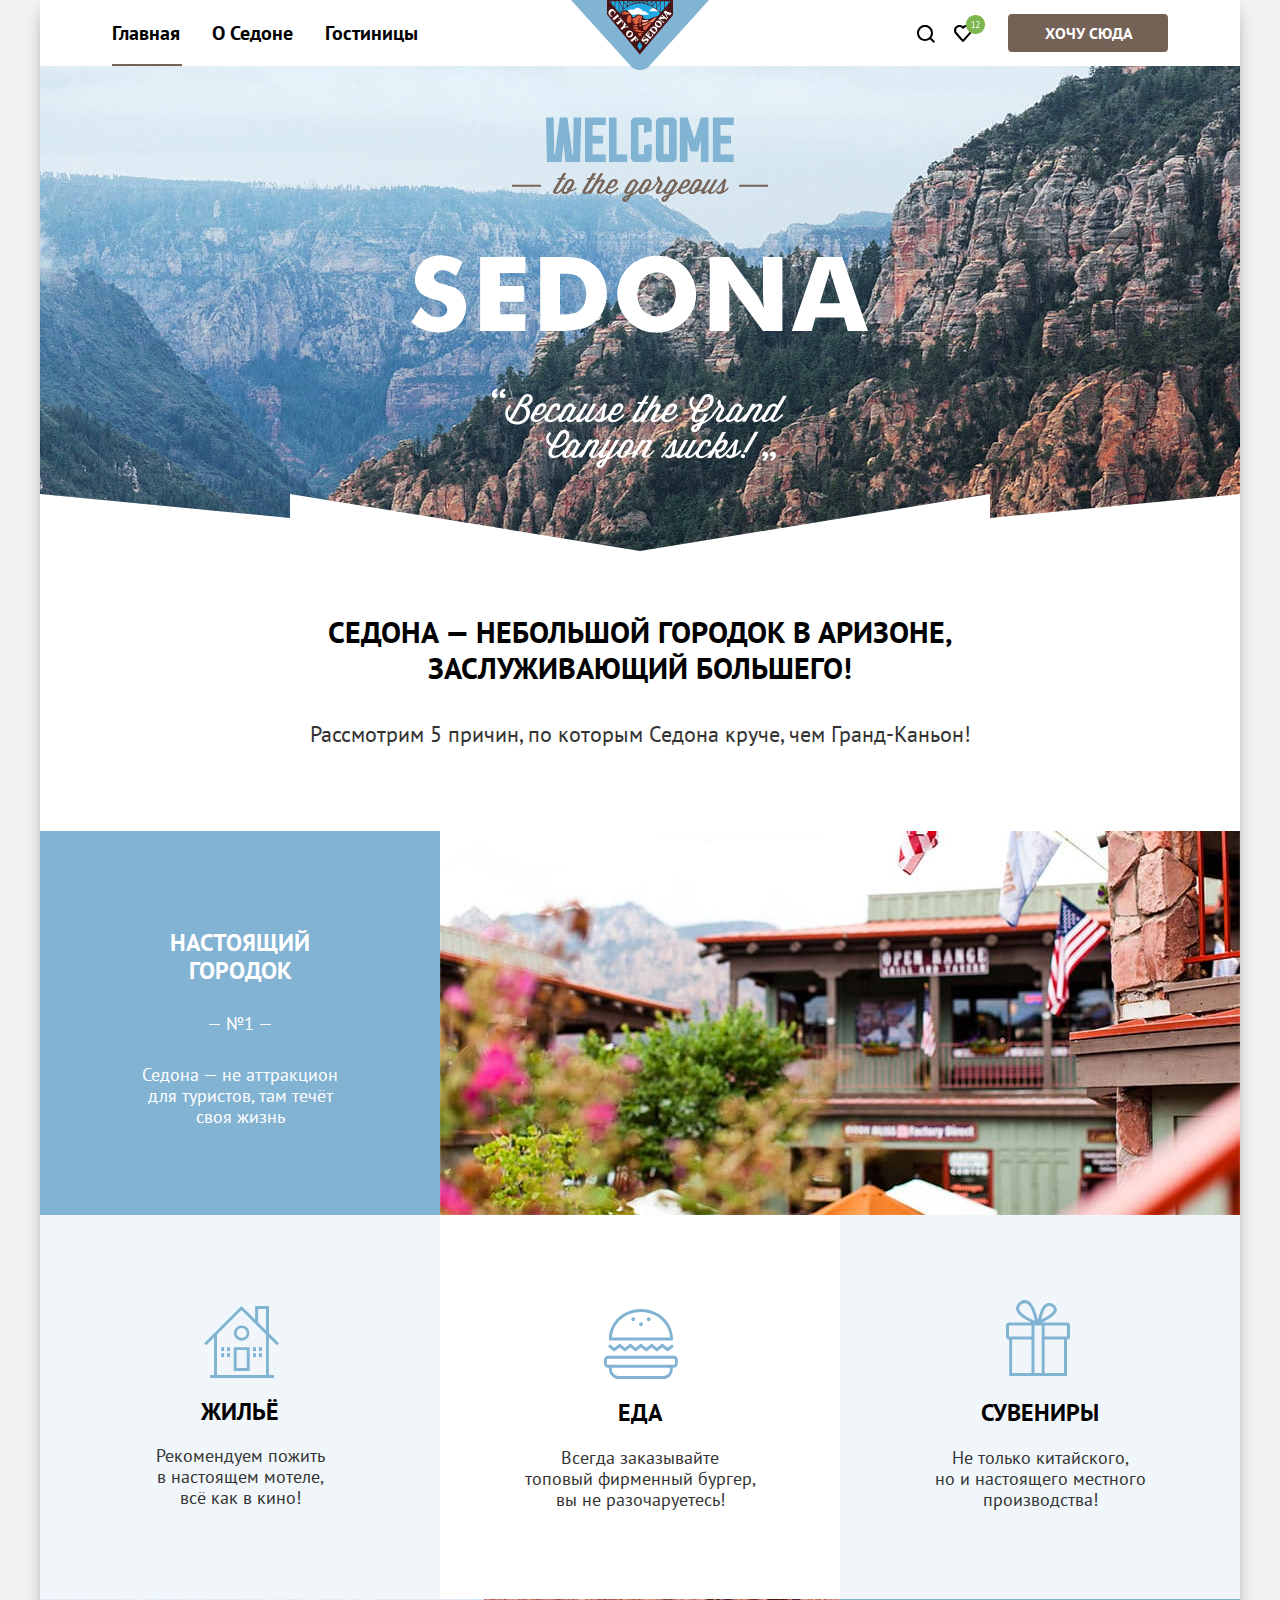
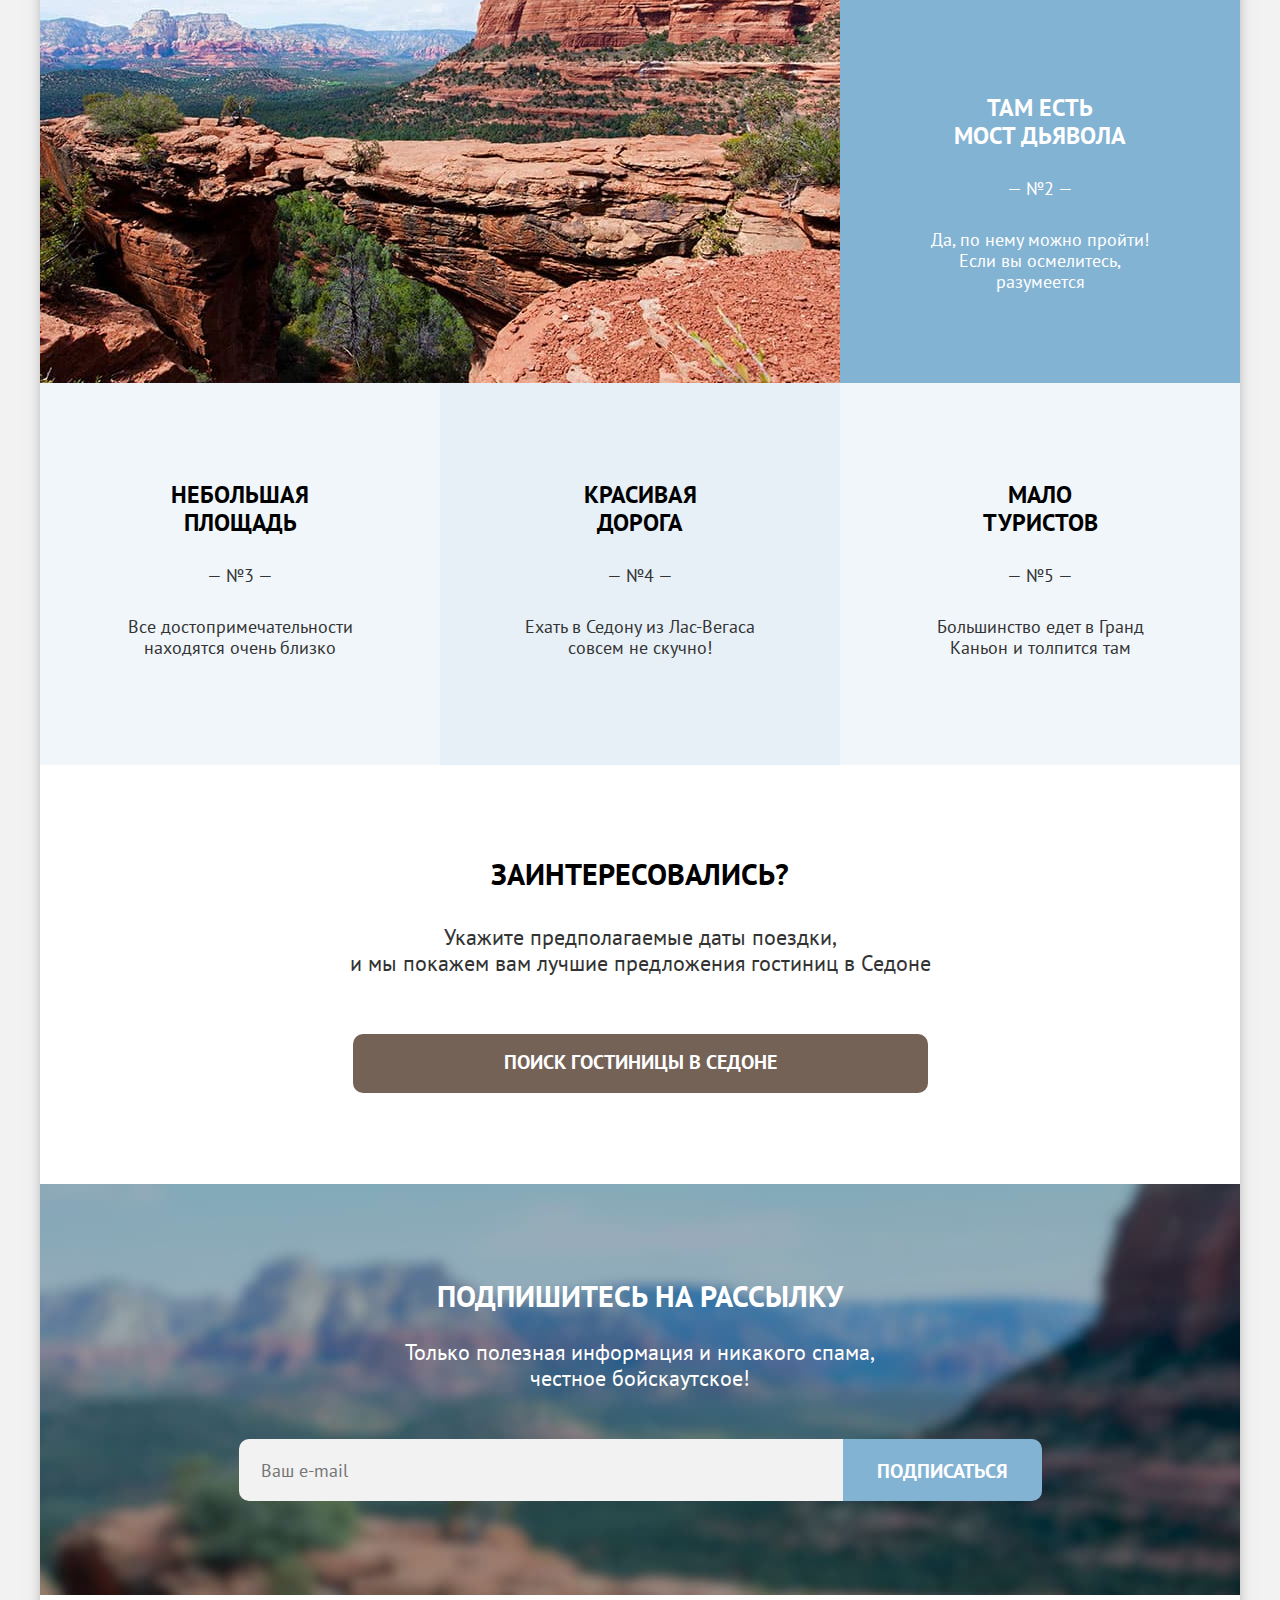
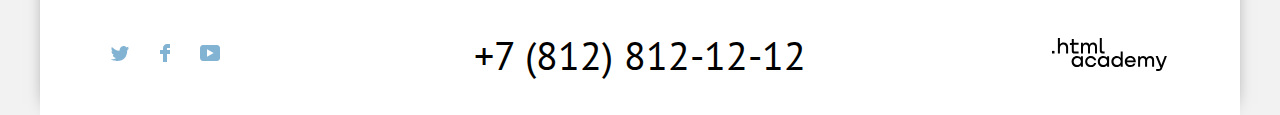
==== index.html @ 6a2e3b02 "проверила в валидаторе, исправила ошибки, добавила  тень сайту. Попытка отправить на проверку №1" ====
<!DOCTYPE html>
<html lang="ru">
  <head>
    <meta charset="utf-8">
    <title>HTML Academy: Седона</title>
    <link rel="stylesheet" href="styles/styles.css">
  </head>
  <body>
      <div class="page__container">
      <!-- Меню -->
      <header class="header">
        <div class="page-header">
        <nav class="navigation">
          <ul class="navigation__list">
            <li class="navigation__item">
              <a class="navigation__link navigation__link-active" href="index.html">Главная</a>
            </li>
            <li class="navigation__item">
              <a class="navigation__link" href="#">О Седоне</a>
            </li>
            <li class="navigation__item">
              <a class="navigation__link" href="hotels.html">Гостиницы</a>
            </li>
          </ul>
          <a class="logo__sedona" href="index.html">
          <img src="images/sedona.svg" class="logo" alt="Логотип Седона">
        </a>

        <!-- navigation__user -->
          <ul class="navigation-user" >
            <li class="navigation__item-user">
              <a class="navigation__link-user" href="#">
                <svg class="navigation__icon" aria-hidden="true" focusable="false" width="18" height="18" viewBox="0 0 18 18" fill="none" xmlns="http://www.w3.org/2000/svg">
                  <path d="M18 16.5L14.3 12.8C15.3 11.5 16 9.8 16 7.9C16 3.5 12.4 -0.1 8 -0.1C3.6 -0.1 0 3.6 0 8C0 12.4 3.6 16 8 16C9.8 16 11.5 15.4 12.9 14.3L16.6 18L18 16.5ZM8 14C4.7 14 2 11.3 2 8C2 4.7 4.7 2 8 2C11.3 2 14 4.7 14 8C14 11.3 11.3 14 8 14Z"/>
                  </svg>
                <span class="visually-hidden">Поиск</span>
              </a>
            </li>
            <li class="navigation__item-user">
              <a class="navigation__link-user" href="#">
                <svg class="navigation__icon-hert" aria-hidden="true" focusable="false" width="31" height="27" viewBox="0 0 31 27" fill="none" xmlns="http://www.w3.org/2000/svg">
                  <path d="M8.9 27C8.6 27 8.3 26.9 8.1 26.6C2.7 20.5 1.4 19.1 1.1 18.7C0.4 17.8 0 16.6 0 15.4C0 12.4 2.4 10 5.5 10C6.8 10 8 10.5 9 11.3C10 10.5 11.3 10 12.5 10C15.5 10 18 12.4 18 15.4C18 16.7 17.5 17.9 16.7 18.8L9.7 26.7C9.5 26.9 9.3 27 8.9 27ZM2.9 17.5C3.2 17.9 6.4 21.5 9 24.4L15.2 17.4C15.7 16.9 15.9 16.2 15.9 15.4C15.9 13.6 14.4 12.1 12.6 12.1C11.6 12.1 10.6 12.6 9.9 13.4C9.6 13.7 9.3 13.8 9 13.8C8.7 13.8 8.4 13.6 8.2 13.4C7.5 12.6 6.5 12.1 5.5 12.1C3.7 12.1 2.2 13.6 2.2 15.4C2.1 16.3 2.5 17 2.9 17.5C2.8 17.5 2.8 17.5 2.9 17.5Z"/>
                  <path d="M31 9.5C31 14.7467 26.7467 19 21.5 19C16.2533 19 12 14.7467 12 9.5C12 4.25329 16.2533 0 21.5 0C26.7467 0 31 4.25329 31 9.5Z" fill="#7DB54F"/>
                  <path d="M17.6308 12.26H19.0308V7.42L19.1308 6.83L18.7308 7.3L17.6308 8.09L17.2508 7.58L19.4508 5.88H19.8108V12.26H21.1808V13H17.6308V12.26ZM25.46 7.59C25.46 7.94333 25.3933 8.30667 25.26 8.68C25.1333 9.04667 24.9633 9.41667 24.75 9.79C24.5433 10.1633 24.31 10.53 24.05 10.89C23.79 11.2433 23.53 11.58 23.27 11.9L22.78 12.33V12.37L23.42 12.26H25.6V13H21.62V12.71C21.7667 12.5567 21.9433 12.3667 22.15 12.14C22.3567 11.9133 22.57 11.6633 22.79 11.39C23.0167 11.11 23.2367 10.8167 23.45 10.51C23.67 10.1967 23.8667 9.88 24.04 9.56C24.22 9.24 24.3633 8.92333 24.47 8.61C24.5767 8.29667 24.63 8 24.63 7.72C24.63 7.39333 24.5367 7.12333 24.35 6.91C24.1633 6.69 23.88 6.58 23.5 6.58C23.2467 6.58 23 6.63333 22.76 6.74C22.52 6.84 22.3133 6.95667 22.14 7.09L21.81 6.52C22.0433 6.32 22.32 6.16333 22.64 6.05C22.96 5.93667 23.3033 5.88 23.67 5.88C23.9567 5.88 24.21 5.92333 24.43 6.01C24.65 6.09 24.8367 6.20667 24.99 6.36C25.1433 6.51333 25.26 6.69667 25.34 6.91C25.42 7.11667 25.46 7.34333 25.46 7.59Z" fill="white"/>
                </svg>

                <span class="visually-hidden">Избранное</span>
              </a>
              <!-- ПОПОВЕР -->
              <div class="popover popover__favorite">
                <div class="popover__content">
                  <h2 class="popover__title visually-hidden">Избранное</h2>
                  <ul class="popover__favorite-list">
                    <li class="popover__favorite-item">
                      <a class="popover__favorite-link">
                        <img class="popover__favorite-img" src="images/content/hotel-2-small.jpg" alt="">
                        <p class="popover__favorite-title">Desert Quail Inn</p>
                        <p class="popover__favorite-decription">Мотель</p>
                      </a>
                      <button class="button__del" type="button"></button>
                    </li>
                    <li class="popover__favorite-item">
                      <a class="popover__favorite-link">
                      <img class="popover__favorite-img" src="images/content/hotel-3-small.jpg" alt="">
                      <p class="popover__favorite-title">Villas at Poco Diablo</p>
                      <p class="popover__favorite-decription">Апартаменты</p>
                      </a>
                      <button class="button__del" type="button"></button>
                    </li>
                  </ul>
                  <a class="popover__favorite-button button" href="#">все избранные</a>
                </div>

              </div>
            </li>
            <li class="navigation__item-button">
              <a class="navigation__link-button button" href="#">Хочу сюда</a>
            </li>
          </ul>
        </nav>
      </div>
      </header>
    <!-- первый экран -->
    <main class="main__index">
      <div class="main__container">
        <div class="welcome">
          <img src="images/welcome.svg" alt="Добро пожаловать в Седону" class="welcome__img">
        </div>
        <div class="welcome__text">
          <h1 class="welcome__title">Седона — небольшой городок в Аризоне, <br>заслуживающий большего!</h1>
          <p class="welcome__description">Рассмотрим 5 причин, по которым Седона круче, чем Гранд-Каньон!</p>
        </div>
  <!-- преимущества -->
        <section class="advantage">
          <h2 class="visually-hidden" hidden>Преимущества</h2>
          <ol class="advantage__list">
            <li class="advantage__item">
              <div class="advantage__container-city">
              <div class="advantage__item-city">
              <h3 class="advantage__item-title">Настоящий<br> городок</h3>
                <p class="advantage__item-number">— №1 —</p>
                <p class="advantage__description">Седона — не аттракцион<br> для туристов, там течёт<br> своя жизнь
                </p>
              </div>
              <div class="advantage__img-city"></div>
              </div>

              <ul class="extra__list">
                  <li class="extra__home">
                    <h4 class="extra__item-home">Жильё</h4>
                    <p class="extra__item-description">Рекомендуем пожить<br> в настоящем мотеле,<br> всё как в кино!</p>
                  </li>
                  <li class="extra__eat">
                    <h4 class="extra__item-eat">Еда</h4>
                    <p class="extra__item-description">Всегда заказывайте<br> топовый фирменный бургер,<br> вы не разочаруетесь!</p>
                  </li>
                  <li class="extra__souvenirs">
                    <h4 class="extra__item-souvenirs">Сувениры</h4>
                    <p class="extra__item-description">Не только китайского,<br> но и настоящего местного<br> производства!</p>
                  </li>

                </ul>

            </li>

            <li class="advantage-list">
              <div class="advantage__container-bridge">
              <div class="advantage__item-bridge">
              <h3 class="advantage__item-title">Там есть<br> мост дьявола</h3>
                <p class="advantage__item-number">— №2 —</p>
                <p class="advantage__description">Да, по нему можно пройти!<br> Если вы осмелитесь,<br> разумеется</p>
              </div>
              <div class="advantage__img-bridge"></div>
            </div>
            </li>


            <li class="advantage__item advantage__lions">
              <h3 class="advantage__item-title">Небольшая<br> площадь</h3>
                <p class="advantage__item-number">— №3 —</p>
                <p class="advantage__item-description">Все достопримечательности<br> находятся очень близко</p>
            </li>
            <li class="advantage__item advantage__road">
              <h3 class="advantage__item-title">Красивая<br> дорога</h3>
                <p class="advantage__item-number">— №4 —</p>
                <p class="advantage__item-description">Ехать в Седону из Лас-Вегаса<br> совсем не скучно!</p>
            </li>
            <li class="advantage__item advantage__tourists">
              <h3 class="advantage__item-title">Мало<br> туристов</h3>
                <p class="advantage__item-number">— №5 —</p>
                <p class="advantage__item-description">Большинство едет в Гранд<br> Каньон и толпится там</p>
            </li>

          </ol>
        </section>
        <!-- Поиск гостинницы -->
        <section class="search-hotels">
          <h2 class="visually-hidden" hidden>Поиск гостинницы</h2>
            <p class="search-hotels__title">Заинтересовались?</p>
            <p class="search-hotels__description">Укажите предполагаемые даты поездки,<br> и мы покажем вам лучшие предложения гостиниц в Седоне</p>
            <a href="#" class="search-hotels__link button">поиск гостиницы в седоне</a>
        </section>

        <!-- Рассылка -->
        <section class="mailing">
          <form class="mailing__form">
            <h3 class="mailing__title">Подпишитесь на рассылку</h3>
            <p class="mailing__description">Только полезная информация и никакого спама,<br> честное бойскаутское!</p>
            <div class="mailing__input-container">
              <input type="text" name="e-mail" placeholder="Ваш e-mail" class="mailing__input">
              <button type="submit" class="mailing__button button__blue">подписаться</button>
            </div>
          </form>
        </section>
      </div>
      </main>


      <!-- footer -->
      <footer class="footer">
        <div class="footer__container">
        <section class="socials">
          <h3 class="visually-hidden" hidden>Социальные сети</h3>

          <ul class="social__list">
            <li class="button__social">
            <a class="social__link" href="https://twitter.com/htmlacademy_ru">
              <svg class="social__icon" aria-hidden="true" focusable="false" width="18" height="15" viewBox="0 0 18 15" fill="none" xmlns="http://www.w3.org/2000/svg">
                <path d="M11.6 0.200056C13.4 -0.299944 14.8 0.500056 15.4 1.40006C16.1 1.20006 16.8 0.900056 17.5 0.700056C17.5 1.60006 16.9 2.20006 16.6 2.50006C17.3 2.60006 18 1.90006 18 1.90006C17.8 2.90006 16.9 3.70006 16.3 3.90006C16.1 10.7001 13 15.1001 5.7 15.0001C5.1 15.0001 5.8 15.0001 5.2 15.0001C4.8 15.0001 0.8 14.5001 0 13.1001C2.4 13.3001 4.1 12.7001 5 11.9001C4 11.6001 2.1 11.5001 1.8 9.00006C2.2 9.10006 2.4 9.20006 3.1 9.10006C1.8 8.30006 0.4 7.50006 0.5 5.30006C0.8 5.60006 1.6 5.80006 1.9 5.80006C1.1 5.60006 -0.2 2.50006 0.9 0.900056C2.8 2.80006 4.9 4.50006 8.5 4.70006C8.7 2.30006 9.7 0.800056 11.6 0.200056Z"/>
                </svg>
              <span class="visually-hidden">Твиттер</span>
            </a>
            </li>
            <li class="button__social">
            <a class="social__link" href="https://www.facebook.com/htmlacademy">
              <span class="visually-hidden">Фейсбук</span>
              <svg class="social__icon" aria-hidden="true" focusable="false" width="10" height="18" viewBox="0 0 10 18" fill="none" xmlns="http://www.w3.org/2000/svg">
                <path d="M7 0C4.8 0 3 1.8 3 4V6H0V10H3V18H7V10H10V6H7V4H10V0H7Z"/>
                </svg>
            </a>
            </li>
            <li class="button__social">
            <a class="social__link" href="https://www.youtube.com/c/HTMLAcademyRUS">
              <span class="visually-hidden">Ютуб</span>
              <svg class="social__icon" aria-hidden="true" focusable="false" width="20" height="16" viewBox="0 0 20 16" fill="none" xmlns="http://www.w3.org/2000/svg">
                <path d="M17 0H2.9C1.2 0 0 1.5 0 3.2V12.7C0 14.5 1.2 16 2.9 16H17.2C18.7 16 20.1 14.5 20.1 12.8V3.2C19.9 1.5 18.7 0 17 0ZM7 11.8V4.2L13.7 8L7 11.8Z"/>
              </svg>
            </a>
            </li>
          </ul>
        </section>

        <section class="telephone">
        <h3 class="visually-hidden" hidden>Телефон</h3>
        <a href="tel:+78128121212" class="telephone">+7 (812) 812-12-12</a>
      </section>

      <section class="academy">
        <h3 class="visually-hidden" hidden>Контакты академии</h3>
        <a href="https://htmlacademy.ru/" class="academy__link">
          <svg class="academy__icon" aria-hidden="true" focusable="false" width="115" height="34" viewBox="0 0 115 34" fill="none" xmlns="http://www.w3.org/2000/svg">
            <path d="M0 12.9V15.5H2.5V12.9H0Z"/>
            <path d="M11.6 4.5C10 4.5 8.80002 5.2 8.00002 6.2H7.90002V0H5.90002V15.5H7.90002V10.2C7.90002 8.1 9.20002 6.6 11.2 6.6C13 6.6 14.1 8 14.1 9.8V15.5H16.1V9.4C16.2 6.4 14.3 4.5 11.6 4.5Z"/>
            <path d="M26.6 4.79998H21.8V1.09998H19.8V4.89998H17.9V6.89998H19.8V12.9C19.8 14.6 20.8 15.6 22.5 15.6H26.6V13.6H22.9C22.2 13.6 21.8 13.2 21.8 12.5V6.79998H26.6V4.79998Z"/>
            <path d="M41.1 4.59998C39.5 4.59998 38.2 5.39998 37.6 6.69998H37.5C36.9 5.49998 35.7 4.59998 34.1 4.59998C32.7 4.59998 31.6 5.39998 31 6.39998H30.9V4.79998H29V15.4H31V9.99998C31 7.99998 32 6.49998 33.6 6.49998C35.1 6.49998 36 7.49998 36 9.09998V15.4H38V9.79998C38 7.39998 39.4 6.49998 40.6 6.49998C42.1 6.49998 43 7.49998 43 9.09998V15.4H45V8.89998C45.1 6.39998 43.6 4.59998 41.1 4.59998Z"/>
            <path d="M47.8 12.7C47.8 14.4 48.8 15.4 50.6 15.4H52.6V13.4H50.9001C50.2001 13.4 49.8 13 49.8 12.3V0H47.8V12.7Z"/>
            <path d="M28.9 19.7C28 18.6 26.7 17.9 25 17.9C21.9 17.9 19.6 20.2 19.6 23.5C19.6 26.8 21.9 29.1 25 29.1C26.8 29.1 28 28.3 28.8 27.2H28.9V28.8H30.9V18.2H28.9V19.7ZM25.3 27.1C23.1 27.1 21.7 25.5 21.7 23.5C21.7 21.5 23.1 19.9 25.3 19.9C27.5 19.9 28.9 21.5 28.9 23.5C28.9 25.4 27.5 27.1 25.3 27.1Z"/>
            <path d="M44.2 22C43.7 19.6 41.5999 17.9 38.7999 17.9C35.3999 17.9 33.2 20.4 33.2 23.5C33.2 26.6 35.3999 29.1 38.7999 29.1C41.5999 29.1 43.7 27.3 44.2 24.9H42.0999C41.6999 26.2 40.3999 27.2 38.7999 27.2C36.5999 27.2 35.2 25.6 35.2 23.6C35.2 21.6 36.5999 20 38.7999 20C40.3999 20 41.5999 21 42.0999 22.2H44.2V22Z"/>
            <path d="M55.1 19.7C54.2 18.6 52.9001 17.9 51.2001 17.9C48.1001 17.9 45.8 20.2 45.8 23.5C45.8 26.8 48.1001 29.1 51.2001 29.1C53.0001 29.1 54.2 28.3 55 27.2H55.1V28.8H57.1V18.2H55.1V19.7ZM51.5 27.1C49.3 27.1 47.9001 25.5 47.9001 23.5C47.9001 21.5 49.3 19.9 51.5 19.9C53.7 19.9 55.1 21.5 55.1 23.5C55.1 25.4 53.6 27.1 51.5 27.1Z"/>
            <path d="M68.7 19.8C67.8 18.7 66.5 17.9 64.8 17.9C61.7 17.9 59.4 20.2 59.4 23.5C59.4 26.8 61.6 29.1 64.8 29.1C66.5 29.1 67.8 28.3 68.6 27.3H68.7V28.8H70.7V13.4H68.7V19.8ZM65.1 27.1C62.9 27.1 61.5 25.5 61.5 23.5C61.5 21.5 62.9 19.9 65.1 19.9C67.3 19.9 68.7 21.5 68.7 23.5C68.6 25.5 67.2 27.1 65.1 27.1Z"/>
            <path d="M78.3 17.9C75 17.9 72.8 20.4 72.8 23.5C72.8 26.5 74.9 29.1 78.3 29.1C80.8 29.1 82.8 27.8 83.5 25.5H81.4C80.9 26.5 79.8 27.1 78.4 27.1C76.5 27.1 75.1 25.8 75 24.2H83.8C84 20.6 81.8 17.9 78.3 17.9ZM78.3 19.8C80 19.8 81.3 20.8 81.6 22.4H75.1C75.4 20.9 76.6 19.8 78.3 19.8Z"/>
            <path d="M98.2 17.9C96.6 17.9 95.3 18.7 94.6 19.9H94.5C93.9 18.7 92.7 17.9 91.1 17.9C89.7 17.9 88.6 18.6 88 19.7V18.2H86.1V28.8H88.1V23.4C88.1 21.4 89.1 20 90.7 19.9C92.2 19.9 93.1 20.9 93.1 22.5V28.8H95.1V23.2C95.1 20.8 96.5 19.9 97.7 19.9C99.2 19.9 100.1 20.9 100.1 22.5V28.8H102.1V22.3C102.2 19.7 100.7 17.9 98.2 17.9Z"/>
            <path d="M109.4 27L105.8 18.1H103.6L108.4 29.7C108.1 30.6 107.7 30.9 106.7 30.9H104.2V32.9H106.7C108.5 32.9 109.5 32.1 110.2 30.3L114.9 18.1H112.8L109.4 27Z"/>
            </svg>

        </a>
      </section>
      </div>
      </footer>
    </div>
    <div class="modal__container">
      <div class="modal modal__search">
        <button class="modal__close-button" type="button">
          <span class="visually-hidden">Закрыть</span>
        </button>
        <section class="modal__content">
          <h2 class="modal__title">Поиск гостиницы в Седоне</h2>
          <form class="modal__search-form" action="https://echo.htmlacademy.ru/" method="post">
            <label for="date-arrival"  class="modal__search-arrival">Дата заезда:</label>
            <input type="text" id="date-arrival" name="date-arrival" class="modal__date-arrival" placeholder="27 апреля 2020">
            <p class="modal__description-error">Мы не можем отправить вас в прошлое.</p>
            <label for="date-departure"  class="modal__search-departure">Дата выезда:</label>
            <input type="text" id="date-departure" name="date-departure" class="modal__date-departure" placeholder="1 сентября 2021">
            <p class="modal__description">На эти даты есть свободные номера. Пока есть.</p>
              <span class="adults">Взрослые:</span>
              <div class="modal__search-adults">
                <button class="modal__button-minus" type="button">
                  <svg class="minus__icon" aria-hidden="true" focusable="false" width="13" height="1" viewBox="0 0 13 1" fill="none" xmlns="http://www.w3.org/2000/svg">
                    <path d="M0 0L0 1L13 1V0L0 0Z"/>
                  </svg>
                </button>
                <span class="adults__number">2</span>
                <button class="modal__button-plus" type="button">
                  <svg class="plus__icon" aria-hidden="true" focusable="false" width="13" height="13" viewBox="0 0 13 13" fill="none" xmlns="http://www.w3.org/2000/svg">
                    <path d="M13 6H7V0H6V6H0V7H6V13H7V7H13V6Z" fill="black"/>
                  </svg>
                </button>
              </div>
            <span class="child">Дети:</span>
            <div class="child__description-info">
              <button class="button__child-info" type="button">i</button>
              <div class="child__description-conteiner">
                <p class="child__description">Укажите количество детей,<br> которые будут с вами, возраст которых от 6 до 18 лет. Дети <br>до 6 лет размещаются<br> бесплатно.</p>
              </div>
            </div>
            <div class="modal__search-child">
              <button class="modal__button-minus" type="button">
                <svg class="minus__icon" aria-hidden="true" focusable="false" width="13" height="1" viewBox="0 0 13 1" fill="none" xmlns="http://www.w3.org/2000/svg">
                  <path d="M0 0L0 1L13 1V0L0 0Z"/>
                </svg>
              </button>
              <span class="child__number">1</span>
              <button class="modal__button-plus" type="button">
                <svg class="plus__icon" aria-hidden="true" focusable="false" width="13" height="13" viewBox="0 0 13 13" fill="none" xmlns="http://www.w3.org/2000/svg">
                  <path d="M13 6H7V0H6V6H0V7H6V13H7V7H13V6Z"/>
                </svg>
              </button>
            </div>
            <input type="submit" value="Найти" class="modal__button button__blue">
          </form>
        </section>
      </div>
    </div>
  </body>

</html>
---- styles/styles.css ----
/* шрифты */
@font-face {
  font-family: "PT Sans";
  font-style: normal;
  font-weight: normal;
  font-display: swap;
  src: url(../fonts/ptsans-400.woff2) format("woff2");
}

@font-face {
  font-family: "PT Sans";
  font-style: normal;
  font-weight: 700;
  font-display: swap;
  src: url(../fonts/ptsans-700.woff2) format("woff2");
}

html {
  height: 100%;
}

/* body */
body {
  font-family: "PT Sans", sans-serif;
  font-size: 22px;
  line-height: 26px;
  color: black;
  display: flex;
  flex-direction: column;
  min-height: 100%;
  margin: 0;
  background-color: #F2F2F2;
  padding: 0;
}

.page__container {
  background-color: #FFFFFF;
  width: 1200px;
  margin: 0 auto;
  box-shadow: 0 0 20px -12px #000000;
}

/* header */
.page-header {
  margin: 0;
  padding: 0;
}

/* меню-навигация */
.navigation {
  display: flex;
  justify-content: space-between;
  padding: 0 72px 0 60px;
}

.navigation__list {
  flex-wrap: wrap;
  list-style-type: none;
  display: flex;
  margin: 0;
  padding: 19px 0 0 0;
}

.navigation-user {
  list-style-type: none;
  display: flex;
  margin: 0;
  padding: 0;
  min-width: 300px;
  justify-content: flex-end;
}

.logo, .logo__sedona {
  margin: 0 23px 0 10px;
  padding: 0;
  outline: none;
}

.navigation__link-user {
  font-family: "PT Sans", sans-serif;
  font-size: 20px;
  line-height: 26px;
  font-weight: 700;
  text-decoration: none;
  position: relative;
  color: black;
  width: 38px;
  height: 38px;
  display: block;
}

.navigation__link {
  font-family: "PT Sans", sans-serif;
  font-size: 20px;
  line-height: 26px;
  font-weight: 700;
  text-decoration: none;
  color: black;
  margin: 0 8px 0 0;
  padding: 6px 12px 6px 12px;
  position: relative;
}

.navigation__link-button {
  font-family: "PT Sans", sans-serif;
  font-size: 16px;
  line-height: 21px;
  font-weight: 700;
  color: #FFFFFF;
  text-align: center;
  text-transform: uppercase;
  text-decoration: none;
  background-color: #756257;
  margin: 0;
  width: 160px;
  height: 37px;
  padding: 9px 35px 9px 37px;
  border-radius: 4px;
}

.navigation__item-button {
  margin: 18px 0 0 0;
}

.navigation__icon {
  position: absolute;
  top: 10px;
  right: 15px;
  fill: #000000;
}

.navigation__icon-hert {
  position: absolute;
  top: 0px;
  right: 3px;
  fill: #000000;
}

.navigation__icon-hert:hover {
  fill: #756257;
}

.navigation__icon-hert:active {
  fill: #756257;
  opacity: 0.3;
}

/* состояния ссылок навигации */
.navigation__link:hover {
  color: #756257;
}

.navigation__link:focus {
  box-shadow: inset 0 0 0 3px #83B3D3;
  outline: none;
  box-sizing: border-box;
  border-radius: 10px;
  color: #756257;
}

.navigation__link:active {
  color: #756257;
  opacity: 0.3;
}

.navigation__link-user:hover .navigation__icon {
  fill: #756257;
}

.navigation__link-user:hover {
  fill: #756257;
}

.navigation__link-user:active {
  color: #756257;
  opacity: 0.3;
}

.navigation__link-user:focus   {
  fill: #756257;
  box-shadow: inset 0 0 0 3px #83B3D3;
  outline: none;
  box-sizing: border-box;
  border-radius: 10px;
}

/* коричневые кнопки */
.button:hover {
  background-color: #615048;
}

.button:focus {
  box-shadow: inset 0 0 0 3px #83B3D3;
  outline: none;
  box-sizing: border-box;
  border-radius: 10px;
  background-color: #615048;
}

.button:active {
  background-color: #615048;
  color: rgba(255, 255, 255, 0.3);
}

.navigation__link-active::before {
  position: absolute;
  right: 10px;
  top: 50px;
  height: 2px;
  width: 70px;
  background-color: #756257;
  content: "";
}

.navigation__link-hotels::before {
  position: absolute;
  right: 20px;
  top: 50px;
  left: 10px;
  height: 2px;
  width: 93px;
  background-color: #756257;
  content: "";
}

/* main */
.main__container {
  width: 1200px;
  margin: 0 auto;
  background-color: #FFFFFF;
  padding: 0;
}

.main__hotels {
  width: 1200px;
  margin: 0 auto;
  padding: 0;
}

/* первый экран */
.welcome {
  background: url(../images/divider.svg) left bottom no-repeat, url(../images/index-background.jpg)  no-repeat;
  height: 485px;
  margin-top: -9px;
  padding: 0px;
}

.welcome__img {
  display: block;
  margin: 0 auto;
  padding-top: 51px;
}

.welcome__text {
  padding-top: 63px;
  padding-bottom: 79px;
}

.welcome__title {
  font-family: "PT Sans", sans-serif;
  font-size: 30px;
  line-height: 36px;
  font-weight: 700;
  text-align: center;
  text-transform: uppercase;
  padding: 0;
  margin: 0 0 30px 0;
}

.welcome__description {
  font-family: "PT Sans", sans-serif;
  font-size: 22px;
  line-height: 36px;
  font-weight: normal;
  text-align: center;
  color: #333333;
  padding: 0;
  margin: 0;
}

/* преимущества (основной список) */
.advantage__list {
  margin: 0;
  padding: 0;
  list-style-type: none;
  display: flex;
  flex-wrap: wrap;
}

.advantage__item-title {
  font-family: "PT Sans", sans-serif;
  font-size: 24px;
  line-height: 28px;
  font-weight: 700;
  text-transform: uppercase;
  text-align: center;
  margin: 0 0 28px 0;
  padding: 0;
}

.advantage__item-description {
  font-family: "PT Sans", sans-serif;
  font-size: 18px;
  line-height: 21px;
  font-weight: 400;
  color: #333333;
  text-align: center;
  margin: 0;
  padding: 0;
}

.advantage__description {
  font-family: "PT Sans", sans-serif;
  font-size: 18px;
  line-height: 21px;
  font-weight: 400;
  color: #FFFFFF;
  margin: 0;
  padding: 0;
}

.advantage__item-number {
  font-family: "PT Sans", sans-serif;
  font-size: 18px;
  line-height: 21px;
  font-weight: 400;
  color: #333333;
  text-align: center;
  margin: 0 0 30px 0;
  padding: 0;
}

.advantage__item-city .advantage__item-number {
  color: #FFFFFF;
}

.advantage__item-bridge .advantage__item-number {
  color: #FFFFFF;
}

.advantage__item-city {
  background-color: #83B3D3;
  color: #FFFFFF;
  text-align: center;
  display: flex;
  flex-direction: column;
  padding: 98px 90px 77px 90px;
  min-width: 220px;
}

.advantage__img-city {
  background-image: url(../images/photo-1.jpg);
  background-repeat: no-repeat;
  width: 800px;
  height: 384px;
}

.advantage__container-city {
  display: flex;
  flex-direction: row;
  width: 1200px;
  justify-content: space-between;
}

.advantage__lions {
  display: flex;
  justify-content: center;
  flex-direction: column;
  background-color: #83B3D31F;
  padding: 98px 75px 107px 75px;
  min-width: 250px;
}

.advantage__road {
  display: flex;
  justify-content: center;
  flex-direction: column;
  background-color: #83B3D333;
  padding: 98px 75px 107px 75px;
  min-width: 250px;
}

.advantage__tourists {
  display: flex;
  justify-content: center;
  flex-direction: column;
  background-color: #83B3D31F;
  padding: 98px 75px 107px 75px;
  min-width: 250px;
}

.advantage__container-bridge {
  display: flex;
  flex-direction: row-reverse;
  width: 1200px;
  justify-content: space-between;
}

.advantage__img-bridge {
  background-image: url(../images/photo-2.jpg);
  background-repeat: no-repeat;
  width: 800px;
  height: 384px;
}

.advantage__item-bridge {
  background-color: #83B3D3;
  color: #FFFFFF;
  margin: 0;
  text-align: center;
  min-width: 220px;
  display: flex;
  flex-direction: column;
  justify-content: center;
  padding: 80px 90px 77px 90px;
}

/* преимущества (вложенный список) */
.extra__list {
  margin: 0;
  padding: 0;
  text-align: center;
  list-style-type: none;
  display: flex;
  flex-direction: row;
  justify-content: space-between;
}

.extra__eat {
  min-width: 250px;
  display: flex;
  flex-direction: column;
  margin: 0;
  padding: 184px 75px 89px 75px;
}

.extra__item-eat::before {
  content: "";
  position: absolute;
  top: -90px;
  left: 98px;
  width: 75px;
  height: 72px;
  margin-left: -9px;
  background-image: url(../images/eat.svg);
  background-repeat: no-repeat;
}

.extra__souvenirs {
  min-width: 250px;
  background-color: #83B3D31F;
  display: flex;
  flex-direction: column;
  margin: 0;
  padding: 184px 75px 89px 75px;
}

.extra__home {
  background-color: #83B3D31F;
  display: flex;
  flex-direction: column;
  margin: 0;
  padding: 184px 75px 89px 75px;
  min-width: 250px;
}

.extra__item-home::before {
  content: "";
  position: absolute;
  top: -93px;
  left: 98px;
  width: 75px;
  height: 72px;
  margin-left: -9px;
  background-image: url(../images/house.svg);
  background-repeat: no-repeat;
}

.extra__item-home {
  font-family: "PT Sans", sans-serif;
  font-size: 24px;
  font-weight: 700;
  text-transform: uppercase;
  margin: 0 0 20px 0;
  padding: 0;
  position: relative;
}

.extra__item-eat {
  font-family: "PT Sans", sans-serif;
  font-size: 24px;
  line-height: 28px;
  font-weight: 700;
  text-transform: uppercase;
  margin: 0 0 20px 0;
  padding: 0;
  position: relative;
}

.extra__item-souvenirs::before {
  content: "";
  position: absolute;
  top: -99px;
  left: 100px;
  width: 64px;
  height: 76px;
  margin-left: -9px;
  background-image: url(../images/souvenir.svg);
  background-repeat: no-repeat;
}

.extra__item-souvenirs {
  font-family: "PT Sans", sans-serif;
  font-size: 24px;
  line-height: 28px;
  font-weight: 700;
  text-transform: uppercase;
  margin: 0 0 20px 0;
  padding: 0;
  position: relative;
}

.extra__item-description {
  font-family: "PT Sans", sans-serif;
  font-size: 18px;
  line-height: 21px;
  font-weight: 400;
  color: #333333;
  margin: 0;
  padding: 0;
}

/* поиск гостиницы */
.search-hotels {
  display: flex;
  flex-direction: column;
  justify-content: center;
  max-width: 1200px;
  margin: 0;
  padding: 91px 20px 91px 20px;
}

.search-hotels__title {
  font-family: "PT Sans", sans-serif;
  font-size: 30px;
  line-height: 36px;
  font-weight: 700;
  text-transform: uppercase;
  text-align: center;
  padding: 0;
  margin: 0 0 32px 0;
}

.search-hotels__description {
  font-family: "PT Sans", sans-serif;
  font-size: 22px;
  line-height: 26px;
  font-weight: 400;
  text-align: center;
  color: #333333;
  padding: 0;
  margin: 0 0 58px 0;
}

/* рассылка главная */
.mailing {
  background-image: url(../images/background.jpg);
  height: 411px;
  background-repeat: no-repeat;
  max-width: 1200px;
  display: flex;
  flex-direction: column;
  margin: 0px;
  padding: 0;
}

.mailing__title {
  font-family: "PT Sans", sans-serif;
  font-size: 30px;
  line-height: 36px;
  font-weight: 700;
  text-transform: uppercase;
  color: #FFFFFF;
  text-align: center;
  margin: 94px 0 25px 0;
  padding: 0;
}

.mailing__description {
  font-family: "PT Sans", sans-serif;
  font-size: 22px;
  line-height: 26px;
  font-weight: 400;
  color: #FFFFFF;
  text-align: center;
  margin: 0 0 48px 0;
  padding: 0;
}

/* footer */
.footer__container {
  display: flex;
  width: 1200px;
  min-height: 120px;
  margin: 0 auto;
  background-color: #FFFFFF;
  justify-content: space-between;
}

/* соцсети */
.socials {
  margin: 38px 0 0 60px;
}

.social__list {
  margin: 0;
  padding: 0;
  display: flex;
  flex-wrap: wrap;
  list-style-type: none;
}

.social__link {
  display: flex;
  width: 40px;
  height: 40px;
  outline: none;
}

.button__social {
  margin: 0 30px 0 0;
  padding: 0 0 0 0;
  width: 15px;
  height: 15px;
}

.social__icon {
  fill: #83B3D3;
  margin: auto;
  border: 2px solid #FFFFFF;
}

.social__icon:hover {
  fill: #68A2CA;
}

.social__link:focus {
  fill: #68A2CA;
  border: 3px solid #83B3D3;
  box-sizing: border-box;
  border-radius: 10px;
  outline-offset: -5px;
}

.social__icon:active {
  fill: #68A2CA;
  opacity: 0.3;
}

.academy {
  margin: 30px 60px 10px auto;
  outline: none;
}

.academy__logo {
  margin: 4px 0 0 0;
  padding: 10px;
}

.telephone {
  font-family: "PT Sans", sans-serif;
  font-size: 40px;
  line-height: 40px;
  font-weight: 400;
  text-transform: uppercase;
  color: black;
  text-decoration: none;
  text-align: center;
  width: 720px;
  margin: 40px 0 0 30px;
  padding: 0;
  outline: none;
}

.telephone:hover {
  color: #756257;
}

.telephone:focus {
  color: #756257;
  border: 3px solid #83B3D3;
  border-radius: 10px;
}

.telephone:active {
  color: #756257;
  opacity: 0.3;
}

.academy__link:hover .academy__icon {
  fill: #756257;
}

.academy__link:focus .academy__icon {
  fill: #756257;
  border: 3px solid #83B3D3;
  border-radius: 10px;
}

.academy__link:active .academy__icon {
  fill: #756257;
  opacity: 0.3;
}

.academy__link {
  outline: none;
}

.academy__icon {
  fill: black;
  padding: 10px;
  border: 3px solid #FFFFFF;
  border-radius: 10px;
  outline: none;
}

/* страница гостиницы */
.hotels__background {
  background-image: url(../images/catalog-background\ 1.jpg);
  background-repeat: no-repeat;
  max-width: 1200px;
  height: 408px;
  margin-top: -9px;
  padding: 0px 72px 0px 71px;
}

.hotels__header {
  margin: 0 0 45px 0;
  padding: 33px 0 0 0;
}

.hotels__header-title {
  font-family: "PT Sans", sans-serif;
  font-size: 60px;
  line-height: 78px;
  font-weight: 700;
  color: #FFFFFF;
  margin: 0;
  padding: 0;
}

.breadcrumbs__item {
  padding: 0;
  margin: 0;
}

.breadcrumbs__link {
  font-family: "PT Sans", sans-serif;
  font-size: 16px;
  line-height: 21px;
  font-weight: 400;
  color: #FFFFFF;
  text-decoration: none;
  margin: 0px 15px 0 0;
  padding: 5px;
  outline: none;
}

.breadcrumbs__link:hover {
  opacity: 0.6;
}

.breadcrumbs__link:active {
  opacity: 0.3;
}

.breadcrumbs__link:focus {
  outline: 3px solid #83B3D3;
  box-sizing: border-box;
  border-radius: 4px;
}

.breadcrumbs__link::before {
  position: absolute;
  content: "";
  background-image: url(../images/link.svg);
  background-repeat: no-repeat;
  width: 5px;
  height: 8px;
  top: 12px;
  left: 23px;
}

.breadcrumbs__link-home {
  margin-right: 20px;
  outline: none;
}

.breadcrumbs__link-home:hover {
  opacity: 0.6;
}

.breadcrumbs__link-home:focus {
  outline: 3px solid #83B3D3;
  box-sizing: border-box;
  border-radius: 4px;
}

.breadcrumbs__link-home:active {
  opacity: 0.3;
}

.breadcrumbs {
  list-style-type: none;
  display: flex;
  align-self: flex-start;
  flex-wrap: wrap;
  margin: -10px 0 40px 0;
  padding: 0;
  position: relative;
}

.hotels__form-infrastructure {
  font-family: "PT Sans", sans-serif;
  font-size: 20px;
  line-height: 26px;
  font-weight: 700;
  color: #FFFFFF;
  width: 150px;
  margin: 0 0 30px 0;
}

.hotels__infrastructure-list {
  list-style-type: none;
  margin: 0;
  padding: 0;
}

.range__toggle {
  margin-right: 313px;
}

.hotels__housing-item {
  font-family: "PT Sans", sans-serif;
  font-size: 18px;
  line-height: 23px;
  font-weight: 400;
  color: #FFFFFF;
  width: 150px;
  margin: 0 0 12px 0;
  padding: 0 0 0 39px;
}

.hotels__form-housing {
  font-family: "PT Sans", sans-serif;
  font-size: 20px;
  line-height: 26px;
  font-weight: 700;
  color: #FFFFFF;
  width: 150px;
  margin: 0 0 30px 0;
}

.hotels__housing-list {
  list-style-type: none;
  margin: 0;
  padding: 0;
}

.hotels__filter-price {
  font-family: "PT Sans", sans-serif;
  font-size: 20px;
  line-height: 26px;
  font-weight: 700;
  color: #FFFFFF;
  width: 150px;
}

.buttons__sorting {
  list-style-type: none;
  display: flex;
  width: 160px;
  margin-left: auto;
  margin-top: 0;
  justify-content: space-between;
}

.button__sorting {
  margin: auto;
  padding: 0;
}

.buttons__sorting-item {
  border: 2px solid #E6E6E6;
  outline: none;
  border-radius: 4px;
}

.button__active {
  border: 2px solid #000000;
  outline: none;
  border-radius: 4px;
}

.buttons__sorting-link {
  width: 44px;
  height: 44px;
  display: flex;
  outline: none;
}

.buttons__sorting-item:hover {
  border: 2px solid #83B3D3;
  box-sizing: border-box;
  border-radius: 4px;
  outline: none;
}

.buttons__sorting-item:focus {
  border: 2px solid #83B3D3;
  box-sizing: border-box;
  border-radius: 4px;
}

.buttons__sorting-item:active {
  border: 2px solid #000000;
  box-sizing: border-box;
  border-radius: 4px;
}

.hotels__form-price {
  margin: 0 0 34px 0;
}

.hotels__infrastructure-item {
  font-family: "PT Sans", sans-serif;
  font-size: 18px;
  line-height: 23px;
  font-weight: 400;
  color: #FFFFFF;
  margin: 0 0 13px 0;
  padding: 0 0 0 39px;
}

.hotels__found {
  font-family: "PT Sans", sans-serif;
  font-size: 30px;
  line-height: 39px;
  font-weight: 700;
  text-transform: uppercase;
  margin: 2px 192px 0 0;
  padding: 0;
}

.hotels__list {
  display: grid;
  grid-template-rows: 123px 123px 123px 123px;
  row-gap: 58px;
  padding: 0;
  list-style-type: none;
  margin: 0 0 31px 0;
}

.hotels__card-img {
  margin: 0;
}

.hotels__card-img:hover{
  opacity: 0.6;
}

.hotels__card-img:focus{
  border: 3px solid #83B3D3;
}

.hotels__card-img:active{
  opacity: 0.3;
}

.hotels__card {
  display: grid;
  grid-template-rows: 31px 55px 37px;
  grid-template-columns: 180px 30px 151px 8px 160px 361px 160px;
  margin: 0;
  position: relative;
}

.hotels__card::after {
  content: "";
  position: absolute;
  border-top: 1px solid #E5E5E5;
  width: 1056px;
  top: -32px;
}

.hotels__card .hotels__card-link {
  grid-column: 1 / 2;
  grid-row: 1 / -1;
  outline: none;
}

.hotels__card .hotels__title-link {
  grid-column: 3 / 6;
  grid-row: 1 / 2;
  margin-top: -7px;
  padding-left: 5px;
  width: 239px;
  outline: none;
  border: 3px solid #FFFFFF;
}

.hotels__card-title {
  font-family: "PT Sans", sans-serif;
  font-size: 24px;
  line-height: 31px;
  font-weight: 700;
  padding: 0;
  margin: 0;
  display: block;
}

.hotels__card .hotels__card-type {
  font-family: "PT Sans", sans-serif;
  font-size: 18px;
  line-height: 23px;
  font-weight: 400;
  color: #333333;
  padding-left: 7px;
  margin: -3px 0 0 1px;
  grid-row: 2 / 3;
  grid-column: 3 / 5;
}

.hotels__card .hotels__card-price {
  font-family: "PT Sans", sans-serif;
  font-size: 18px;
  line-height: 23px;
  font-weight: 400;
  color: #333333;
  padding: 5px;
  margin: -7px 0 0 0px;
  grid-row: 2 / 3;
  grid-column: 5 / 6;
}

.hotels__rating {
  font-family: "PT Sans", sans-serif;
  font-size: 16px;
  line-height: 21px;
  font-weight: 400;
  color: #333333;
  text-transform: uppercase;
  grid-row: 3 / 4;
  grid-column: 7 / 8;
  margin: 0 0 0 17px;
}

.stars {
  grid-row: 1 / 2;
  grid-column: 7 / 8;
  justify-self: center;
  align-self: center;
  margin-top: -4px;
}

.mailing__description-hotels {
  font-family: "PT Sans", sans-serif;
  font-size: 22px;
  line-height: 26px;
  font-weight: 400;
  text-align: center;
  color: #333333;
  margin: 0 0 46px 0;
  padding: 0;
}

.mailing__form {
  margin: 0;
  padding: 0;
}

.sorting__type {
  position: relative;
  margin: 0;
}

.select__control:hover {
  border: 2px solid #83B3D3;
  box-sizing: border-box;
  border-radius: 4px;
}

.select__control:focus {
  border: 2px solid #83B3D3;
  box-sizing: border-box;
  border-radius: 4px;
}

.select__control:active {
  opacity: 0.3;
}

.sorting__type::before {
  content: "";
  position: absolute;
  background-image: url(../images/link-sorting.svg);
  background-repeat: no-repeat;
  width: 12px;
  height: 7px;
  right: 21px;
  top: 25px;
}

.select__control {
  padding: 13px 20px 9px 19px;
  font-family: "PT Sans", sans-serif;
  font-size: 18px;
  line-height: 23px;
  font-weight: 400;
  color: #333333;
  width: 287px;
  margin: 0;
  border: 2px solid #E6E6E6;
  border-radius: 4px;
  -webkit-appearance: none;
  -moz-appearance: none;
  appearance: none;
  outline: none;
}

.mailing__input {
  font-family: "PT Sans", sans-serif;
  font-size: 18px;
  line-height: 26px;
  font-weight: 400;
  color: #000000;
  width: 580px;
  height: 60px;
  padding-left: 22px;
  border-radius: 10px 0px 0px 10px;
  border: 0;
  margin: 0;
  background-color: #F2F2F2;
}

.mailing__input:hover {
  background-color: #E5E5E5;
}

.mailing__input:focus {
  background-color: #E5E5E5;
  outline: 3px solid #83B3D3;
}

.mailing__input:active {
  background-color: #FFFFFF;
  outline: 2px solid #000000;
}

.mailing__input:invalid {
  background-color: #FFFFFF;
  outline: 2px solid #FF5757;
}

.mailing__button {
  font-family: "PT Sans", sans-serif;
  font-size: 20px;
  line-height: 26px;
  font-weight: 700;
  color: #FFFFFF;
  background-color: #83B3D3;
  text-transform: uppercase;
  outline: none;
  border: 0;
  border-radius: 0px 10px 10px 0px;
  margin: 0;
  padding: 15px 34px 14px 34px;
  box-sizing: border-box;
  cursor: pointer;
}

.button__blue:hover {
  background-color: #68A2CA;
}

.button__blue:focus {
  background-color: #68A2CA;
  border: 3px solid #756257;
}

.button__blue:active {
  background-color: #68A2CA;
  color: rgba(255, 255, 255, 0.3);
}

.mailing__button:active {
  color: rgba(255, 255, 255, 0.3);
}

.button__apply {
  font-family: "PT Sans", sans-serif;
  font-size: 16px;
  line-height: 21px;
  font-weight: 400;
  color: #FFFFFF;
  background-color: #83B3D3;
  text-transform: uppercase;
  text-align: center;
  border: 0;
  padding: 16px 35px 12px 33px;
  border-radius: 4px;
  cursor: pointer;
  margin-bottom: 15px;
  outline: none;
  border: 3px solid #83B3D3;
}

.button__apply:hover {
  background: #68A2CA;
}

.button__apply:focus {
  background: #68A2CA;
  border: 3px solid #FFFFFF;
  border-radius: 4px;
}

.button__apply:active {
  background: #68A2CA;
  opacity: 0.8;
  outline: none;
  border: 3px solid #68A2CA;
}


.button__reset {
  font-family: "PT Sans", sans-serif;
  font-size: 18px;
  line-height: 23px;
  font-weight: 400;
  color: #FFFFFF;
  text-align: center;
  border: 0;
  background: transparent;
  cursor: pointer;
  outline: none;
}

.button__reset:hover {
  opacity: 0.6;
}

.button__reset:focus {
  outline: 3px solid #83B3D3;
  box-sizing: border-box;
  border-radius: 4px;
}

.button__reset:active {
  opacity: 0.3;
}


.search-hotels__link {
  font-family: "PT Sans", sans-serif;
  font-size: 20px;
  line-height: 36px;
  font-weight: 700;
  color: #FFFFFF;
  text-align: center;
  text-transform: uppercase;
  background-color: #756257;
  text-decoration: none;
  width: 575px;
  margin: 0 auto;
  padding-top: 10px;
  padding-bottom: 13px;
  border-radius: 10px;
}

.hotels__card-button {
  font-family: "PT Sans", sans-serif;
  font-size: 16px;
  line-height: 21px;
  font-weight: 700;
  color: #FFFFFF;
  text-align: center;
  text-transform: uppercase;
  background-color: #756257;
  text-decoration: none;
  grid-row: 3 / 4;
  grid-column: 3 / 4;
  margin: -2px 0 0 7px;
  padding: 9px;
  border-radius: 4px;
  width: 131px;
}

.hotels__card-button:hover {
  background: #615048;
}

.hotels__card-button:focus {
  background: #615048;
  outline: 3px solid #83B3D3;
  border-radius: 4px;
}

.hotels__card-button:active {
  background: #615048;
  opacity: 0.8;
}

.hotels__favorite {
  font-family: "PT Sans", sans-serif;
  font-size: 16px;
  line-height: 21px;
  font-weight: 700;
  color: #FFFFFF;
  text-align: center;
  text-transform: uppercase;
  background-color: #83B3D3;
  border: 0;
  grid-row: 3 / 4;
  grid-column: 5 / 6;
  border-radius: 4px;
  cursor: pointer;
  margin: -2px 0 0 7px;
  width: 161px;
}

.hotels__favorite-active {
  font-family: "PT Sans", sans-serif;
  font-size: 16px;
  line-height: 21px;
  font-weight: 700;
  color: #FFFFFF;
  text-align: center;
  text-transform: uppercase;
  background-color: #7DB54F;
  border: 0;
  grid-row: 3 / 4;
  grid-column: 5 / 6;
  border-radius: 4px;
  cursor: pointer;
  margin: -2px 0 0 7px;
  width: 161px;
}

.hotels__favorite-active:hover {
  background-color: rgba(108, 158, 66, 1);
}

.hotels__favorite-active:focus {
  background-color: rgba(108, 158, 66, 1);
  border: 3px solid #756257;
  border-radius: 4px;
}

.hotels__favorite-active:active {
  color: rgba(255, 255, 255, 0.3);
  background-color: rgba(108, 158, 66, 1);
}

.hotels__rating {
  font-family: "PT Sans", sans-serif;
  font-size: 16px;
  line-height: 21px;
  font-weight: 400;
  text-align: center;
  background-color: #F2F2F2;
  color: #333333;
  padding-top: 9px;
  border-radius: 4px;
  margin: -2px 0 0 0;
}

.hotels__title-link {
  font-family: "PT Sans", sans-serif;
  font-size: 24px;
  line-height: 31px;
  font-weight: 700;
  text-decoration: none;
  color: #000000;
  grid-column: 2 / 3;
  grid-row: 1 / 2;
  position: relative;
}

.hotels__title-link:hover {
  color: #756257;
}

.hotels__title-link:focus {
  color: #756257;
  border: 3px solid #83B3D3;
  box-sizing: border-box;
  border-radius: 10px;
}

.hotels__title-link:active {
  color: #756257;
  opacity: 0.3;
}

.hotels__search {
  display: flex;
  flex-direction: row;
  margin: 0;
  padding: 0;
}

.hotels__form {
  display: flex;
  flex-direction: row;
  justify-content: space-around;
}

.hotels__buttoms {
  display: flex;
  flex-direction: column;
  margin-left: 81px;
  justify-content: center;
  padding-top: 45px;
}

.hotels__catalog {
  display: flex;
  width: 1056px;
  margin: 0px 72px 28px 72px;
  flex-direction: column;
  position: relative;
}

/* кнопка "Загрузить еще" на странице выбора гостиниц */
.botton__show-more {
  font-family: "PT Sans", sans-serif;
  font-size: 20px;
  line-height: 26px;
  font-weight: 700;
  text-decoration: none;
  background-color:#83B3D3;
  color: #FFFFFF;
  border: 0;
  text-transform: uppercase;
  width: 625px;
  margin-top: 31px;
  margin-left: auto;
  margin-right: auto;
  margin-bottom: 18px;
  height: 55px;
  border-radius: 4px;
  cursor: pointer;
  position: relative;
}

.botton__show-more::after {
  content: "";
  position: absolute;
  border-top: 1px solid #E5E5E5;
  width: 1056px;
  top: -35px;
  left: -215px;
}

.botton__show-more::before {
  content: "";
  position: absolute;
  border-top: 1px solid #E5E5E5;
  width: 1056px;
  top: 80px;
  left: -215px;
}

/* рассылка на странице с гостиницами */
.mailing__hotels {
  display: flex;
  flex-direction: column;
  justify-content: center;
  width: 800px;
  margin: 0;
  padding: 89px 200px 137px 200px;
}

.mailing__title-hotels {
  color: black;
  font-family: "PT Sans", sans-serif;
  font-size: 30px;
  line-height: 36px;
  font-weight: 700;
  text-transform: uppercase;
  text-align: center;
  margin: 0 0 26px 0;
  padding: 0;
 }

.mailing__input {
  display: flex;
  flex-direction: row;
  justify-content: center;
}

.mailing__input-container {
  display: flex;
  flex-direction: row;
  justify-content: center;
}

.hotels__found-container {
  display: flex;
  flex-direction: row;
  width: 1057px;
  margin: 45px 72px 50px 71px;
  padding: 0;
}

/* пагинация */
.pagination__container {
  display: flex;
  margin-top: 43px;
  width: 1056px;
  margin-left: auto;
  margin-right: auto;
  padding: 0;
}

.pagination__list {
  display: flex;
  list-style-type: none;
  padding: 0;
  margin: 0;
}

.pagination__link {
  font-family: "PT Sans", sans-serif;
  font-size: 20px;
  line-height: 26px;
  font-weight: 700;
  text-align: center;
  color: #FFFFFF;
  text-decoration: none;
  width: 55px;
  height: 55px;
  display: flex;
  justify-content: center;
  align-items: center;
  box-sizing: border-box;
  background-color: #83B3D3;
  margin-right: 8px;
  border-radius: 4px;
}

.pagination__current {
  background-color: #F2F2F2;
  color: #000000;
  border-radius: 4px;
}

.pagination__form {
  margin-left: auto;
  position: relative;
}

.pagination__select {
  padding: 13px 10px 12px 17px;
  width: 160px;
  border: 2px solid #E6E6E6;
  box-sizing: border-box;
  border-radius: 4px;
  -webkit-appearance: none;
  -moz-appearance: none;
  appearance: none;
  font-family: PT Sans;
  font-style: normal;
  font-weight: normal;
  font-size: 18px;
  line-height: 23px;
  color: #333333;
  cursor: pointer;
  outline: none;
}

.pagination__select:hover {
  border: 2px solid #83B3D3;
  box-sizing: border-box;
  border-radius: 4px;
}

.pagination__select:focus{
  border: 2px solid #83B3D3;
  box-sizing: border-box;
  border-radius: 4px;
}

.pagination__select:active {
  opacity: 0.3;
}

.pagination__form::before {
  content: "";
  position: absolute;
  background-image: url(../images/link-sorting.svg);
  background-repeat: no-repeat;
  top: 21px;
  right: 20px;
  width: 12px;
  height: 12px;
}

.pagination__select-title {
  font-family: PT Sans;
  font-style: normal;
  font-weight: normal;
  font-size: 18px;
  line-height: 23px;
  color: #333333;
  margin: 0px 45px 0 0;
  padding: 5px 0 0 0;
}

/* скрытые надписи и кнопки */
.visually-hidden {
  position: absolute;
  width: 1px;
  height: 1px;
  margin: -1px;
  padding: 0;
  border: 0;
  clip: rect(0 0 0 0);
  overflow: hidden;
}

.hotels__filter-group {
  margin: 0 125px 0 0;
  padding: 0;
  border: 0;
}

.hotels__form-fieldset {
  margin: 0 60px 0 0;
  padding: 0;
  border: 0;
}

.control {
  position: relative;
  display: block;
}

/* Mark */
.control__mark {
  position: absolute;
  top: 2px;
  left: -38px;
  width: 20px;
  height: 20px;
  background-color: #FFFFFF;
  border-radius: 4px;
}

.control__mark:hover {
  background: rgba(255, 255, 255, 0.6);
}

.control__mark:focus {
  background: rgba(255, 255, 255, 0.6);
  outline: 3px solid #83B3D3;
}

.control__mark:active {
  background: rgba(255, 255, 255, 0.3);
}

.control__input[type="checkbox"]:checked + .control__mark::before {
  position: absolute;
  top: 6px;
  left: 4px;
  background-image: url(../images/Vector-chek.svg);
  background-repeat: no-repeat;
  content: "";
  width: 12px;
  height: 10px;
}

.control__input[type="radio"] + .control__mark {
  border-radius: 50%;
}

.control__input[type="radio"]:checked + .control__mark::before {
  position: absolute;
  top: 5px;
  left: 5px;
  width: 10px;
  height: 10px;
  background-color: #3F5E72;
  border-radius: 50%;
  content: "";
}

.hotels__filter-price {
  margin: 0;
  padding: 0;
  border: 0px;
}

.range__scale {
  position: relative;
  width: 227px;
  height: 4px;
  margin-bottom: 16px;
  background-color: rgba(255, 255, 255, 1);
  margin-top: 32px;
}

.range__bar {
  position: absolute;
  height: 4px;
  background-color: #FFFFFF;
  opacity: 0.3;
}

.range__toggle {
  position: absolute;
  width: 20px;
  height: 20px;
  top: -8px;
  background: #FFFFFF;
  border-radius: 5px;
  cursor: pointer;
  border: 0;
  outline: none;
}

.range__toggle:hover {
  background: #FFFFFF;
}

.range__toggle:focus {
  background: #FFFFFF;
  border: 3px solid #83B3D3;
  box-shadow: 0px 4px 10px rgba(0, 0, 0, 0.25);
}

.range__toggle:active {
  background: #FFFFFF;
  border: 3px solid #83B3D3;
  box-shadow: 0px 4px 10px rgba(0, 0, 0, 0.25);
}

.toggle__max {
  top: -9px;
  left: 218px;
}

.toggle__min {
  top: -8px;
  left: 0px;
}

.range__wrapper-inputs {
  display: flex;
  justify-content: flex-start;
  width: 287px;
  height: 48px;
  position: relative;
  border: 2px solid #FFFFFF;
  box-sizing: border-box;
  border-radius: 4px;
}

.range__wrapper-inputs::before{
  content: "";
  position: absolute;
  border-right: 2px solid #FFFFFF;
  height: 46px;
  top: 0;
  left: 143px;
}

.hotels__price-input {
  display: flex;
}

.hotels__filter-input {
  background-color: transparent;
  border: none;
  appearance: textfield;
  font-family: "PT Sans", sans-serif;
  font-size: 18px;
  line-height: 23px;
  font-weight: 400;
  text-align: start;
  color: #FFFFFF;
  width: 110px;
  height: 48px;
  padding-left: 10px;
  margin-right: 17px;
  outline: none;
}

.hotels__filter-input::-webkit-outer-spin-button,
.hotels__filter-input::-webkit-inner-spin-button {
  appearance: none;
  margin: 0;
}

.input__before {
  padding-left: 19px;
  position: relative;
}

.before {
  position: absolute;
  right: 153px;
  top: 10px;
  font-family: PT Sans, sans-serif;
  font-style: normal;
  font-weight: normal;
  font-size: 18px;
  line-height: 23px;
  color: #FFFFFF;
  opacity: 0.3;
}

.input__after {
  position: relative;
}

.after {
  position: absolute;
  top: 10px;
  right: 13px;
  font-family: PT Sans, sans-serif;
  font-style: normal;
  font-weight: normal;
  font-size: 18px;
  line-height: 23px;
  color: #FFFFFF;
  opacity: 0.3;
}

.navigation__item-user {
  position: relative;
  width: 38px;
  height: 38px;
  margin: 15px 0 0 0;
}

.navigation__item-user:nth-child(2) {
  margin: 15px 20px 0 0;
}

.navigation__item-user:last-child {
  margin: 0;
}

.popover {
  background-color: #FFFFFF;
  width: 400px;
  height: 232px;
  position: absolute;
  border: 1px solid #E6E6E6;
  box-sizing: border-box;
  box-shadow: 0px 25px 50px rgba(0, 0, 0, 0.15);
  border-radius: 20px;
  top: 47px;
  right: -179px;
  display: none;
}

.popover::before {
  content: "";
  position: absolute;
  background-image: url(../images/triangle-white.svg);
  background-repeat: no-repeat;
  width: 20px;
  height: 9px;
  top: -9px;
  left: 188px;
}

/* отобразить поповер */
.navigation__item-user:hover .popover {
  display: block;
}

.popover-content {
  height: 100%;
}

.popover__favorite-item {
  position: relative;
}

.popover__favorite-list {
  list-style-type: none;
  margin: 0 0 26px 25px;
  padding: 0;
}

.popover__favorite-link {
  grid-template-columns: 48px 250px;
  grid-template-rows: 25px 24px 24px;
  display: grid;
  align-items: center;
  column-gap: 17px;
  cursor: pointer;
  width: 290px;
}

.popover__favorite-link:hover {
  opacity: 0.6;
}

.popover__favorite-link:focus {
  border: 3px solid #83B3D3;
  border-radius: 10px;
}

.popover__favorite-link:active {
  opacity: 0.3;
}

.popover__favorite-img {
  grid-column: 1 / 2;
  grid-row: 2 / 4;
}

.popover__favorite-title {
  font-family: "PT Sans", sans-serif;
  font-size: 18px;
  line-height: 40px;
  font-weight: 700;
  text-align: start;
  color: #000000;
  grid-column: 2 / 3;
  grid-row: 2 / 3;
  margin: 0;
}

.popover__favorite-decription {
  font-family: "PT Sans", sans-serif;
  font-size: 16px;
  line-height: 40px;
  font-weight: 400;
  text-align: start;
  color: #000000;
  grid-column: 2 / 3;
  grid-row: 3 / 4;
  margin-top: 8px ;
  margin-left: -1px;
}

.button__del {
  width: 30px;
  height: 30px;
  background-color: transparent;
  position: absolute;
  top: 25px;
  right: 17px;
  background-image: url(../images/del.svg);
  background-repeat: no-repeat;
  background-position: center;
  opacity: 0.2;
  border: 0;
  cursor: pointer;
}

.button__del:hover {
  opacity: 1;
}

.button__del:focus {
  fill: #000000;
  opacity: 1;
  border: 3px solid #83B3D3;
  border-radius: 10px;
}

.button__del:hover {
  opacity: 0.1;
}

.popover__favorite-button {
  font-family: "PT Sans", sans-serif;
  font-size: 16px;
  line-height: 21px;
  font-weight: 700;
  text-align: center;
  color: #FFFFFF;
  text-decoration: none;
  background: #756257;
  border-radius: 0px 0px 20px 20px;
  width: 400px;
  text-transform: uppercase;
  height: 60px;
  display: flex;
  justify-content: center;
  align-items: center;
}

/* модальное окно */
.modal__container {
  position: fixed;
  top: 0;
  left: 0;
  display: flex;
  width: 100%;
  height: 100%;
  background-color: rgba(242, 242, 242, 0.8);
  display: none;
}

.modal {
  position: relative;
  margin: auto;
  padding: 62px 70px 70px 70px;
  background-color: #FFFFFF;
  box-shadow: 0px 25px 50px rgba(0, 0, 0, 0.15);
  border-radius: 30px;
  width: 580px;
  height: 430px;
}

.modal__close-button {
  position: absolute;
  padding: 0;
  top: 54px;
  right: 72px;
  width: 53px;
  height: 53px;
  background-color: #F2F2F2;
  border-radius: 50%;
  border: none;
  background-image: url("../images/close.svg");
  background-repeat: no-repeat;
  background-position: center;
  cursor: pointer;
  outline: none;
}

.modal__close-button:hover {
  background-color: #E6E6E6;
}

.modal__close-button:focus {
  background-color: #E6E6E6;
  border: 3px solid #83B3D3;
}

.modal__close-button:active {
  background-color: #E6E6E6;
  opacity: 0.3;
}

.modal__title {
  margin: 0 0 62px 0;
  font-family: "PT Sans", sans-serif;
  font-size: 30px;
  line-height: 40px;
  font-weight: 700;
  color: #000000;
  text-transform: uppercase;
}

.modal__search-form {
  display: grid;
  grid-template-columns: 110px 48px 130px 58px 53px 20px 25px 130px;
  grid-template-rows: 50px 40px 50px 40px 50px 40px 60px;
  align-items: start;
}

.modal__search-arrival {
  font-family: PT Sans, sans-serif;
  font-style: normal;
  font-weight: bold;
  font-size: 18px;
  line-height: 40px;
  color: #000000;
  margin: 0;
  padding: 0;
  grid-column: 1 / 2;
  grid-row: 1 / 2;
  align-self: center;
  position: relative;
}

.modal__description-error {
  font-family: PT Sans, sans-serif;
  font-style: normal;
  font-weight: 400;
  font-size: 16px;
  line-height: 40px;
  color: #FF5757;
  margin-top: -7px;
  padding: 0;
  grid-column: 3 / -1;
  grid-row: 2 / 3;
  align-self: start;
  display: block;
}

.modal__search-departure {
  font-family: PT Sans, sans-serif;
  font-style: normal;
  font-weight: bold;
  font-size: 18px;
  line-height: 40px;
  color: #000000;
  margin: 0;
  padding: 0;
  grid-column: 1 / 2;
  grid-row: 3 / 4;
  align-self: center;
  position: relative;
}

.modal__search-departure::before {
  content: "";
  position: absolute;
  background-image: url(../images/date.svg);
  background-repeat: no-repeat;
  width: 15px;
  height: 15px;
  top: 12px;
  right: -450px;
}

.modal__description {
  font-family: PT Sans, sans-serif;
  font-style: normal;
  font-weight: 400;
  font-size: 16px;
  line-height: 40px;
  color: #000000;
  margin-top: -8px;
  padding: 0;
  grid-column: 3 / -1;
  grid-row: 4 / 5;
}

.adults {
  grid-column: 1 / 2;
  grid-row: 5 / 6;
  align-self: center;
}

.adults, .adults__number {
  font-family: PT Sans, sans-serif;
  font-style: normal;
  font-weight: bold;
  font-size: 18px;
  line-height: 40px;
  color: #000000;
  margin: 0;
  padding: 0;
}

.child, .child__number {
  font-family: PT Sans, sans-serif;
  font-style: normal;
  font-weight: bold;
  font-size: 18px;
  line-height: 40px;
  color: #000000;
  margin: 0;
  padding: 0;
}

.modal__button {
  font-family: PT Sans, sans-serif;
  font-style: normal;
  font-weight: bold;
  font-size: 20px;
  line-height: 40px;
  color: #FFFFFF;
  margin: 0;
  text-transform: uppercase;
  background-color: #83B3D3;
  border-radius: 10px;
  border: 0;
  cursor: pointer;
  grid-column: 1 / -1;
  grid-row: 7 / 8;
  height: 60px;
}

.modal__date-arrival {
  background: #F2F2F2;
  border-radius: 4px;
  border: 0;
  padding: 0 0 0 19px;
  width: 400px;
  height: 50px;
  outline: none;
  grid-column: 3 / -1;
  grid-row: 1 / 2;
}

.modal__search-arrival::after{
  content: "";
  position: absolute;
  background-image: url(../images/date.svg);
  background-repeat: no-repeat;
  width: 15px;
  height: 15px;
  top: 12px;
  right: -450px;
}

.modal__date-arrival:hover {
  background-color: #E6E6E6;
}

.modal__date-arrival:focus {
  background-color: #E6E6E6;
  border: 3px solid #83B3D3;
  border-radius: 4px;
}

.modal__date-arrival::placeholder {
  font-family: PT Sans, sans-serif;
  font-style: normal;
  font-weight: bold;
  font-size: 18px;
  line-height: 40px;
  color: #000000;
}

.modal__date-arrival:active {
  background: #FFFFFF;
  border: 2px solid #000000;
  box-sizing: border-box;
  border-radius: 4px;
}

.modal__date-departure::placeholder {
  font-family: PT Sans, sans-serif;
  font-style: normal;
  font-weight: bold;
  font-size: 18px;
  line-height: 40px;
  color: #000000;
}

.modal__date-departure {
  font-family: PT Sans, sans-serif;
  font-style: normal;
  font-weight: bold;
  font-size: 18px;
  line-height: 40px;
  color: #000000;
  background: #F2F2F2;
  border-radius: 4px;
  border: 0;
  padding: 0 0 0 19px;
  width: 400px;
  height: 50px;
  outline: none;
  grid-column: 3 / -1;
  grid-row: 3 / 4;
}

.modal__date-departure:hover {
  background-color: #E6E6E6;
}

.modal__date-departure:focus {
  background-color: #E6E6E6;
  border: 3px solid #83B3D3;
  border-radius: 4px;
}

.modal__date-departure:active {
  background: #FFFFFF;
  border: 2px solid #000000;
  box-sizing: border-box;
  border-radius: 4px;
}

.modal__search-adults {
  /* width: 135px; */
  height: 50px;
  background: #F2F2F2;
  border-radius: 4px;
  display: flex;
  justify-content: space-between;
  align-items: center;
  grid-column: 3 / 4;
  padding: 0 10px 0 16px;
}

.modal__button-minus {
  display: block;
  background: transparent;
  cursor: pointer;
  border: 0 solid #000000;
  width: 19px;
  height: 19px;
  position: relative;
  outline: none;
  border: 3px solid #F2F2F2;
}

.minus__icon {
  position: absolute;
  top: 5px;
  left: 0px;
  width: 13px;
  height: 1px;
  background-color: rgba(0, 0, 0, 1);
  opacity: 0.3;
}

.minus__icon:hover, .plus__icon:hover {
  fill: #000000;;
  opacity: 1;
}

 .modal__button-minus:focus, .modal__button-plus:focus  {
  fill: #000000;;
  opacity: 1;
  border: 3px solid #83B3D3;
  border-radius: 4px;
}

.minus__icon:active, .plus__icon:active {
  fill: #000000;
  opacity: 0.2;
}

.plus__icon {
  position: absolute;
  top: 5px;
  left: 0;
  width: 13px;
  height: 13px;
  fill: #000000;
  opacity: 0.3;
}

.modal__button-plus {
  background: transparent;
  cursor: pointer;
  display: block;
  width: 20px;
  height: 30px;
  border: 0;
  position: relative;
  border: 3px solid #F2F2F2;
}

.button__child-info {
  background-color: #83B3D3;
  width: 25px;
  height: 25px;
  color: #FFFFFF;
  border-radius: 50%;
  border: 0;
  cursor: pointer;
}

.modal__search-child {
  width: 135px;
  height: 50px;
  background: #F2F2F2;
  border-radius: 4px;
  display: flex;
  justify-content: space-around;
  align-items: center;
  grid-row: 5 / 6;
  grid-column: 8 / 9;
  position: relative;
}

.child {
  grid-column: 5 / 6;
  grid-row: 5 / 6;
  align-self: center;
}

.child__description-info {
  position: relative;
  grid-column: 6 / 7;
  grid-row: 5 / 6;
  align-self: center;
}

.child__description-conteiner {
  background: #333333;
  width: 215px;
  height: 110px;
  padding: 19px 18px 18px 21px;
  display: flex;
  justify-content: center;
  position: absolute;
  z-index: 1;
  border-radius: 10px;
  top: 45px;
  right: -121px;
  display: none;
}

.child__description-conteiner::before {
  content: "";
  position: absolute;
  background-image: url(../images/triangle-black.svg);
  background-repeat: no-repeat;
  width: 19px;
  height: 9px;
  top: -8px;
}

.child__description {
  padding: 0;
  margin: 0;
  font-family: PT Sans, sans-serif;
  font-style: normal;
  font-weight: 400;
  font-size: 16px;
  line-height: 20px;
  color: #FFFFFF;
}

/* для обозначения границ
outline: 5px solid rgba(255, 99, 78, 0.5);
  outline-offset: -5px; */
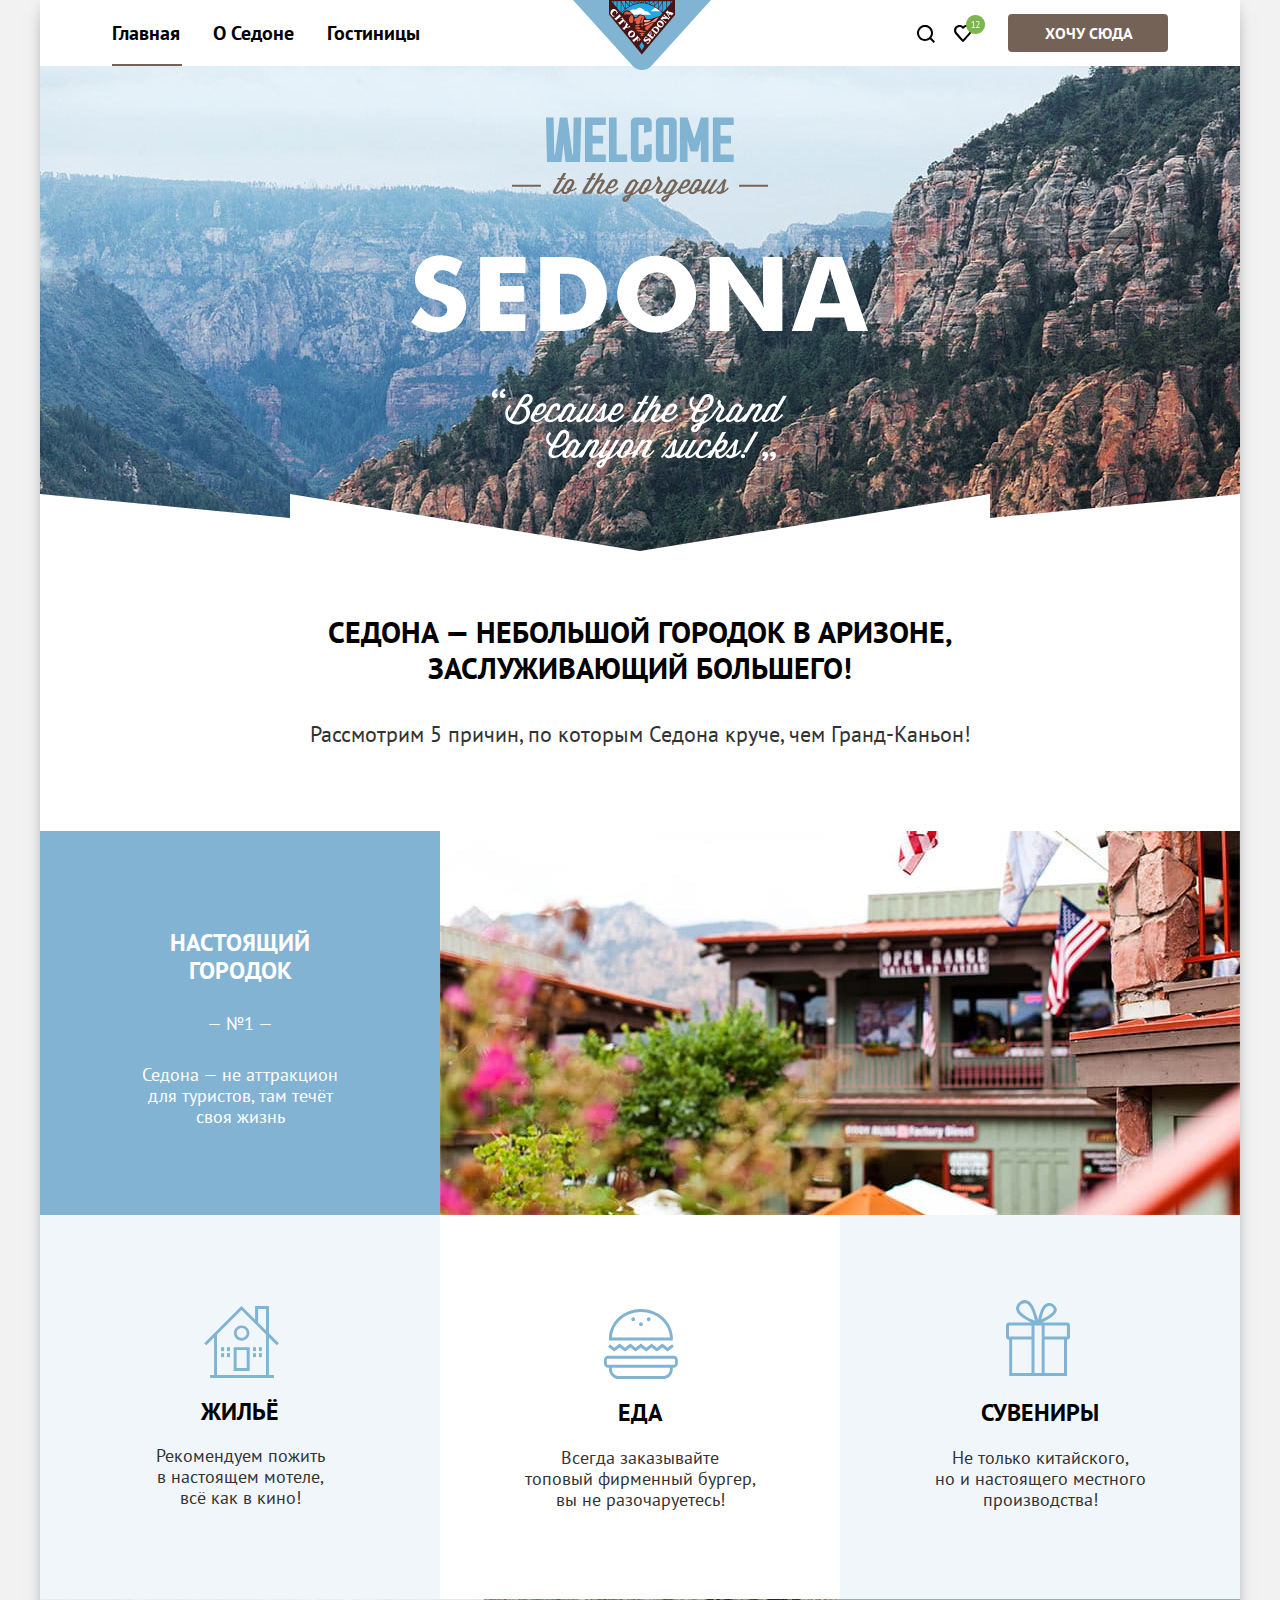
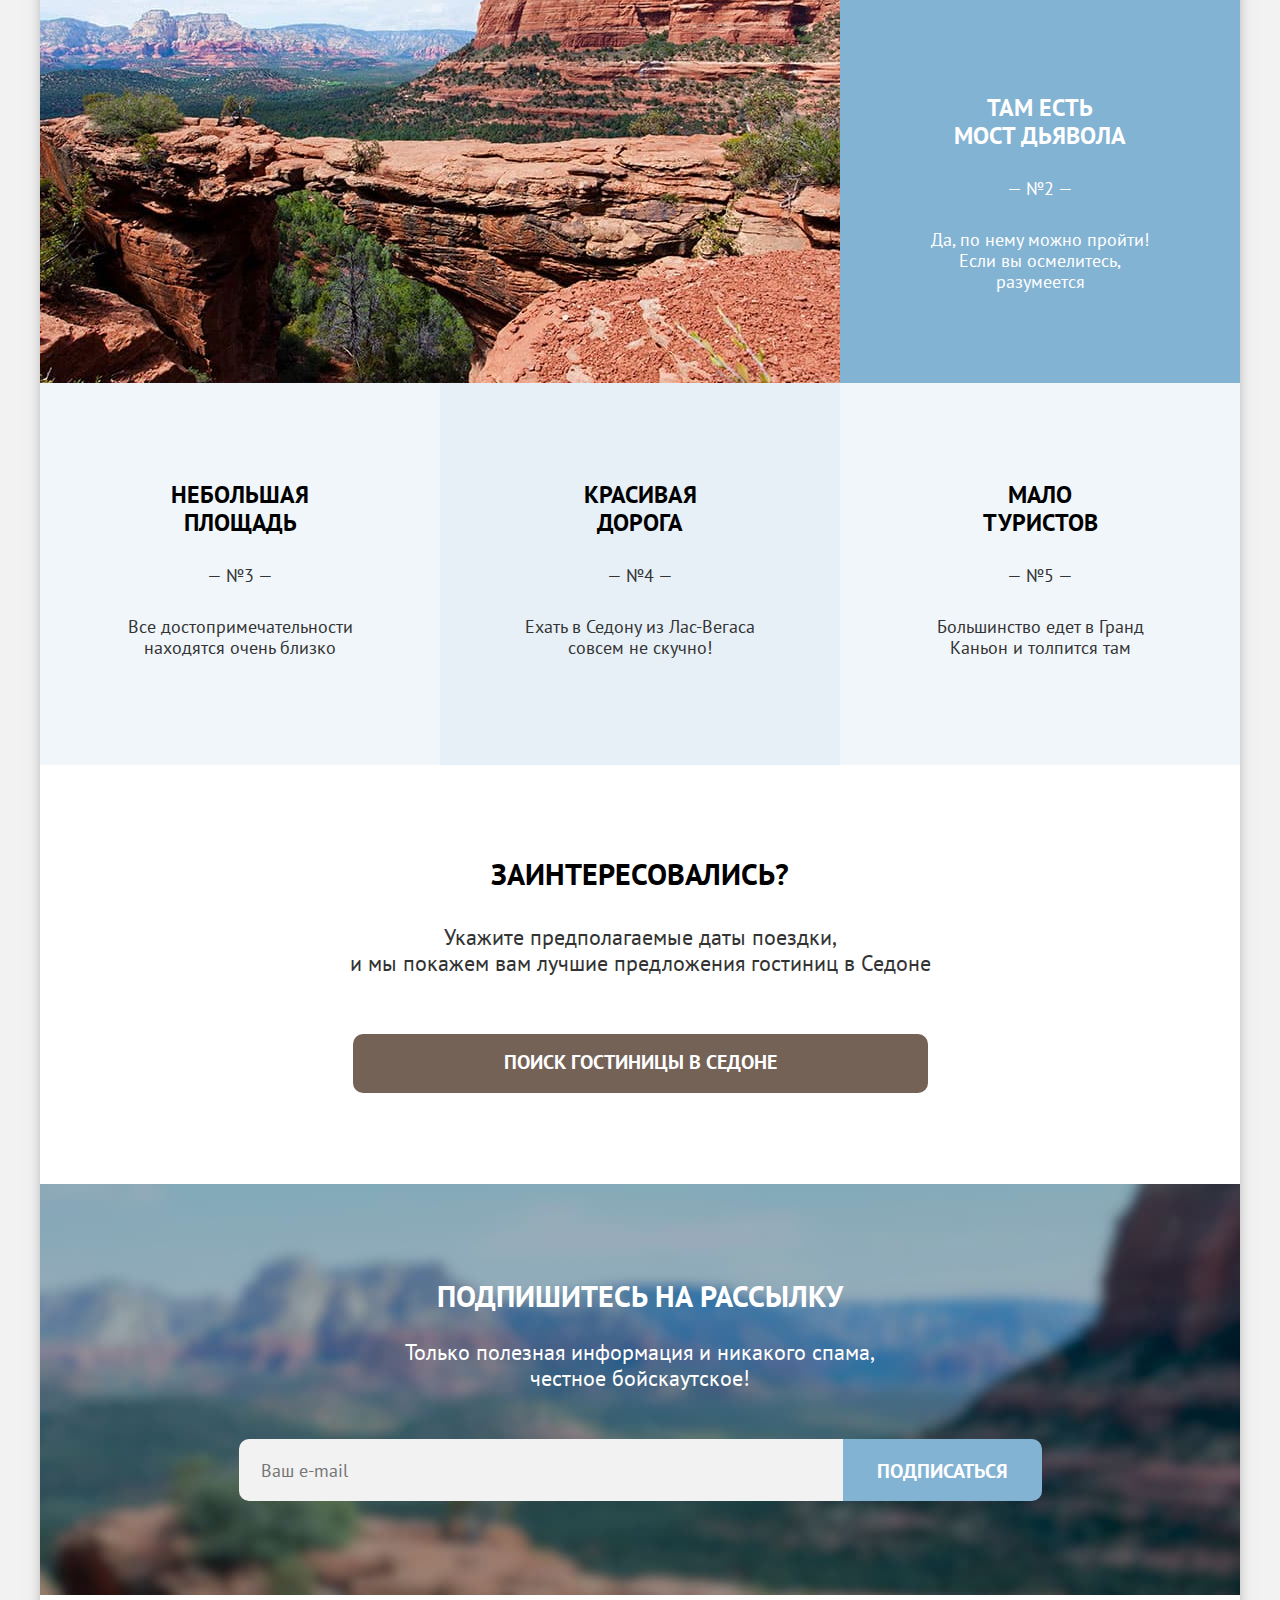
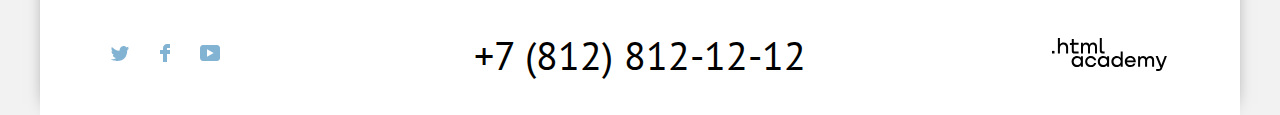
==== commit 79a43a79: "Добавила фавиконку, выровняла фильтры для поиска гостиниц, удалила картинку с неверным именем, попра" ====
--- a/index.html
+++ b/index.html
@@ -1,296 +1,285 @@
 <!DOCTYPE html>
 <html lang="ru">
-  <head>
-    <meta charset="utf-8">
-    <title>HTML Academy: Седона</title>
-    <link rel="stylesheet" href="styles/styles.css">
-  </head>
-  <body>
+   <head>
+      <meta charset="utf-8">
+      <title>HTML Academy: Седона</title>
+      <link rel="icon" type="image/png" sizes="32x32" href="images/favicon.png">
+      <link rel="stylesheet" href="styles/styles.css">
+   </head>
+   <body>
       <div class="page__container">
-      <!-- Меню -->
-      <header class="header">
-        <div class="page-header">
-        <nav class="navigation">
-          <ul class="navigation__list">
-            <li class="navigation__item">
-              <a class="navigation__link navigation__link-active" href="index.html">Главная</a>
-            </li>
-            <li class="navigation__item">
-              <a class="navigation__link" href="#">О Седоне</a>
-            </li>
-            <li class="navigation__item">
-              <a class="navigation__link" href="hotels.html">Гостиницы</a>
-            </li>
-          </ul>
-          <a class="logo__sedona" href="index.html">
-          <img src="images/sedona.svg" class="logo" alt="Логотип Седона">
-        </a>
-
-        <!-- navigation__user -->
-          <ul class="navigation-user" >
-            <li class="navigation__item-user">
-              <a class="navigation__link-user" href="#">
-                <svg class="navigation__icon" aria-hidden="true" focusable="false" width="18" height="18" viewBox="0 0 18 18" fill="none" xmlns="http://www.w3.org/2000/svg">
-                  <path d="M18 16.5L14.3 12.8C15.3 11.5 16 9.8 16 7.9C16 3.5 12.4 -0.1 8 -0.1C3.6 -0.1 0 3.6 0 8C0 12.4 3.6 16 8 16C9.8 16 11.5 15.4 12.9 14.3L16.6 18L18 16.5ZM8 14C4.7 14 2 11.3 2 8C2 4.7 4.7 2 8 2C11.3 2 14 4.7 14 8C14 11.3 11.3 14 8 14Z"/>
-                  </svg>
-                <span class="visually-hidden">Поиск</span>
-              </a>
-            </li>
-            <li class="navigation__item-user">
-              <a class="navigation__link-user" href="#">
-                <svg class="navigation__icon-hert" aria-hidden="true" focusable="false" width="31" height="27" viewBox="0 0 31 27" fill="none" xmlns="http://www.w3.org/2000/svg">
-                  <path d="M8.9 27C8.6 27 8.3 26.9 8.1 26.6C2.7 20.5 1.4 19.1 1.1 18.7C0.4 17.8 0 16.6 0 15.4C0 12.4 2.4 10 5.5 10C6.8 10 8 10.5 9 11.3C10 10.5 11.3 10 12.5 10C15.5 10 18 12.4 18 15.4C18 16.7 17.5 17.9 16.7 18.8L9.7 26.7C9.5 26.9 9.3 27 8.9 27ZM2.9 17.5C3.2 17.9 6.4 21.5 9 24.4L15.2 17.4C15.7 16.9 15.9 16.2 15.9 15.4C15.9 13.6 14.4 12.1 12.6 12.1C11.6 12.1 10.6 12.6 9.9 13.4C9.6 13.7 9.3 13.8 9 13.8C8.7 13.8 8.4 13.6 8.2 13.4C7.5 12.6 6.5 12.1 5.5 12.1C3.7 12.1 2.2 13.6 2.2 15.4C2.1 16.3 2.5 17 2.9 17.5C2.8 17.5 2.8 17.5 2.9 17.5Z"/>
-                  <path d="M31 9.5C31 14.7467 26.7467 19 21.5 19C16.2533 19 12 14.7467 12 9.5C12 4.25329 16.2533 0 21.5 0C26.7467 0 31 4.25329 31 9.5Z" fill="#7DB54F"/>
-                  <path d="M17.6308 12.26H19.0308V7.42L19.1308 6.83L18.7308 7.3L17.6308 8.09L17.2508 7.58L19.4508 5.88H19.8108V12.26H21.1808V13H17.6308V12.26ZM25.46 7.59C25.46 7.94333 25.3933 8.30667 25.26 8.68C25.1333 9.04667 24.9633 9.41667 24.75 9.79C24.5433 10.1633 24.31 10.53 24.05 10.89C23.79 11.2433 23.53 11.58 23.27 11.9L22.78 12.33V12.37L23.42 12.26H25.6V13H21.62V12.71C21.7667 12.5567 21.9433 12.3667 22.15 12.14C22.3567 11.9133 22.57 11.6633 22.79 11.39C23.0167 11.11 23.2367 10.8167 23.45 10.51C23.67 10.1967 23.8667 9.88 24.04 9.56C24.22 9.24 24.3633 8.92333 24.47 8.61C24.5767 8.29667 24.63 8 24.63 7.72C24.63 7.39333 24.5367 7.12333 24.35 6.91C24.1633 6.69 23.88 6.58 23.5 6.58C23.2467 6.58 23 6.63333 22.76 6.74C22.52 6.84 22.3133 6.95667 22.14 7.09L21.81 6.52C22.0433 6.32 22.32 6.16333 22.64 6.05C22.96 5.93667 23.3033 5.88 23.67 5.88C23.9567 5.88 24.21 5.92333 24.43 6.01C24.65 6.09 24.8367 6.20667 24.99 6.36C25.1433 6.51333 25.26 6.69667 25.34 6.91C25.42 7.11667 25.46 7.34333 25.46 7.59Z" fill="white"/>
-                </svg>
-
-                <span class="visually-hidden">Избранное</span>
-              </a>
-              <!-- ПОПОВЕР -->
-              <div class="popover popover__favorite">
-                <div class="popover__content">
-                  <h2 class="popover__title visually-hidden">Избранное</h2>
-                  <ul class="popover__favorite-list">
-                    <li class="popover__favorite-item">
-                      <a class="popover__favorite-link">
-                        <img class="popover__favorite-img" src="images/content/hotel-2-small.jpg" alt="">
-                        <p class="popover__favorite-title">Desert Quail Inn</p>
-                        <p class="popover__favorite-decription">Мотель</p>
-                      </a>
-                      <button class="button__del" type="button"></button>
-                    </li>
-                    <li class="popover__favorite-item">
-                      <a class="popover__favorite-link">
-                      <img class="popover__favorite-img" src="images/content/hotel-3-small.jpg" alt="">
-                      <p class="popover__favorite-title">Villas at Poco Diablo</p>
-                      <p class="popover__favorite-decription">Апартаменты</p>
-                      </a>
-                      <button class="button__del" type="button"></button>
-                    </li>
+         <!-- Меню -->
+         <header class="header">
+            <div class="page-header">
+               <nav class="navigation">
+                  <ul class="navigation__list">
+                     <li class="navigation__item">
+                        <a class="navigation__link navigation__link-active" href="index.html">Главная</a>
+                     </li>
+                     <li class="navigation__item">
+                        <a class="navigation__link" href="#">О Седоне</a>
+                     </li>
+                     <li class="navigation__item">
+                        <a class="navigation__link" href="hotels.html">Гостиницы</a>
+                     </li>
                   </ul>
-                  <a class="popover__favorite-button button" href="#">все избранные</a>
-                </div>
-
-              </div>
-            </li>
-            <li class="navigation__item-button">
-              <a class="navigation__link-button button" href="#">Хочу сюда</a>
-            </li>
-          </ul>
-        </nav>
+                  <a class="logo__sedona" href="index.html">
+                  <img src="images/sedona.svg" class="logo" alt="Логотип Седона">
+                  </a>
+                  <!-- navigation__user -->
+                  <ul class="navigation-user" >
+                     <li class="navigation__item-user">
+                        <a class="navigation__link-user" href="#">
+                           <svg class="navigation__icon" aria-hidden="true" focusable="false" width="18" height="18" viewBox="0 0 18 18" fill="none" xmlns="http://www.w3.org/2000/svg">
+                              <path d="M18 16.5L14.3 12.8C15.3 11.5 16 9.8 16 7.9C16 3.5 12.4 -0.1 8 -0.1C3.6 -0.1 0 3.6 0 8C0 12.4 3.6 16 8 16C9.8 16 11.5 15.4 12.9 14.3L16.6 18L18 16.5ZM8 14C4.7 14 2 11.3 2 8C2 4.7 4.7 2 8 2C11.3 2 14 4.7 14 8C14 11.3 11.3 14 8 14Z"/>
+                           </svg>
+                           <span class="visually-hidden">Поиск</span>
+                        </a>
+                     </li>
+                     <li class="navigation__item-user">
+                        <a class="navigation__link-user" href="#">
+                           <svg class="navigation__icon-hert" aria-hidden="true" focusable="false" width="31" height="27" viewBox="0 0 31 27" fill="none" xmlns="http://www.w3.org/2000/svg">
+                              <path d="M8.9 27C8.6 27 8.3 26.9 8.1 26.6C2.7 20.5 1.4 19.1 1.1 18.7C0.4 17.8 0 16.6 0 15.4C0 12.4 2.4 10 5.5 10C6.8 10 8 10.5 9 11.3C10 10.5 11.3 10 12.5 10C15.5 10 18 12.4 18 15.4C18 16.7 17.5 17.9 16.7 18.8L9.7 26.7C9.5 26.9 9.3 27 8.9 27ZM2.9 17.5C3.2 17.9 6.4 21.5 9 24.4L15.2 17.4C15.7 16.9 15.9 16.2 15.9 15.4C15.9 13.6 14.4 12.1 12.6 12.1C11.6 12.1 10.6 12.6 9.9 13.4C9.6 13.7 9.3 13.8 9 13.8C8.7 13.8 8.4 13.6 8.2 13.4C7.5 12.6 6.5 12.1 5.5 12.1C3.7 12.1 2.2 13.6 2.2 15.4C2.1 16.3 2.5 17 2.9 17.5C2.8 17.5 2.8 17.5 2.9 17.5Z"/>
+                              <path d="M31 9.5C31 14.7467 26.7467 19 21.5 19C16.2533 19 12 14.7467 12 9.5C12 4.25329 16.2533 0 21.5 0C26.7467 0 31 4.25329 31 9.5Z" fill="#7DB54F"/>
+                              <path d="M17.6308 12.26H19.0308V7.42L19.1308 6.83L18.7308 7.3L17.6308 8.09L17.2508 7.58L19.4508 5.88H19.8108V12.26H21.1808V13H17.6308V12.26ZM25.46 7.59C25.46 7.94333 25.3933 8.30667 25.26 8.68C25.1333 9.04667 24.9633 9.41667 24.75 9.79C24.5433 10.1633 24.31 10.53 24.05 10.89C23.79 11.2433 23.53 11.58 23.27 11.9L22.78 12.33V12.37L23.42 12.26H25.6V13H21.62V12.71C21.7667 12.5567 21.9433 12.3667 22.15 12.14C22.3567 11.9133 22.57 11.6633 22.79 11.39C23.0167 11.11 23.2367 10.8167 23.45 10.51C23.67 10.1967 23.8667 9.88 24.04 9.56C24.22 9.24 24.3633 8.92333 24.47 8.61C24.5767 8.29667 24.63 8 24.63 7.72C24.63 7.39333 24.5367 7.12333 24.35 6.91C24.1633 6.69 23.88 6.58 23.5 6.58C23.2467 6.58 23 6.63333 22.76 6.74C22.52 6.84 22.3133 6.95667 22.14 7.09L21.81 6.52C22.0433 6.32 22.32 6.16333 22.64 6.05C22.96 5.93667 23.3033 5.88 23.67 5.88C23.9567 5.88 24.21 5.92333 24.43 6.01C24.65 6.09 24.8367 6.20667 24.99 6.36C25.1433 6.51333 25.26 6.69667 25.34 6.91C25.42 7.11667 25.46 7.34333 25.46 7.59Z" fill="white"/>
+                           </svg>
+                           <span class="visually-hidden">Избранное</span>
+                        </a>
+                        <!-- ПОПОВЕР -->
+                        <div class="popover popover__favorite">
+                           <div class="popover__content">
+                              <h2 class="popover__title visually-hidden">Избранное</h2>
+                              <ul class="popover__favorite-list">
+                                 <li class="popover__favorite-item">
+                                    <a class="popover__favorite-link">
+                                       <img class="popover__favorite-img" src="images/content/hotel-2-small.jpg" alt="фото гостиницы">
+                                       <p class="popover__favorite-title">Desert Quail Inn</p>
+                                       <p class="popover__favorite-decription">Мотель</p>
+                                    </a>
+                                    <button class="button__del" type="button"><span class="visually-hidden">удалить из избранного</span></button>
+                                 </li>
+                                 <li class="popover__favorite-item">
+                                    <a class="popover__favorite-link">
+                                       <img class="popover__favorite-img" src="images/content/hotel-3-small.jpg" alt="фото гостиницы">
+                                       <p class="popover__favorite-title">Villas at Poco Diablo</p>
+                                       <p class="popover__favorite-decription">Апартаменты</p>
+                                    </a>
+                                    <button class="button__del" type="button"><span class="visually-hidden">удалить из избранного</span></button>
+                                 </li>
+                              </ul>
+                              <a class="popover__favorite-button button" href="#">все избранные</a>
+                           </div>
+                        </div>
+                     </li>
+                     <li class="navigation__item-button">
+                        <a class="navigation__link-button button" href="#">Хочу сюда</a>
+                     </li>
+                  </ul>
+               </nav>
+            </div>
+         </header>
+         <!-- первый экран -->
+         <main class="main__index">
+            <div class="main__container">
+               <div class="welcome">
+                  <img src="images/welcome.svg" alt="Добро пожаловать в Седону" class="welcome__img">
+               </div>
+               <div class="welcome__text">
+                  <h1 class="welcome__title">Седона — небольшой городок в Аризоне, <br>заслуживающий большего!</h1>
+                  <p class="welcome__description">Рассмотрим 5 причин, по которым Седона круче, чем Гранд-Каньон!</p>
+               </div>
+               <!-- преимущества -->
+               <section class="advantage">
+                  <h2 class="visually-hidden" hidden>Преимущества</h2>
+                  <ol class="advantage__list">
+                     <li class="advantage__item">
+                        <div class="advantage__container-city">
+                           <div class="advantage__item-city">
+                              <h3 class="advantage__item-title">Настоящий<br> городок</h3>
+                              <p class="advantage__item-number">— №1 —</p>
+                              <p class="advantage__description">Седона — не аттракцион<br> для туристов, там течёт<br> своя жизнь
+                              </p>
+                           </div>
+                           <div class="advantage__img-city"></div>
+                        </div>
+                        <ul class="extra__list">
+                           <li class="extra__home">
+                              <h4 class="extra__item-home">Жильё</h4>
+                              <p class="extra__item-description">Рекомендуем пожить<br> в настоящем мотеле,<br> всё как в кино!</p>
+                           </li>
+                           <li class="extra__eat">
+                              <h4 class="extra__item-eat">Еда</h4>
+                              <p class="extra__item-description">Всегда заказывайте<br> топовый фирменный бургер,<br> вы не разочаруетесь!</p>
+                           </li>
+                           <li class="extra__souvenirs">
+                              <h4 class="extra__item-souvenirs">Сувениры</h4>
+                              <p class="extra__item-description">Не только китайского,<br> но и настоящего местного<br> производства!</p>
+                           </li>
+                        </ul>
+                     </li>
+                     <li class="advantage-list">
+                        <div class="advantage__container-bridge">
+                           <div class="advantage__item-bridge">
+                              <h3 class="advantage__item-title">Там есть<br> мост дьявола</h3>
+                              <p class="advantage__item-number">— №2 —</p>
+                              <p class="advantage__description">Да, по нему можно пройти!<br> Если вы осмелитесь,<br> разумеется</p>
+                           </div>
+                           <div class="advantage__img-bridge"></div>
+                        </div>
+                     </li>
+                     <li class="advantage__item advantage__lions">
+                        <h3 class="advantage__item-title">Небольшая<br> площадь</h3>
+                        <p class="advantage__item-number">— №3 —</p>
+                        <p class="advantage__item-description">Все достопримечательности<br> находятся очень близко</p>
+                     </li>
+                     <li class="advantage__item advantage__road">
+                        <h3 class="advantage__item-title">Красивая<br> дорога</h3>
+                        <p class="advantage__item-number">— №4 —</p>
+                        <p class="advantage__item-description">Ехать в Седону из Лас-Вегаса<br> совсем не скучно!</p>
+                     </li>
+                     <li class="advantage__item advantage__tourists">
+                        <h3 class="advantage__item-title">Мало<br> туристов</h3>
+                        <p class="advantage__item-number">— №5 —</p>
+                        <p class="advantage__item-description">Большинство едет в Гранд<br> Каньон и толпится там</p>
+                     </li>
+                  </ol>
+               </section>
+               <!-- Поиск гостинницы -->
+               <section class="search-hotels">
+                  <h2 class="visually-hidden" hidden>Поиск гостинницы</h2>
+                  <p class="search-hotels__title">Заинтересовались?</p>
+                  <p class="search-hotels__description">Укажите предполагаемые даты поездки,<br> и мы покажем вам лучшие предложения гостиниц в Седоне</p>
+                  <a href="#" class="search-hotels__link button">поиск гостиницы в седоне</a>
+               </section>
+               <!-- Рассылка -->
+               <section class="mailing">
+                  <form class="mailing__form">
+                     <h3 class="mailing__title">Подпишитесь на рассылку</h3>
+                     <p class="mailing__description">Только полезная информация и никакого спама,<br> честное бойскаутское!</p>
+                     <div class="mailing__input-container">
+                        <input type="text" name="e-mail" placeholder="Ваш e-mail" class="mailing__input">
+                        <button type="submit" class="mailing__button button__blue">подписаться</button>
+                     </div>
+                  </form>
+               </section>
+            </div>
+         </main>
+         <!-- footer -->
+         <footer class="footer">
+            <div class="footer__container">
+               <section class="socials">
+                  <h3 class="visually-hidden" hidden>Социальные сети</h3>
+                  <ul class="social__list">
+                     <li class="button__social">
+                        <a class="social__link" href="https://twitter.com/htmlacademy_ru">
+                           <svg class="social__icon" aria-hidden="true" focusable="false" width="18" height="15" viewBox="0 0 18 15" fill="none" xmlns="http://www.w3.org/2000/svg">
+                              <path d="M11.6 0.200056C13.4 -0.299944 14.8 0.500056 15.4 1.40006C16.1 1.20006 16.8 0.900056 17.5 0.700056C17.5 1.60006 16.9 2.20006 16.6 2.50006C17.3 2.60006 18 1.90006 18 1.90006C17.8 2.90006 16.9 3.70006 16.3 3.90006C16.1 10.7001 13 15.1001 5.7 15.0001C5.1 15.0001 5.8 15.0001 5.2 15.0001C4.8 15.0001 0.8 14.5001 0 13.1001C2.4 13.3001 4.1 12.7001 5 11.9001C4 11.6001 2.1 11.5001 1.8 9.00006C2.2 9.10006 2.4 9.20006 3.1 9.10006C1.8 8.30006 0.4 7.50006 0.5 5.30006C0.8 5.60006 1.6 5.80006 1.9 5.80006C1.1 5.60006 -0.2 2.50006 0.9 0.900056C2.8 2.80006 4.9 4.50006 8.5 4.70006C8.7 2.30006 9.7 0.800056 11.6 0.200056Z"/>
+                           </svg>
+                           <span class="visually-hidden">Твиттер</span>
+                        </a>
+                     </li>
+                     <li class="button__social">
+                        <a class="social__link" href="https://www.facebook.com/htmlacademy">
+                           <span class="visually-hidden">Фейсбук</span>
+                           <svg class="social__icon" aria-hidden="true" focusable="false" width="10" height="18" viewBox="0 0 10 18" fill="none" xmlns="http://www.w3.org/2000/svg">
+                              <path d="M7 0C4.8 0 3 1.8 3 4V6H0V10H3V18H7V10H10V6H7V4H10V0H7Z"/>
+                           </svg>
+                        </a>
+                     </li>
+                     <li class="button__social">
+                        <a class="social__link" href="https://www.youtube.com/c/HTMLAcademyRUS">
+                           <span class="visually-hidden">Ютуб</span>
+                           <svg class="social__icon" aria-hidden="true" focusable="false" width="20" height="16" viewBox="0 0 20 16" fill="none" xmlns="http://www.w3.org/2000/svg">
+                              <path d="M17 0H2.9C1.2 0 0 1.5 0 3.2V12.7C0 14.5 1.2 16 2.9 16H17.2C18.7 16 20.1 14.5 20.1 12.8V3.2C19.9 1.5 18.7 0 17 0ZM7 11.8V4.2L13.7 8L7 11.8Z"/>
+                           </svg>
+                        </a>
+                     </li>
+                  </ul>
+               </section>
+               <section class="telephone">
+                  <h3 class="visually-hidden" hidden>Телефон</h3>
+                  <a href="tel:+78128121212" class="telephone">+7 (812) 812-12-12</a>
+               </section>
+               <section class="academy">
+                  <h3 class="visually-hidden" hidden>Контакты академии</h3>
+                  <a href="https://htmlacademy.ru/" class="academy__link">
+                     <svg class="academy__icon" aria-hidden="true" focusable="false" width="115" height="34" viewBox="0 0 115 34" fill="none" xmlns="http://www.w3.org/2000/svg">
+                        <path d="M0 12.9V15.5H2.5V12.9H0Z"/>
+                        <path d="M11.6 4.5C10 4.5 8.80002 5.2 8.00002 6.2H7.90002V0H5.90002V15.5H7.90002V10.2C7.90002 8.1 9.20002 6.6 11.2 6.6C13 6.6 14.1 8 14.1 9.8V15.5H16.1V9.4C16.2 6.4 14.3 4.5 11.6 4.5Z"/>
+                        <path d="M26.6 4.79998H21.8V1.09998H19.8V4.89998H17.9V6.89998H19.8V12.9C19.8 14.6 20.8 15.6 22.5 15.6H26.6V13.6H22.9C22.2 13.6 21.8 13.2 21.8 12.5V6.79998H26.6V4.79998Z"/>
+                        <path d="M41.1 4.59998C39.5 4.59998 38.2 5.39998 37.6 6.69998H37.5C36.9 5.49998 35.7 4.59998 34.1 4.59998C32.7 4.59998 31.6 5.39998 31 6.39998H30.9V4.79998H29V15.4H31V9.99998C31 7.99998 32 6.49998 33.6 6.49998C35.1 6.49998 36 7.49998 36 9.09998V15.4H38V9.79998C38 7.39998 39.4 6.49998 40.6 6.49998C42.1 6.49998 43 7.49998 43 9.09998V15.4H45V8.89998C45.1 6.39998 43.6 4.59998 41.1 4.59998Z"/>
+                        <path d="M47.8 12.7C47.8 14.4 48.8 15.4 50.6 15.4H52.6V13.4H50.9001C50.2001 13.4 49.8 13 49.8 12.3V0H47.8V12.7Z"/>
+                        <path d="M28.9 19.7C28 18.6 26.7 17.9 25 17.9C21.9 17.9 19.6 20.2 19.6 23.5C19.6 26.8 21.9 29.1 25 29.1C26.8 29.1 28 28.3 28.8 27.2H28.9V28.8H30.9V18.2H28.9V19.7ZM25.3 27.1C23.1 27.1 21.7 25.5 21.7 23.5C21.7 21.5 23.1 19.9 25.3 19.9C27.5 19.9 28.9 21.5 28.9 23.5C28.9 25.4 27.5 27.1 25.3 27.1Z"/>
+                        <path d="M44.2 22C43.7 19.6 41.5999 17.9 38.7999 17.9C35.3999 17.9 33.2 20.4 33.2 23.5C33.2 26.6 35.3999 29.1 38.7999 29.1C41.5999 29.1 43.7 27.3 44.2 24.9H42.0999C41.6999 26.2 40.3999 27.2 38.7999 27.2C36.5999 27.2 35.2 25.6 35.2 23.6C35.2 21.6 36.5999 20 38.7999 20C40.3999 20 41.5999 21 42.0999 22.2H44.2V22Z"/>
+                        <path d="M55.1 19.7C54.2 18.6 52.9001 17.9 51.2001 17.9C48.1001 17.9 45.8 20.2 45.8 23.5C45.8 26.8 48.1001 29.1 51.2001 29.1C53.0001 29.1 54.2 28.3 55 27.2H55.1V28.8H57.1V18.2H55.1V19.7ZM51.5 27.1C49.3 27.1 47.9001 25.5 47.9001 23.5C47.9001 21.5 49.3 19.9 51.5 19.9C53.7 19.9 55.1 21.5 55.1 23.5C55.1 25.4 53.6 27.1 51.5 27.1Z"/>
+                        <path d="M68.7 19.8C67.8 18.7 66.5 17.9 64.8 17.9C61.7 17.9 59.4 20.2 59.4 23.5C59.4 26.8 61.6 29.1 64.8 29.1C66.5 29.1 67.8 28.3 68.6 27.3H68.7V28.8H70.7V13.4H68.7V19.8ZM65.1 27.1C62.9 27.1 61.5 25.5 61.5 23.5C61.5 21.5 62.9 19.9 65.1 19.9C67.3 19.9 68.7 21.5 68.7 23.5C68.6 25.5 67.2 27.1 65.1 27.1Z"/>
+                        <path d="M78.3 17.9C75 17.9 72.8 20.4 72.8 23.5C72.8 26.5 74.9 29.1 78.3 29.1C80.8 29.1 82.8 27.8 83.5 25.5H81.4C80.9 26.5 79.8 27.1 78.4 27.1C76.5 27.1 75.1 25.8 75 24.2H83.8C84 20.6 81.8 17.9 78.3 17.9ZM78.3 19.8C80 19.8 81.3 20.8 81.6 22.4H75.1C75.4 20.9 76.6 19.8 78.3 19.8Z"/>
+                        <path d="M98.2 17.9C96.6 17.9 95.3 18.7 94.6 19.9H94.5C93.9 18.7 92.7 17.9 91.1 17.9C89.7 17.9 88.6 18.6 88 19.7V18.2H86.1V28.8H88.1V23.4C88.1 21.4 89.1 20 90.7 19.9C92.2 19.9 93.1 20.9 93.1 22.5V28.8H95.1V23.2C95.1 20.8 96.5 19.9 97.7 19.9C99.2 19.9 100.1 20.9 100.1 22.5V28.8H102.1V22.3C102.2 19.7 100.7 17.9 98.2 17.9Z"/>
+                        <path d="M109.4 27L105.8 18.1H103.6L108.4 29.7C108.1 30.6 107.7 30.9 106.7 30.9H104.2V32.9H106.7C108.5 32.9 109.5 32.1 110.2 30.3L114.9 18.1H112.8L109.4 27Z"/>
+                     </svg>
+                  </a>
+               </section>
+            </div>
+         </footer>
       </div>
-      </header>
-    <!-- первый экран -->
-    <main class="main__index">
-      <div class="main__container">
-        <div class="welcome">
-          <img src="images/welcome.svg" alt="Добро пожаловать в Седону" class="welcome__img">
-        </div>
-        <div class="welcome__text">
-          <h1 class="welcome__title">Седона — небольшой городок в Аризоне, <br>заслуживающий большего!</h1>
-          <p class="welcome__description">Рассмотрим 5 причин, по которым Седона круче, чем Гранд-Каньон!</p>
-        </div>
-  <!-- преимущества -->
-        <section class="advantage">
-          <h2 class="visually-hidden" hidden>Преимущества</h2>
-          <ol class="advantage__list">
-            <li class="advantage__item">
-              <div class="advantage__container-city">
-              <div class="advantage__item-city">
-              <h3 class="advantage__item-title">Настоящий<br> городок</h3>
-                <p class="advantage__item-number">— №1 —</p>
-                <p class="advantage__description">Седона — не аттракцион<br> для туристов, там течёт<br> своя жизнь
-                </p>
-              </div>
-              <div class="advantage__img-city"></div>
-              </div>
-
-              <ul class="extra__list">
-                  <li class="extra__home">
-                    <h4 class="extra__item-home">Жильё</h4>
-                    <p class="extra__item-description">Рекомендуем пожить<br> в настоящем мотеле,<br> всё как в кино!</p>
-                  </li>
-                  <li class="extra__eat">
-                    <h4 class="extra__item-eat">Еда</h4>
-                    <p class="extra__item-description">Всегда заказывайте<br> топовый фирменный бургер,<br> вы не разочаруетесь!</p>
-                  </li>
-                  <li class="extra__souvenirs">
-                    <h4 class="extra__item-souvenirs">Сувениры</h4>
-                    <p class="extra__item-description">Не только китайского,<br> но и настоящего местного<br> производства!</p>
-                  </li>
-
-                </ul>
-
-            </li>
-
-            <li class="advantage-list">
-              <div class="advantage__container-bridge">
-              <div class="advantage__item-bridge">
-              <h3 class="advantage__item-title">Там есть<br> мост дьявола</h3>
-                <p class="advantage__item-number">— №2 —</p>
-                <p class="advantage__description">Да, по нему можно пройти!<br> Если вы осмелитесь,<br> разумеется</p>
-              </div>
-              <div class="advantage__img-bridge"></div>
-            </div>
-            </li>
-
-
-            <li class="advantage__item advantage__lions">
-              <h3 class="advantage__item-title">Небольшая<br> площадь</h3>
-                <p class="advantage__item-number">— №3 —</p>
-                <p class="advantage__item-description">Все достопримечательности<br> находятся очень близко</p>
-            </li>
-            <li class="advantage__item advantage__road">
-              <h3 class="advantage__item-title">Красивая<br> дорога</h3>
-                <p class="advantage__item-number">— №4 —</p>
-                <p class="advantage__item-description">Ехать в Седону из Лас-Вегаса<br> совсем не скучно!</p>
-            </li>
-            <li class="advantage__item advantage__tourists">
-              <h3 class="advantage__item-title">Мало<br> туристов</h3>
-                <p class="advantage__item-number">— №5 —</p>
-                <p class="advantage__item-description">Большинство едет в Гранд<br> Каньон и толпится там</p>
-            </li>
-
-          </ol>
-        </section>
-        <!-- Поиск гостинницы -->
-        <section class="search-hotels">
-          <h2 class="visually-hidden" hidden>Поиск гостинницы</h2>
-            <p class="search-hotels__title">Заинтересовались?</p>
-            <p class="search-hotels__description">Укажите предполагаемые даты поездки,<br> и мы покажем вам лучшие предложения гостиниц в Седоне</p>
-            <a href="#" class="search-hotels__link button">поиск гостиницы в седоне</a>
-        </section>
-
-        <!-- Рассылка -->
-        <section class="mailing">
-          <form class="mailing__form">
-            <h3 class="mailing__title">Подпишитесь на рассылку</h3>
-            <p class="mailing__description">Только полезная информация и никакого спама,<br> честное бойскаутское!</p>
-            <div class="mailing__input-container">
-              <input type="text" name="e-mail" placeholder="Ваш e-mail" class="mailing__input">
-              <button type="submit" class="mailing__button button__blue">подписаться</button>
-            </div>
-          </form>
-        </section>
+      <div class="modal__container">
+         <div class="modal modal__search">
+            <button class="modal__close-button" type="button">
+            <span class="visually-hidden">Закрыть</span>
+            </button>
+            <section class="modal__content">
+               <h2 class="modal__title">Поиск гостиницы в Седоне</h2>
+               <form class="modal__search-form" action="https://echo.htmlacademy.ru/" method="post">
+                  <label for="date-arrival"  class="modal__search-arrival">Дата заезда:</label>
+                  <input type="text" id="date-arrival" name="date-arrival" class="modal__date-arrival" placeholder="27 апреля 2020">
+                  <button class="button__date-arrival" type="button"><span class="visually-hidden">Выбор даты заезда</span></button>
+                  <p class="modal__description-error">Мы не можем отправить вас в прошлое.</p>
+                  <label for="date-departure"  class="modal__search-departure">Дата выезда:</label>
+                  <input type="text" id="date-departure" name="date-departure" class="modal__date-departure" placeholder="1 сентября 2021">
+                  <button class="button__date-departure" type="button"><span class="visually-hidden">Выбор даты выезда</span></button>
+                  <p class="modal__description">На эти даты есть свободные номера. Пока есть.</p>
+                  <span class="adults">Взрослые:</span>
+                  <div class="modal__search-adults">
+                     <button class="modal__button-minus" type="button">
+                        <span class="visually-hidden">уменьшить количество</span>
+                        <svg class="minus__icon" aria-hidden="true" focusable="false" width="13" height="1" viewBox="0 0 13 1" fill="none" xmlns="http://www.w3.org/2000/svg">
+                           <path d="M0 0L0 1L13 1V0L0 0Z"/>
+                        </svg>
+                     </button>
+                     <span class="adults__number">2</span>
+                     <button class="modal__button-plus" type="button">
+                        <span class="visually-hidden">увеличить количество</span>
+                        <svg class="plus__icon" aria-hidden="true" focusable="false" width="13" height="13" viewBox="0 0 13 13" fill="none" xmlns="http://www.w3.org/2000/svg">
+                           <path d="M13 6H7V0H6V6H0V7H6V13H7V7H13V6Z" fill="black"/>
+                        </svg>
+                     </button>
+                  </div>
+                  <span class="child">Дети:</span>
+                  <div class="child__description-info">
+                     <button class="button__child-info" type="button">i</button>
+                     <div class="child__description-conteiner">
+                        <p class="child__description">Укажите количество детей,<br> которые будут с вами, возраст которых от 6 до 18 лет. Дети <br>до 6 лет размещаются<br> бесплатно.</p>
+                     </div>
+                  </div>
+                  <div class="modal__search-child">
+                     <button class="modal__button-minus" type="button">
+                        <span class="visually-hidden">уменьшить количество</span>
+                        <svg class="minus__icon" aria-hidden="true" focusable="false" width="13" height="1" viewBox="0 0 13 1" fill="none" xmlns="http://www.w3.org/2000/svg">
+                           <path d="M0 0L0 1L13 1V0L0 0Z"/>
+                        </svg>
+                     </button>
+                     <span class="child__number">1</span>
+                     <button class="modal__button-plus" type="button">
+                        <span class="visually-hidden">увеличить количество</span>
+                        <svg class="plus__icon" aria-hidden="true" focusable="false" width="13" height="13" viewBox="0 0 13 13" fill="none" xmlns="http://www.w3.org/2000/svg">
+                           <path d="M13 6H7V0H6V6H0V7H6V13H7V7H13V6Z"/>
+                        </svg>
+                     </button>
+                  </div>
+                  <button type="submit" class="modal__button button__blue"><span class="visually-hidden">найти гостиницы</span>найти</button>
+               </form>
+            </section>
+         </div>
       </div>
-      </main>
-
-
-      <!-- footer -->
-      <footer class="footer">
-        <div class="footer__container">
-        <section class="socials">
-          <h3 class="visually-hidden" hidden>Социальные сети</h3>
-
-          <ul class="social__list">
-            <li class="button__social">
-            <a class="social__link" href="https://twitter.com/htmlacademy_ru">
-              <svg class="social__icon" aria-hidden="true" focusable="false" width="18" height="15" viewBox="0 0 18 15" fill="none" xmlns="http://www.w3.org/2000/svg">
-                <path d="M11.6 0.200056C13.4 -0.299944 14.8 0.500056 15.4 1.40006C16.1 1.20006 16.8 0.900056 17.5 0.700056C17.5 1.60006 16.9 2.20006 16.6 2.50006C17.3 2.60006 18 1.90006 18 1.90006C17.8 2.90006 16.9 3.70006 16.3 3.90006C16.1 10.7001 13 15.1001 5.7 15.0001C5.1 15.0001 5.8 15.0001 5.2 15.0001C4.8 15.0001 0.8 14.5001 0 13.1001C2.4 13.3001 4.1 12.7001 5 11.9001C4 11.6001 2.1 11.5001 1.8 9.00006C2.2 9.10006 2.4 9.20006 3.1 9.10006C1.8 8.30006 0.4 7.50006 0.5 5.30006C0.8 5.60006 1.6 5.80006 1.9 5.80006C1.1 5.60006 -0.2 2.50006 0.9 0.900056C2.8 2.80006 4.9 4.50006 8.5 4.70006C8.7 2.30006 9.7 0.800056 11.6 0.200056Z"/>
-                </svg>
-              <span class="visually-hidden">Твиттер</span>
-            </a>
-            </li>
-            <li class="button__social">
-            <a class="social__link" href="https://www.facebook.com/htmlacademy">
-              <span class="visually-hidden">Фейсбук</span>
-              <svg class="social__icon" aria-hidden="true" focusable="false" width="10" height="18" viewBox="0 0 10 18" fill="none" xmlns="http://www.w3.org/2000/svg">
-                <path d="M7 0C4.8 0 3 1.8 3 4V6H0V10H3V18H7V10H10V6H7V4H10V0H7Z"/>
-                </svg>
-            </a>
-            </li>
-            <li class="button__social">
-            <a class="social__link" href="https://www.youtube.com/c/HTMLAcademyRUS">
-              <span class="visually-hidden">Ютуб</span>
-              <svg class="social__icon" aria-hidden="true" focusable="false" width="20" height="16" viewBox="0 0 20 16" fill="none" xmlns="http://www.w3.org/2000/svg">
-                <path d="M17 0H2.9C1.2 0 0 1.5 0 3.2V12.7C0 14.5 1.2 16 2.9 16H17.2C18.7 16 20.1 14.5 20.1 12.8V3.2C19.9 1.5 18.7 0 17 0ZM7 11.8V4.2L13.7 8L7 11.8Z"/>
-              </svg>
-            </a>
-            </li>
-          </ul>
-        </section>
-
-        <section class="telephone">
-        <h3 class="visually-hidden" hidden>Телефон</h3>
-        <a href="tel:+78128121212" class="telephone">+7 (812) 812-12-12</a>
-      </section>
-
-      <section class="academy">
-        <h3 class="visually-hidden" hidden>Контакты академии</h3>
-        <a href="https://htmlacademy.ru/" class="academy__link">
-          <svg class="academy__icon" aria-hidden="true" focusable="false" width="115" height="34" viewBox="0 0 115 34" fill="none" xmlns="http://www.w3.org/2000/svg">
-            <path d="M0 12.9V15.5H2.5V12.9H0Z"/>
-            <path d="M11.6 4.5C10 4.5 8.80002 5.2 8.00002 6.2H7.90002V0H5.90002V15.5H7.90002V10.2C7.90002 8.1 9.20002 6.6 11.2 6.6C13 6.6 14.1 8 14.1 9.8V15.5H16.1V9.4C16.2 6.4 14.3 4.5 11.6 4.5Z"/>
-            <path d="M26.6 4.79998H21.8V1.09998H19.8V4.89998H17.9V6.89998H19.8V12.9C19.8 14.6 20.8 15.6 22.5 15.6H26.6V13.6H22.9C22.2 13.6 21.8 13.2 21.8 12.5V6.79998H26.6V4.79998Z"/>
-            <path d="M41.1 4.59998C39.5 4.59998 38.2 5.39998 37.6 6.69998H37.5C36.9 5.49998 35.7 4.59998 34.1 4.59998C32.7 4.59998 31.6 5.39998 31 6.39998H30.9V4.79998H29V15.4H31V9.99998C31 7.99998 32 6.49998 33.6 6.49998C35.1 6.49998 36 7.49998 36 9.09998V15.4H38V9.79998C38 7.39998 39.4 6.49998 40.6 6.49998C42.1 6.49998 43 7.49998 43 9.09998V15.4H45V8.89998C45.1 6.39998 43.6 4.59998 41.1 4.59998Z"/>
-            <path d="M47.8 12.7C47.8 14.4 48.8 15.4 50.6 15.4H52.6V13.4H50.9001C50.2001 13.4 49.8 13 49.8 12.3V0H47.8V12.7Z"/>
-            <path d="M28.9 19.7C28 18.6 26.7 17.9 25 17.9C21.9 17.9 19.6 20.2 19.6 23.5C19.6 26.8 21.9 29.1 25 29.1C26.8 29.1 28 28.3 28.8 27.2H28.9V28.8H30.9V18.2H28.9V19.7ZM25.3 27.1C23.1 27.1 21.7 25.5 21.7 23.5C21.7 21.5 23.1 19.9 25.3 19.9C27.5 19.9 28.9 21.5 28.9 23.5C28.9 25.4 27.5 27.1 25.3 27.1Z"/>
-            <path d="M44.2 22C43.7 19.6 41.5999 17.9 38.7999 17.9C35.3999 17.9 33.2 20.4 33.2 23.5C33.2 26.6 35.3999 29.1 38.7999 29.1C41.5999 29.1 43.7 27.3 44.2 24.9H42.0999C41.6999 26.2 40.3999 27.2 38.7999 27.2C36.5999 27.2 35.2 25.6 35.2 23.6C35.2 21.6 36.5999 20 38.7999 20C40.3999 20 41.5999 21 42.0999 22.2H44.2V22Z"/>
-            <path d="M55.1 19.7C54.2 18.6 52.9001 17.9 51.2001 17.9C48.1001 17.9 45.8 20.2 45.8 23.5C45.8 26.8 48.1001 29.1 51.2001 29.1C53.0001 29.1 54.2 28.3 55 27.2H55.1V28.8H57.1V18.2H55.1V19.7ZM51.5 27.1C49.3 27.1 47.9001 25.5 47.9001 23.5C47.9001 21.5 49.3 19.9 51.5 19.9C53.7 19.9 55.1 21.5 55.1 23.5C55.1 25.4 53.6 27.1 51.5 27.1Z"/>
-            <path d="M68.7 19.8C67.8 18.7 66.5 17.9 64.8 17.9C61.7 17.9 59.4 20.2 59.4 23.5C59.4 26.8 61.6 29.1 64.8 29.1C66.5 29.1 67.8 28.3 68.6 27.3H68.7V28.8H70.7V13.4H68.7V19.8ZM65.1 27.1C62.9 27.1 61.5 25.5 61.5 23.5C61.5 21.5 62.9 19.9 65.1 19.9C67.3 19.9 68.7 21.5 68.7 23.5C68.6 25.5 67.2 27.1 65.1 27.1Z"/>
-            <path d="M78.3 17.9C75 17.9 72.8 20.4 72.8 23.5C72.8 26.5 74.9 29.1 78.3 29.1C80.8 29.1 82.8 27.8 83.5 25.5H81.4C80.9 26.5 79.8 27.1 78.4 27.1C76.5 27.1 75.1 25.8 75 24.2H83.8C84 20.6 81.8 17.9 78.3 17.9ZM78.3 19.8C80 19.8 81.3 20.8 81.6 22.4H75.1C75.4 20.9 76.6 19.8 78.3 19.8Z"/>
-            <path d="M98.2 17.9C96.6 17.9 95.3 18.7 94.6 19.9H94.5C93.9 18.7 92.7 17.9 91.1 17.9C89.7 17.9 88.6 18.6 88 19.7V18.2H86.1V28.8H88.1V23.4C88.1 21.4 89.1 20 90.7 19.9C92.2 19.9 93.1 20.9 93.1 22.5V28.8H95.1V23.2C95.1 20.8 96.5 19.9 97.7 19.9C99.2 19.9 100.1 20.9 100.1 22.5V28.8H102.1V22.3C102.2 19.7 100.7 17.9 98.2 17.9Z"/>
-            <path d="M109.4 27L105.8 18.1H103.6L108.4 29.7C108.1 30.6 107.7 30.9 106.7 30.9H104.2V32.9H106.7C108.5 32.9 109.5 32.1 110.2 30.3L114.9 18.1H112.8L109.4 27Z"/>
-            </svg>
-
-        </a>
-      </section>
-      </div>
-      </footer>
-    </div>
-    <div class="modal__container">
-      <div class="modal modal__search">
-        <button class="modal__close-button" type="button">
-          <span class="visually-hidden">Закрыть</span>
-        </button>
-        <section class="modal__content">
-          <h2 class="modal__title">Поиск гостиницы в Седоне</h2>
-          <form class="modal__search-form" action="https://echo.htmlacademy.ru/" method="post">
-            <label for="date-arrival"  class="modal__search-arrival">Дата заезда:</label>
-            <input type="text" id="date-arrival" name="date-arrival" class="modal__date-arrival" placeholder="27 апреля 2020">
-            <p class="modal__description-error">Мы не можем отправить вас в прошлое.</p>
-            <label for="date-departure"  class="modal__search-departure">Дата выезда:</label>
-            <input type="text" id="date-departure" name="date-departure" class="modal__date-departure" placeholder="1 сентября 2021">
-            <p class="modal__description">На эти даты есть свободные номера. Пока есть.</p>
-              <span class="adults">Взрослые:</span>
-              <div class="modal__search-adults">
-                <button class="modal__button-minus" type="button">
-                  <svg class="minus__icon" aria-hidden="true" focusable="false" width="13" height="1" viewBox="0 0 13 1" fill="none" xmlns="http://www.w3.org/2000/svg">
-                    <path d="M0 0L0 1L13 1V0L0 0Z"/>
-                  </svg>
-                </button>
-                <span class="adults__number">2</span>
-                <button class="modal__button-plus" type="button">
-                  <svg class="plus__icon" aria-hidden="true" focusable="false" width="13" height="13" viewBox="0 0 13 13" fill="none" xmlns="http://www.w3.org/2000/svg">
-                    <path d="M13 6H7V0H6V6H0V7H6V13H7V7H13V6Z" fill="black"/>
-                  </svg>
-                </button>
-              </div>
-            <span class="child">Дети:</span>
-            <div class="child__description-info">
-              <button class="button__child-info" type="button">i</button>
-              <div class="child__description-conteiner">
-                <p class="child__description">Укажите количество детей,<br> которые будут с вами, возраст которых от 6 до 18 лет. Дети <br>до 6 лет размещаются<br> бесплатно.</p>
-              </div>
-            </div>
-            <div class="modal__search-child">
-              <button class="modal__button-minus" type="button">
-                <svg class="minus__icon" aria-hidden="true" focusable="false" width="13" height="1" viewBox="0 0 13 1" fill="none" xmlns="http://www.w3.org/2000/svg">
-                  <path d="M0 0L0 1L13 1V0L0 0Z"/>
-                </svg>
-              </button>
-              <span class="child__number">1</span>
-              <button class="modal__button-plus" type="button">
-                <svg class="plus__icon" aria-hidden="true" focusable="false" width="13" height="13" viewBox="0 0 13 13" fill="none" xmlns="http://www.w3.org/2000/svg">
-                  <path d="M13 6H7V0H6V6H0V7H6V13H7V7H13V6Z"/>
-                </svg>
-              </button>
-            </div>
-            <input type="submit" value="Найти" class="modal__button button__blue">
-          </form>
-        </section>
-      </div>
-    </div>
-  </body>
-
+   </body>
 </html>
--- a/styles/styles.css
+++ b/styles/styles.css
@@ -57,8 +57,8 @@
   flex-wrap: wrap;
   list-style-type: none;
   display: flex;
-  margin: 0;
-  padding: 19px 0 0 0;
+  margin: 19px 0 0 0;
+  padding: 0;
 }
 
 .navigation-user {
@@ -96,7 +96,7 @@
   font-weight: 700;
   text-decoration: none;
   color: black;
-  margin: 0 8px 0 0;
+  margin: 0 9px 0 0;
   padding: 6px 12px 6px 12px;
   position: relative;
 }
@@ -112,8 +112,8 @@
   text-decoration: none;
   background-color: #756257;
   margin: 0;
-  width: 160px;
-  height: 37px;
+  min-width: 160px;
+  min-height: 37px;
   padding: 9px 35px 9px 37px;
   border-radius: 4px;
 }
@@ -815,7 +815,7 @@
   display: flex;
   align-self: flex-start;
   flex-wrap: wrap;
-  margin: -10px 0 40px 0;
+  margin: -10px 0 40px 2px;
   padding: 0;
   position: relative;
 }
@@ -826,8 +826,8 @@
   line-height: 26px;
   font-weight: 700;
   color: #FFFFFF;
-  width: 150px;
-  margin: 0 0 30px 0;
+  min-width: 150px;
+  margin: 0 0 31px -2px;
 }
 
 .hotels__infrastructure-list {
@@ -857,13 +857,13 @@
   line-height: 26px;
   font-weight: 700;
   color: #FFFFFF;
-  width: 150px;
-  margin: 0 0 30px 0;
+  min-width: 150px;
+  margin: 0 -5px 31px 0;
 }
 
 .hotels__housing-list {
   list-style-type: none;
-  margin: 0;
+  margin: 1px 0 0 2px;
   padding: 0;
 }
 
@@ -873,7 +873,7 @@
   line-height: 26px;
   font-weight: 700;
   color: #FFFFFF;
-  width: 150px;
+  min-width: 150px;
 }
 
 .buttons__sorting {
@@ -929,7 +929,7 @@
 }
 
 .hotels__form-price {
-  margin: 0 0 34px 0;
+  margin: 0 0 34px -2px;
 }
 
 .hotels__infrastructure-item {
@@ -1004,7 +1004,7 @@
   grid-row: 1 / 2;
   margin-top: -7px;
   padding-left: 5px;
-  width: 239px;
+  min-width: 239px;
   outline: none;
   border: 3px solid #FFFFFF;
 }
@@ -1108,11 +1108,11 @@
   width: 12px;
   height: 7px;
   right: 21px;
-  top: 25px;
+  top: 22px;
 }
 
 .select__control {
-  padding: 13px 20px 9px 19px;
+  padding: 7px 20px 9px 17px;
   font-family: "PT Sans", sans-serif;
   font-size: 18px;
   line-height: 23px;
@@ -1120,12 +1120,14 @@
   color: #333333;
   width: 287px;
   margin: 0;
+  min-height: 48px;
   border: 2px solid #E6E6E6;
   border-radius: 4px;
   -webkit-appearance: none;
   -moz-appearance: none;
   appearance: none;
   outline: none;
+  background-color: #FFFFFF;
 }
 
 .mailing__input {
@@ -1207,12 +1209,14 @@
   text-transform: uppercase;
   text-align: center;
   border: 0;
-  padding: 16px 35px 12px 33px;
+  /* padding: 16px 35px 12px 33px; */
   border-radius: 4px;
   cursor: pointer;
-  margin-bottom: 15px;
+  margin-bottom: 17px;
   outline: none;
   border: 3px solid #83B3D3;
+  min-width: 160px;
+  min-height: 48px;
 }
 
 .button__apply:hover {
@@ -1231,7 +1235,6 @@
   outline: none;
   border: 3px solid #68A2CA;
 }
-
 
 .button__reset {
   font-family: "PT Sans", sans-serif;
@@ -1259,7 +1262,6 @@
 .button__reset:active {
   opacity: 0.3;
 }
-
 
 .search-hotels__link {
   font-family: "PT Sans", sans-serif;
@@ -1419,7 +1421,7 @@
 .hotels__buttoms {
   display: flex;
   flex-direction: column;
-  margin-left: 81px;
+  margin-left: 78px;
   justify-content: center;
   padding-top: 45px;
 }
@@ -1444,10 +1446,10 @@
   border: 0;
   text-transform: uppercase;
   width: 625px;
-  margin-top: 31px;
+  margin-top: 27px;
   margin-left: auto;
   margin-right: auto;
-  margin-bottom: 18px;
+  margin-bottom: 19px;
   height: 55px;
   border-radius: 4px;
   cursor: pointer;
@@ -1479,7 +1481,7 @@
   justify-content: center;
   width: 800px;
   margin: 0;
-  padding: 89px 200px 137px 200px;
+  padding: 86px 200px 137px 201px;
 }
 
 .mailing__title-hotels {
@@ -1490,7 +1492,7 @@
   font-weight: 700;
   text-transform: uppercase;
   text-align: center;
-  margin: 0 0 26px 0;
+  margin: 0 0 29px 0;
   padding: 0;
  }
 
@@ -1637,7 +1639,7 @@
 }
 
 .hotels__form-fieldset {
-  margin: 0 60px 0 0;
+  margin: 0 63px 0 0;
   padding: 0;
   border: 0;
 }
@@ -1760,12 +1762,13 @@
 .range__wrapper-inputs {
   display: flex;
   justify-content: flex-start;
-  width: 287px;
+  min-width: 285px;
   height: 48px;
   position: relative;
   border: 2px solid #FFFFFF;
   box-sizing: border-box;
   border-radius: 4px;
+  margin: 0 0 0 -2px;
 }
 
 .range__wrapper-inputs::before{
@@ -2195,17 +2198,31 @@
   outline: none;
   grid-column: 3 / -1;
   grid-row: 1 / 2;
-}
-
-.modal__search-arrival::after{
-  content: "";
-  position: absolute;
+  position: relative;
+}
+
+.button__date-arrival {
+ width: 20px;
+ height: 20px;
+ position: absolute;
+ top: 180px;
+ right: 88px;
+ background-image: url(../images/date.svg);
+ background-repeat: no-repeat;
+ border: 0;
+ cursor: pointer;
+}
+
+.button__date-departure {
+  width: 20px;
+  height: 20px;
+  position: absolute;
+  top: 270px;
+  right: 88px;
   background-image: url(../images/date.svg);
   background-repeat: no-repeat;
-  width: 15px;
-  height: 15px;
-  top: 12px;
-  right: -450px;
+  border: 0;
+  cursor: pointer;
 }
 
 .modal__date-arrival:hover {
@@ -2259,6 +2276,7 @@
   outline: none;
   grid-column: 3 / -1;
   grid-row: 3 / 4;
+  position: relative;
 }
 
 .modal__date-departure:hover {
@@ -2279,7 +2297,6 @@
 }
 
 .modal__search-adults {
-  /* width: 135px; */
   height: 50px;
   background: #F2F2F2;
   border-radius: 4px;
@@ -2421,8 +2438,3 @@
   line-height: 20px;
   color: #FFFFFF;
 }
-
-/* для обозначения границ
-outline: 5px solid rgba(255, 99, 78, 0.5);
-  outline-offset: -5px; */
-
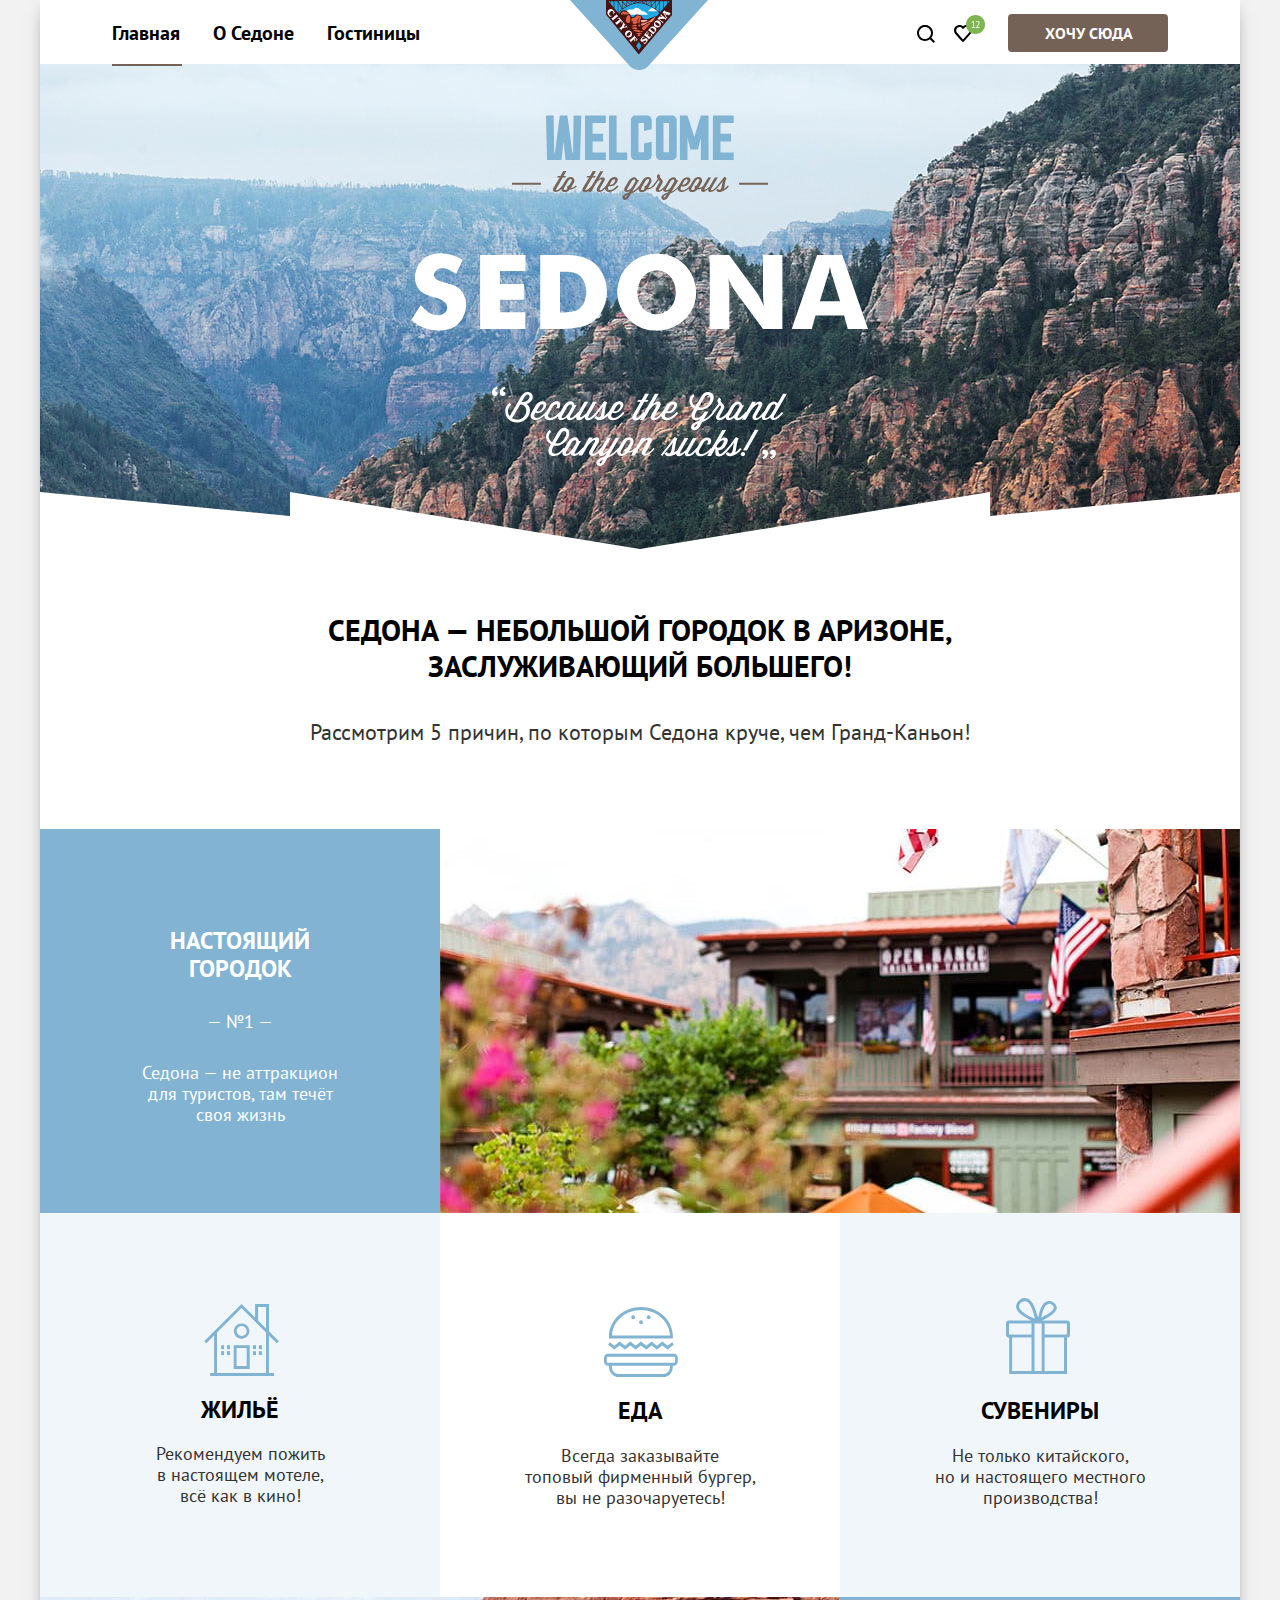
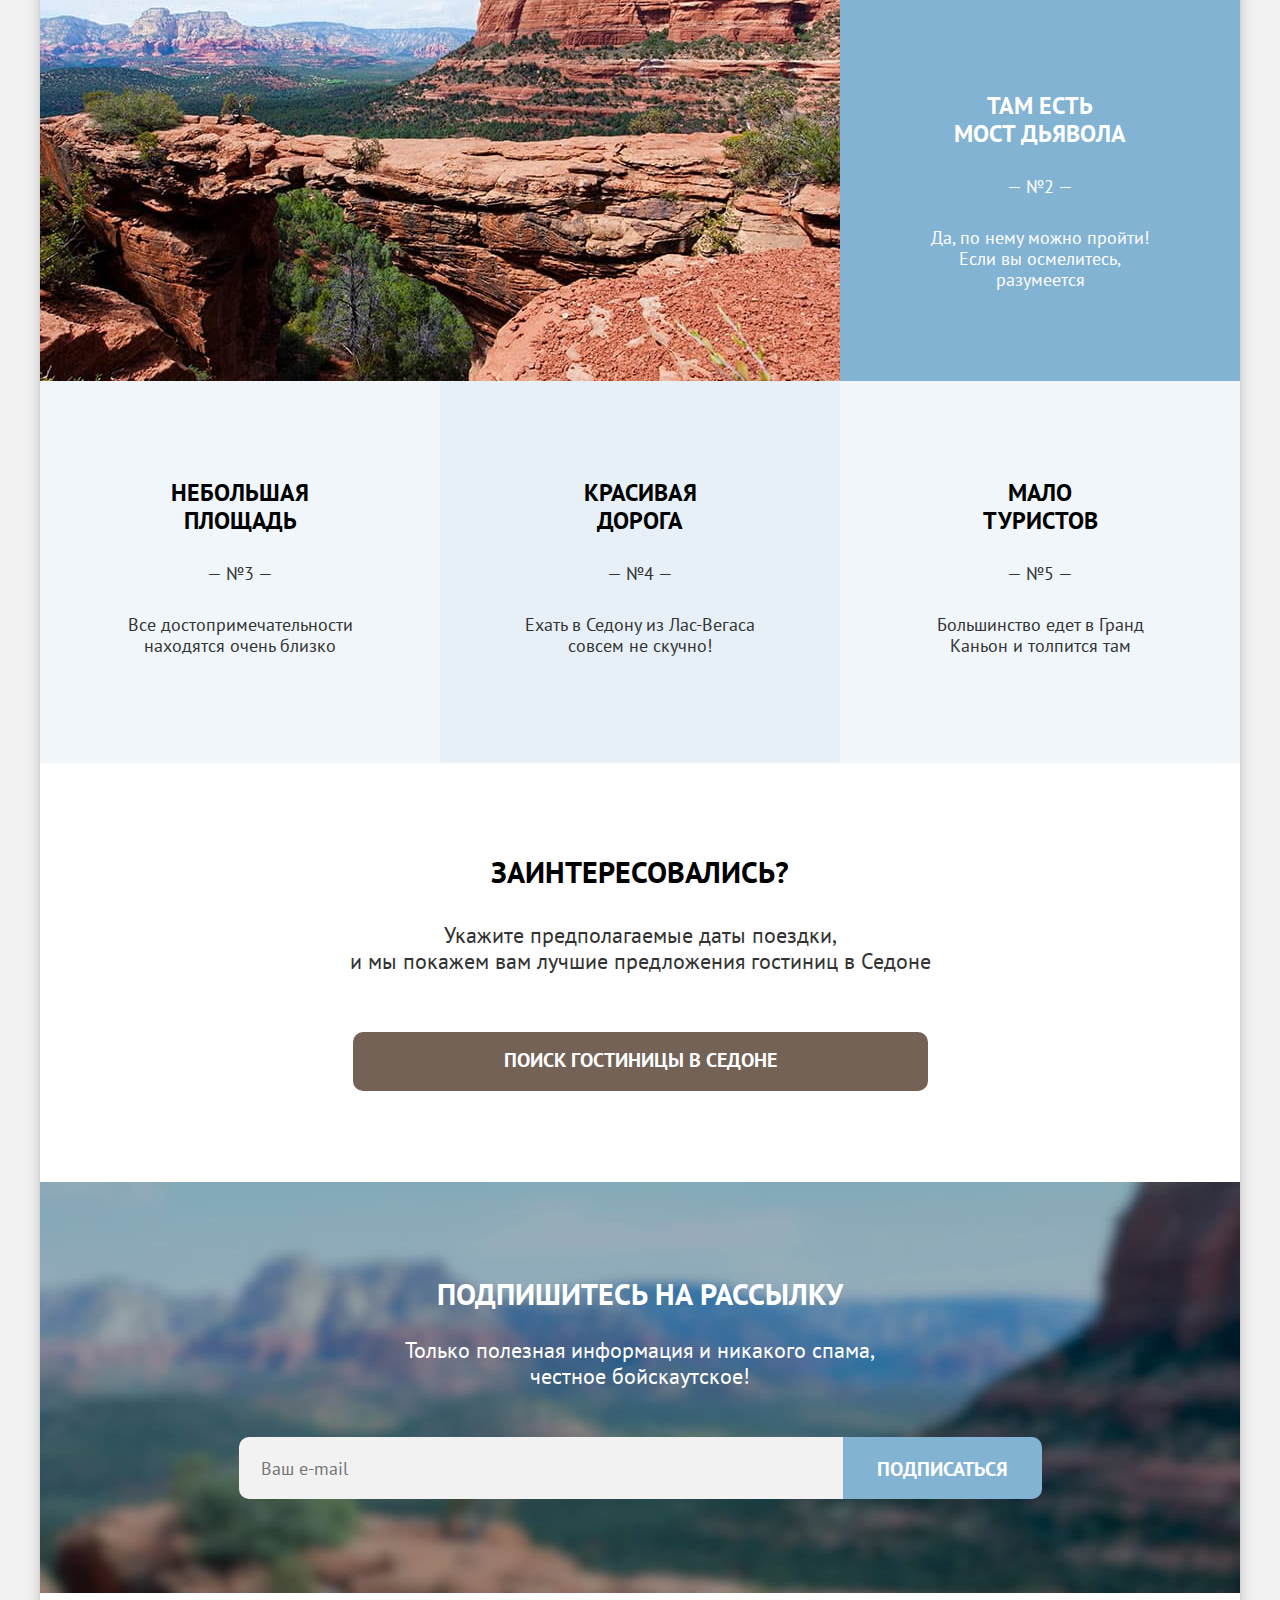
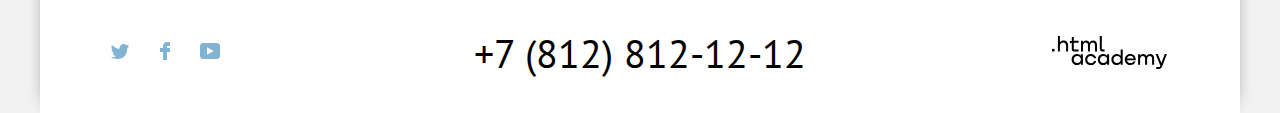
==== commit 87e76b4c: "исправления по замечаниям проверяющего" ====
--- a/index.html
+++ b/index.html
@@ -21,10 +21,9 @@
                      </li>
                      <li class="navigation__item">
                         <a class="navigation__link" href="hotels.html">Гостиницы</a>
-                     </li>
                   </ul>
                   <a class="logo__sedona" href="index.html">
-                  <img src="images/sedona.svg" class="logo" alt="Логотип Седона">
+                  <img src="images/sedona.svg" class="logo" alt="Логотип Седона.">
                   </a>
                   <!-- navigation__user -->
                   <ul class="navigation-user" >
@@ -52,7 +51,7 @@
                               <ul class="popover__favorite-list">
                                  <li class="popover__favorite-item">
                                     <a class="popover__favorite-link">
-                                       <img class="popover__favorite-img" src="images/content/hotel-2-small.jpg" alt="фото гостиницы">
+                                       <img class="popover__favorite-img" src="images/content/hotel-2-small.jpg" alt="фото гостиницы.">
                                        <p class="popover__favorite-title">Desert Quail Inn</p>
                                        <p class="popover__favorite-decription">Мотель</p>
                                     </a>
@@ -60,7 +59,7 @@
                                  </li>
                                  <li class="popover__favorite-item">
                                     <a class="popover__favorite-link">
-                                       <img class="popover__favorite-img" src="images/content/hotel-3-small.jpg" alt="фото гостиницы">
+                                       <img class="popover__favorite-img" src="images/content/hotel-3-small.jpg" alt="фото гостиницы.">
                                        <p class="popover__favorite-title">Villas at Poco Diablo</p>
                                        <p class="popover__favorite-decription">Апартаменты</p>
                                     </a>
@@ -82,7 +81,7 @@
          <main class="main__index">
             <div class="main__container">
                <div class="welcome">
-                  <img src="images/welcome.svg" alt="Добро пожаловать в Седону" class="welcome__img">
+                  <img src="images/welcome.svg" alt="Добро пожаловать в Седону." class="welcome__img">
                </div>
                <div class="welcome__text">
                   <h1 class="welcome__title">Седона — небольшой городок в Аризоне, <br>заслуживающий большего!</h1>
--- a/styles/styles.css
+++ b/styles/styles.css
@@ -51,6 +51,8 @@
   display: flex;
   justify-content: space-between;
   padding: 0 72px 0 60px;
+  position: relative;
+  min-height: 73px;
 }
 
 .navigation__list {
@@ -71,9 +73,10 @@
 }
 
 .logo, .logo__sedona {
-  margin: 0 23px 0 10px;
-  padding: 0;
-  outline: none;
+  position: absolute;
+  outline: none;
+  left: 265px;
+
 }
 
 .navigation__link-user {
@@ -243,6 +246,7 @@
   height: 485px;
   margin-top: -9px;
   padding: 0px;
+  background-color: #1d343c;
 }
 
 .welcome__img {
@@ -306,7 +310,8 @@
   color: #333333;
   text-align: center;
   margin: 0;
-  padding: 0;
+  padding-left: 10px;
+  max-width: 230px;
 }
 
 .advantage__description {
@@ -317,6 +322,7 @@
   color: #FFFFFF;
   margin: 0;
   padding: 0;
+  max-width: 220px;
 }
 
 .advantage__item-number {
@@ -353,6 +359,7 @@
   background-repeat: no-repeat;
   width: 800px;
   height: 384px;
+  background-color: #405615;
 }
 
 .advantage__container-city {
@@ -401,6 +408,7 @@
   background-repeat: no-repeat;
   width: 800px;
   height: 384px;
+  background-color: #5a382f;
 }
 
 .advantage__item-bridge {
@@ -528,6 +536,7 @@
   color: #333333;
   margin: 0;
   padding: 0;
+  /* max-width: 220px; */
 }
 
 /* поиск гостиницы */
@@ -572,6 +581,7 @@
   flex-direction: column;
   margin: 0px;
   padding: 0;
+  background-color: #284549;
 }
 
 .mailing__title {
@@ -605,6 +615,7 @@
   margin: 0 auto;
   background-color: #FFFFFF;
   justify-content: space-between;
+  position: relative;
 }
 
 /* соцсети */
@@ -680,6 +691,9 @@
   margin: 40px 0 0 30px;
   padding: 0;
   outline: none;
+  position: absolute;
+  top: -20px;
+  left: 90px;
 }
 
 .telephone:hover {
@@ -732,6 +746,7 @@
   height: 408px;
   margin-top: -9px;
   padding: 0px 72px 0px 71px;
+  background-color: #263940;
 }
 
 .hotels__header {
@@ -980,7 +995,7 @@
 .hotels__card {
   display: grid;
   grid-template-rows: 31px 55px 37px;
-  grid-template-columns: 180px 30px 151px 8px 160px 361px 160px;
+  grid-template-columns: 180px 30px 151px 8px 160px 370px 155px;
   margin: 0;
   position: relative;
 }
@@ -1052,7 +1067,7 @@
   text-transform: uppercase;
   grid-row: 3 / 4;
   grid-column: 7 / 8;
-  margin: 0 0 0 17px;
+  margin: 0 0 0 0px;
 }
 
 .stars {
@@ -1151,12 +1166,12 @@
 
 .mailing__input:focus {
   background-color: #E5E5E5;
-  outline: 3px solid #83B3D3;
+  outline: -2px solid #83B3D3;
 }
 
 .mailing__input:active {
   background-color: #FFFFFF;
-  outline: 2px solid #000000;
+  outline: -2px solid #000000;
 }
 
 .mailing__input:invalid {
@@ -1677,7 +1692,7 @@
   position: absolute;
   top: 6px;
   left: 4px;
-  background-image: url(../images/Vector-chek.svg);
+  background-image: url(../images/vector-chek.svg);
   background-repeat: no-repeat;
   content: "";
   width: 12px;
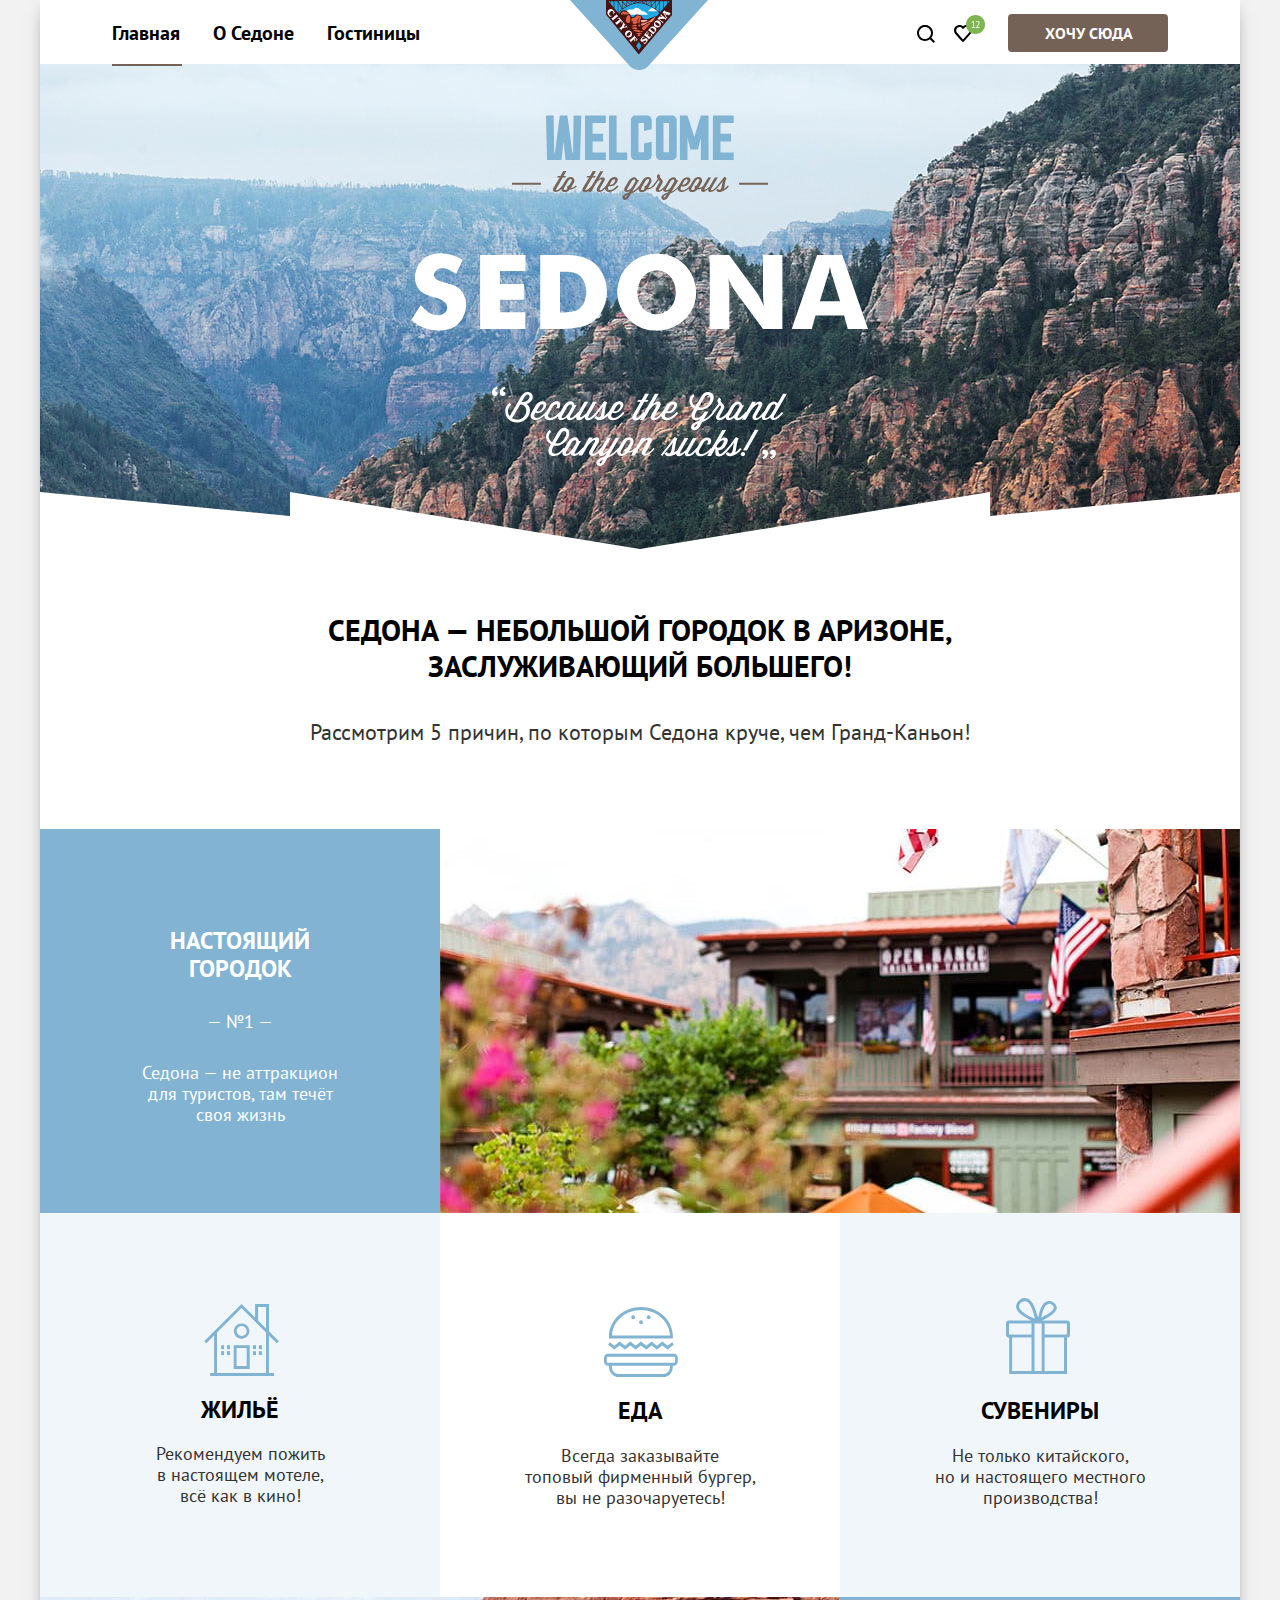
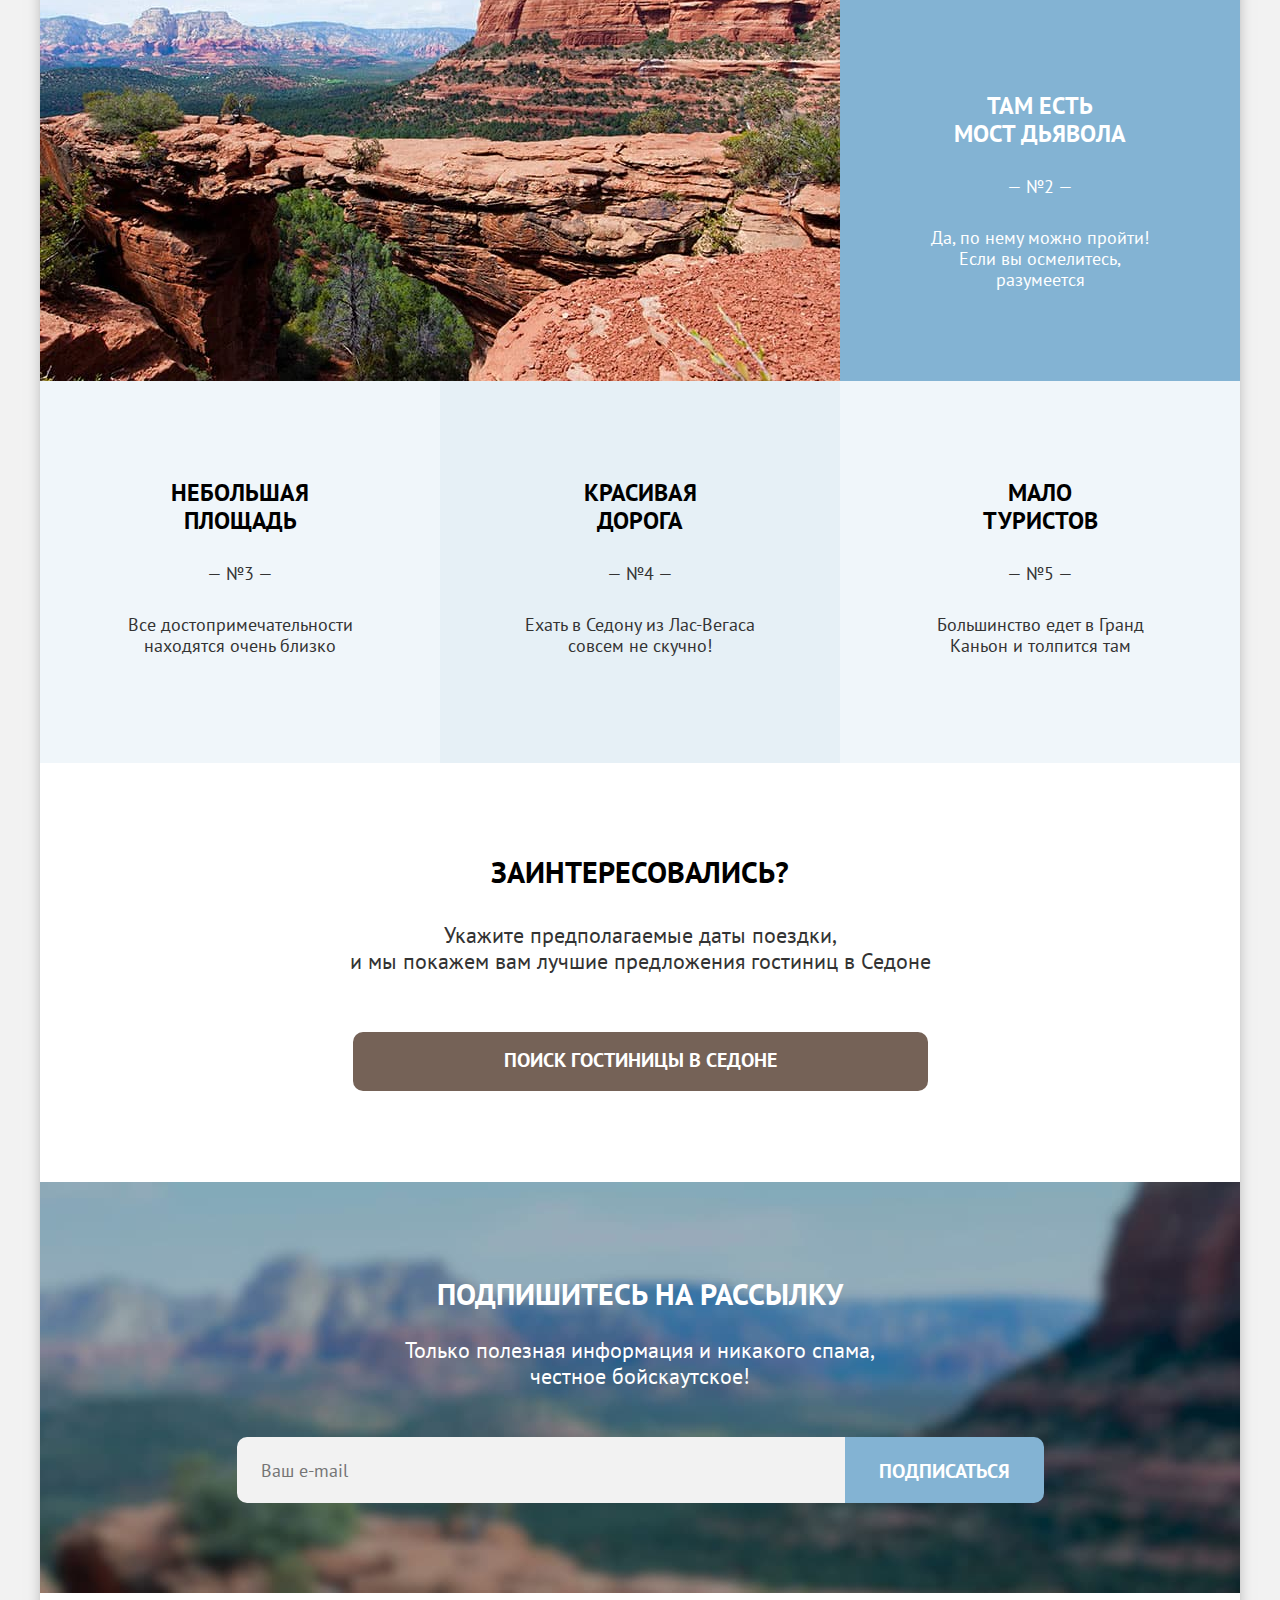
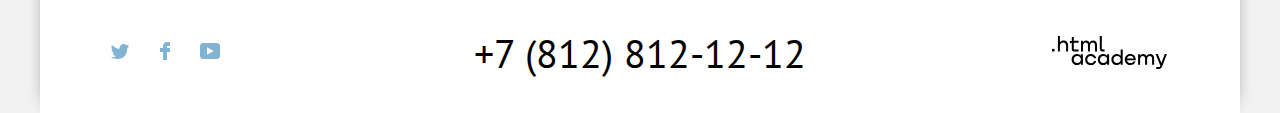
==== commit b73bc1f6: "фокус у чек боксов, селекты в файерфоксе теперь тоже белые" ====
--- a/index.html
+++ b/index.html
@@ -21,6 +21,7 @@
                      </li>
                      <li class="navigation__item">
                         <a class="navigation__link" href="hotels.html">Гостиницы</a>
+                     </li>
                   </ul>
                   <a class="logo__sedona" href="index.html">
                   <img src="images/sedona.svg" class="logo" alt="Логотип Седона.">
--- a/styles/styles.css
+++ b/styles/styles.css
@@ -61,6 +61,7 @@
   display: flex;
   margin: 19px 0 0 0;
   padding: 0;
+  max-width: 341px;
 }
 
 .navigation-user {
@@ -115,7 +116,7 @@
   text-decoration: none;
   background-color: #756257;
   margin: 0;
-  min-width: 160px;
+  max-width: 160px;
   min-height: 37px;
   padding: 9px 35px 9px 37px;
   border-radius: 4px;
@@ -747,6 +748,7 @@
   margin-top: -9px;
   padding: 0px 72px 0px 71px;
   background-color: #263940;
+  min-height: 408px;
 }
 
 .hotels__header {
@@ -880,6 +882,10 @@
   list-style-type: none;
   margin: 1px 0 0 2px;
   padding: 0;
+  min-height: 93px;
+  display: flex;
+  flex-direction: column;
+  flex-wrap: wrap;
 }
 
 .hotels__filter-price {
@@ -1155,9 +1161,10 @@
   height: 60px;
   padding-left: 22px;
   border-radius: 10px 0px 0px 10px;
-  border: 0;
   margin: 0;
   background-color: #F2F2F2;
+  border: 2px solid #F2F2F2;
+  outline: none;
 }
 
 .mailing__input:hover {
@@ -1166,12 +1173,12 @@
 
 .mailing__input:focus {
   background-color: #E5E5E5;
-  outline: -2px solid #83B3D3;
+  border: 2px solid #83B3D3;
 }
 
 .mailing__input:active {
   background-color: #FFFFFF;
-  outline: -2px solid #000000;
+  border: 2px solid #000000;
 }
 
 .mailing__input:invalid {
@@ -1425,6 +1432,7 @@
   flex-direction: row;
   margin: 0;
   padding: 0;
+  min-height: 100px;
 }
 
 .hotels__form {
@@ -1595,6 +1603,7 @@
   color: #333333;
   cursor: pointer;
   outline: none;
+  background-color: #FFFFFF;
 }
 
 .pagination__select:hover {
@@ -1679,7 +1688,7 @@
   background: rgba(255, 255, 255, 0.6);
 }
 
-.control__mark:focus {
+.control__input:focus + .control__mark {
   background: rgba(255, 255, 255, 0.6);
   outline: 3px solid #83B3D3;
 }
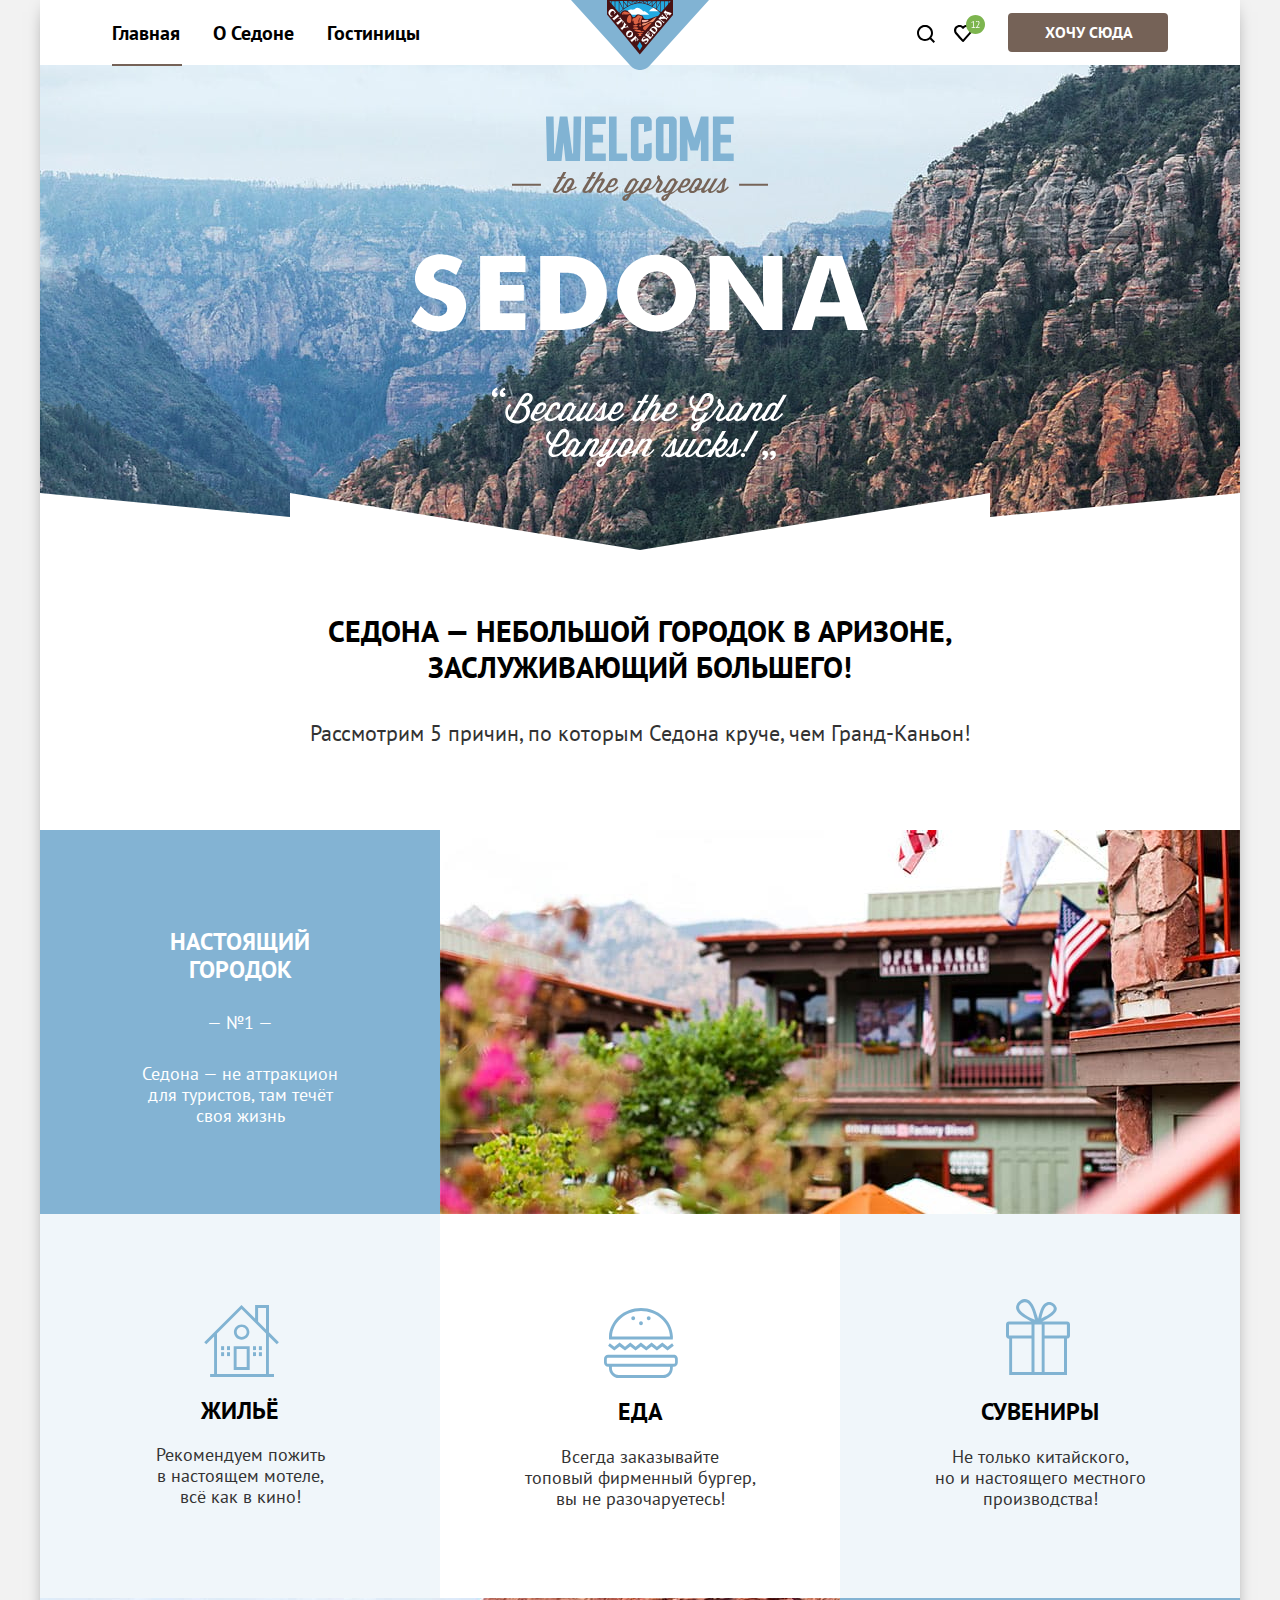
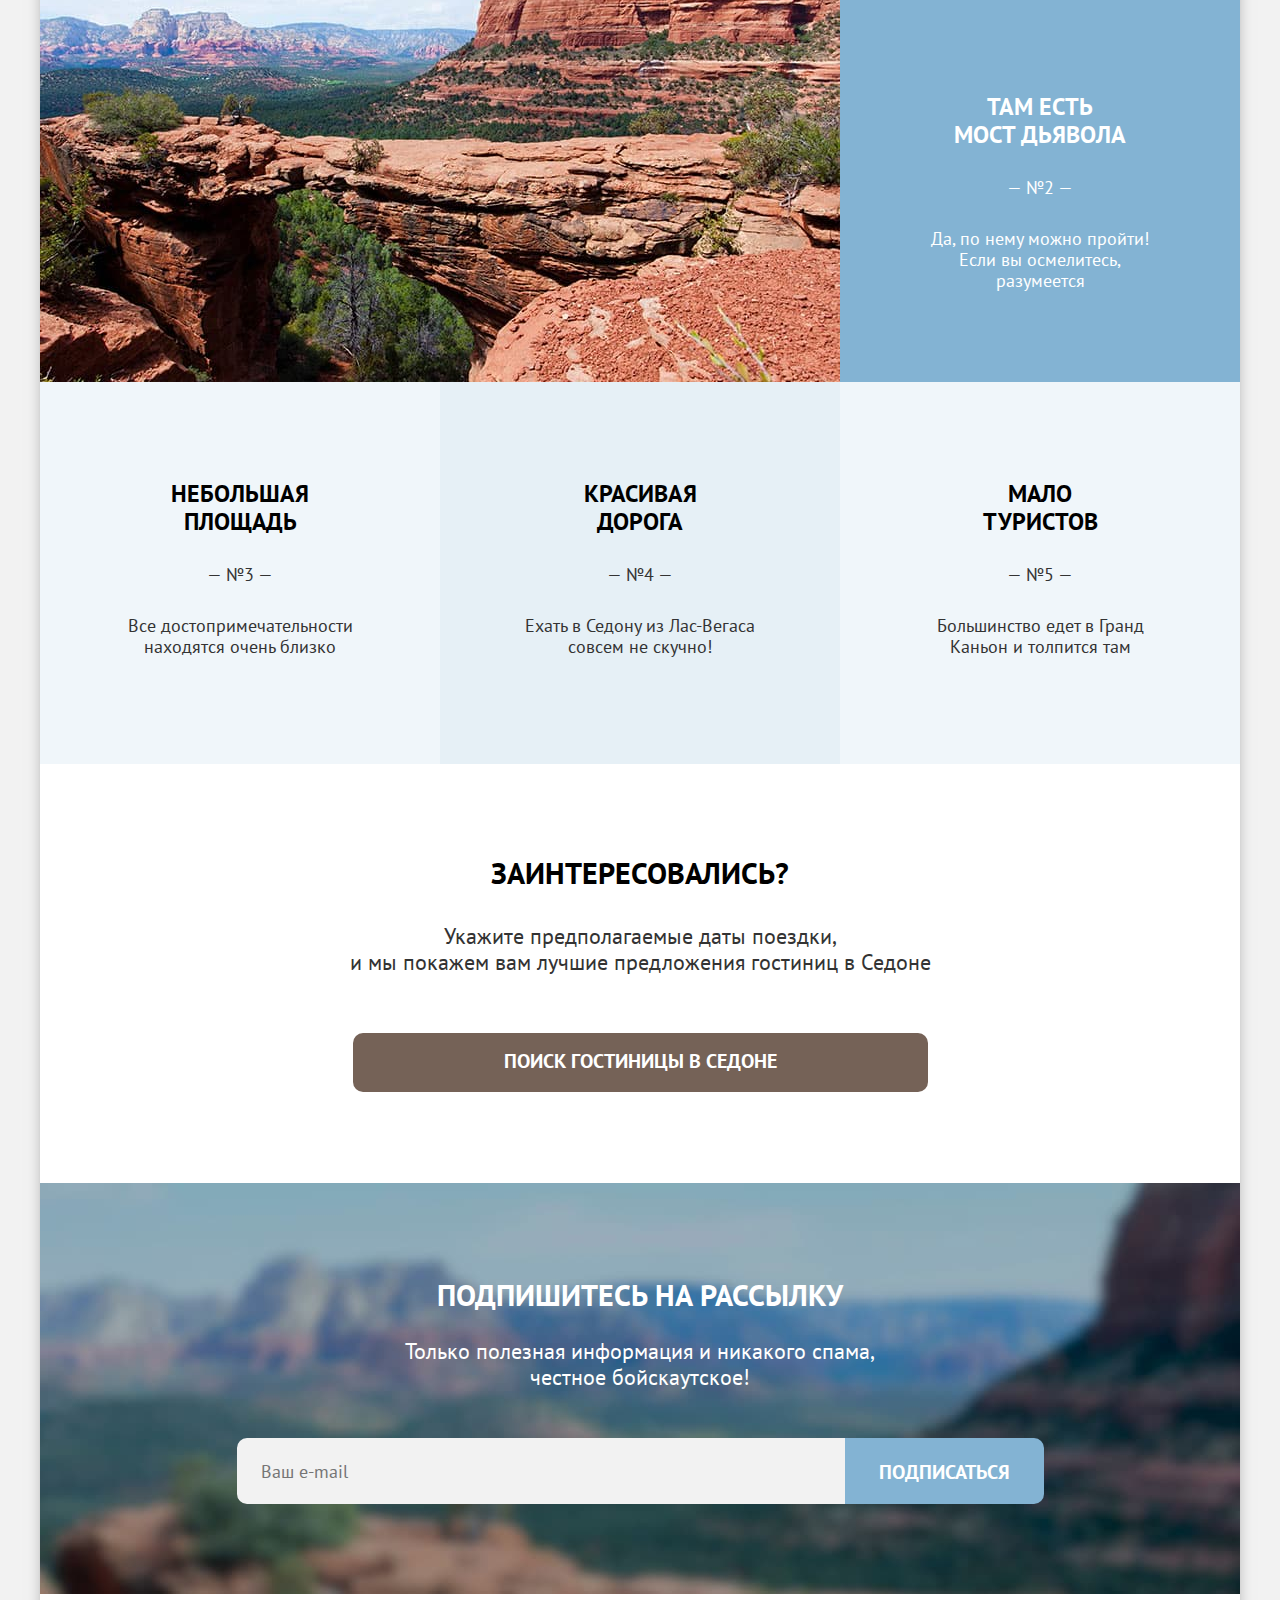
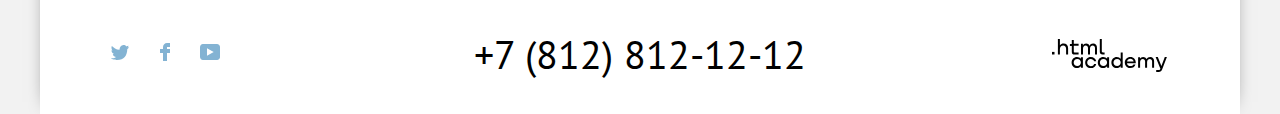
==== commit 4d45c86e: "убрала высоту у hotels__background, поправила внешний вид верстки" ====
--- a/index.html
+++ b/index.html
@@ -282,4 +282,4 @@
          </div>
       </div>
    </body>
-</html>
+</html>--- a/styles/styles.css
+++ b/styles/styles.css
@@ -52,7 +52,8 @@
   justify-content: space-between;
   padding: 0 72px 0 60px;
   position: relative;
-  min-height: 73px;
+  min-height: 65px;
+  background-color: #FFFFFF;
 }
 
 .navigation__list {
@@ -71,13 +72,23 @@
   padding: 0;
   min-width: 300px;
   justify-content: flex-end;
+  flex-wrap: wrap;
+}
+
+.logo__sedona {
+  width: 138px;
+}
+
+.logo {
+  width: 100%;
+  height: auto;
 }
 
 .logo, .logo__sedona {
   position: absolute;
   outline: none;
-  left: 265px;
-
+  left: 50%;
+  transform: translateX(-50%);
 }
 
 .navigation__link-user {
@@ -116,14 +127,17 @@
   text-decoration: none;
   background-color: #756257;
   margin: 0;
-  max-width: 160px;
+  width: 160px;
   min-height: 37px;
   padding: 9px 35px 9px 37px;
   border-radius: 4px;
+  display: grid;
+  box-sizing: border-box;
 }
 
 .navigation__item-button {
-  margin: 18px 0 0 0;
+  margin: 13px 0 0 0;
+  width: 160px;
 }
 
 .navigation__icon {
@@ -245,7 +259,6 @@
 .welcome {
   background: url(../images/divider.svg) left bottom no-repeat, url(../images/index-background.jpg)  no-repeat;
   height: 485px;
-  margin-top: -9px;
   padding: 0px;
   background-color: #1d343c;
 }
@@ -737,6 +750,7 @@
   border: 3px solid #FFFFFF;
   border-radius: 10px;
   outline: none;
+  margin-top: 2px;
 }
 
 /* страница гостиницы */
@@ -744,11 +758,9 @@
   background-image: url(../images/catalog-background\ 1.jpg);
   background-repeat: no-repeat;
   max-width: 1200px;
-  height: 408px;
-  margin-top: -9px;
-  padding: 0px 72px 0px 71px;
+  padding: 0px 72px 70px 71px;
   background-color: #263940;
-  min-height: 408px;
+  background-size: cover;
 }
 
 .hotels__header {
@@ -974,12 +986,36 @@
 }
 
 .hotels__list {
-  display: grid;
-  grid-template-rows: 123px 123px 123px 123px;
-  row-gap: 58px;
+  display: flex;
+  flex-direction: column;
   padding: 0;
   list-style-type: none;
-  margin: 0 0 31px 0;
+  margin: 0 0 0 0;
+}
+
+.hotels__title-container {
+  display: flex;
+  flex-direction: column;
+  margin: 0 361px 0 35px;
+  width: 319px;
+}
+
+.hotels__type-container {
+  display: flex;
+  justify-content: space-between;
+  width: 235px;
+  margin: -3px 0 32px 3px;
+}
+
+.hotels__buttons-container {
+  display: flex;
+}
+
+.hotels__raiting-container {
+  display: flex;
+  flex-direction: column;
+  min-width: 165px;
+  
 }
 
 .hotels__card-img {
@@ -999,11 +1035,12 @@
 }
 
 .hotels__card {
-  display: grid;
-  grid-template-rows: 31px 55px 37px;
-  grid-template-columns: 180px 30px 151px 8px 160px 370px 155px;
-  margin: 0;
-  position: relative;
+  display: flex;
+  position: relative;
+}
+
+.hotels__card:not(last-child) {
+  margin: 0 0 56px 0;
 }
 
 .hotels__card::after {
@@ -1011,23 +1048,19 @@
   position: absolute;
   border-top: 1px solid #E5E5E5;
   width: 1056px;
-  top: -32px;
+  top: -30px;
 }
 
 .hotels__card .hotels__card-link {
-  grid-column: 1 / 2;
-  grid-row: 1 / -1;
   outline: none;
 }
 
 .hotels__card .hotels__title-link {
-  grid-column: 3 / 6;
-  grid-row: 1 / 2;
-  margin-top: -7px;
-  padding-left: 5px;
+  margin: -5px 0 0px 0;
   min-width: 239px;
   outline: none;
   border: 3px solid #FFFFFF;
+  padding: 0;
 }
 
 .hotels__card-title {
@@ -1046,10 +1079,6 @@
   line-height: 23px;
   font-weight: 400;
   color: #333333;
-  padding-left: 7px;
-  margin: -3px 0 0 1px;
-  grid-row: 2 / 3;
-  grid-column: 3 / 5;
 }
 
 .hotels__card .hotels__card-price {
@@ -1058,10 +1087,7 @@
   line-height: 23px;
   font-weight: 400;
   color: #333333;
-  padding: 5px;
-  margin: -7px 0 0 0px;
-  grid-row: 2 / 3;
-  grid-column: 5 / 6;
+  padding: 0px;
 }
 
 .hotels__rating {
@@ -1071,17 +1097,14 @@
   font-weight: 400;
   color: #333333;
   text-transform: uppercase;
-  grid-row: 3 / 4;
-  grid-column: 7 / 8;
-  margin: 0 0 0 0px;
+  margin: 10px 0 0 0px;
+  padding-bottom: 10px;
 }
 
 .stars {
-  grid-row: 1 / 2;
-  grid-column: 7 / 8;
   justify-self: center;
   align-self: center;
-  margin-top: -4px;
+  margin: 3px 0 63px 0;
 }
 
 .mailing__description-hotels {
@@ -1231,10 +1254,9 @@
   text-transform: uppercase;
   text-align: center;
   border: 0;
-  /* padding: 16px 35px 12px 33px; */
   border-radius: 4px;
   cursor: pointer;
-  margin-bottom: 17px;
+  margin-bottom: 20px;
   outline: none;
   border: 3px solid #83B3D3;
   min-width: 160px;
@@ -1314,10 +1336,10 @@
   text-decoration: none;
   grid-row: 3 / 4;
   grid-column: 3 / 4;
-  margin: -2px 0 0 7px;
   padding: 9px;
   border-radius: 4px;
   width: 131px;
+  height: 19px;
 }
 
 .hotels__card-button:hover {
@@ -1345,12 +1367,11 @@
   text-transform: uppercase;
   background-color: #83B3D3;
   border: 0;
-  grid-row: 3 / 4;
-  grid-column: 5 / 6;
   border-radius: 4px;
   cursor: pointer;
-  margin: -2px 0 0 7px;
+  margin: 0px 0 0 7px;
   width: 161px;
+  height: 37px;
 }
 
 .hotels__favorite-active {
@@ -1446,7 +1467,8 @@
   flex-direction: column;
   margin-left: 78px;
   justify-content: center;
-  padding-top: 45px;
+  padding-top: 60px;
+  align-self: flex-start
 }
 
 .hotels__catalog {
@@ -1469,10 +1491,7 @@
   border: 0;
   text-transform: uppercase;
   width: 625px;
-  margin-top: 27px;
-  margin-left: auto;
-  margin-right: auto;
-  margin-bottom: 19px;
+  margin: 0 auto 20px auto;
   height: 55px;
   border-radius: 4px;
   cursor: pointer;
@@ -1484,7 +1503,7 @@
   position: absolute;
   border-top: 1px solid #E5E5E5;
   width: 1056px;
-  top: -35px;
+  top: -30px;
   left: -215px;
 }
 
@@ -1493,7 +1512,7 @@
   position: absolute;
   border-top: 1px solid #E5E5E5;
   width: 1056px;
-  top: 80px;
+  top: 85px;
   left: -215px;
 }
 
@@ -1504,7 +1523,7 @@
   justify-content: center;
   width: 800px;
   margin: 0;
-  padding: 86px 200px 137px 201px;
+  padding: 86px 200px 130px 201px;
 }
 
 .mailing__title-hotels {
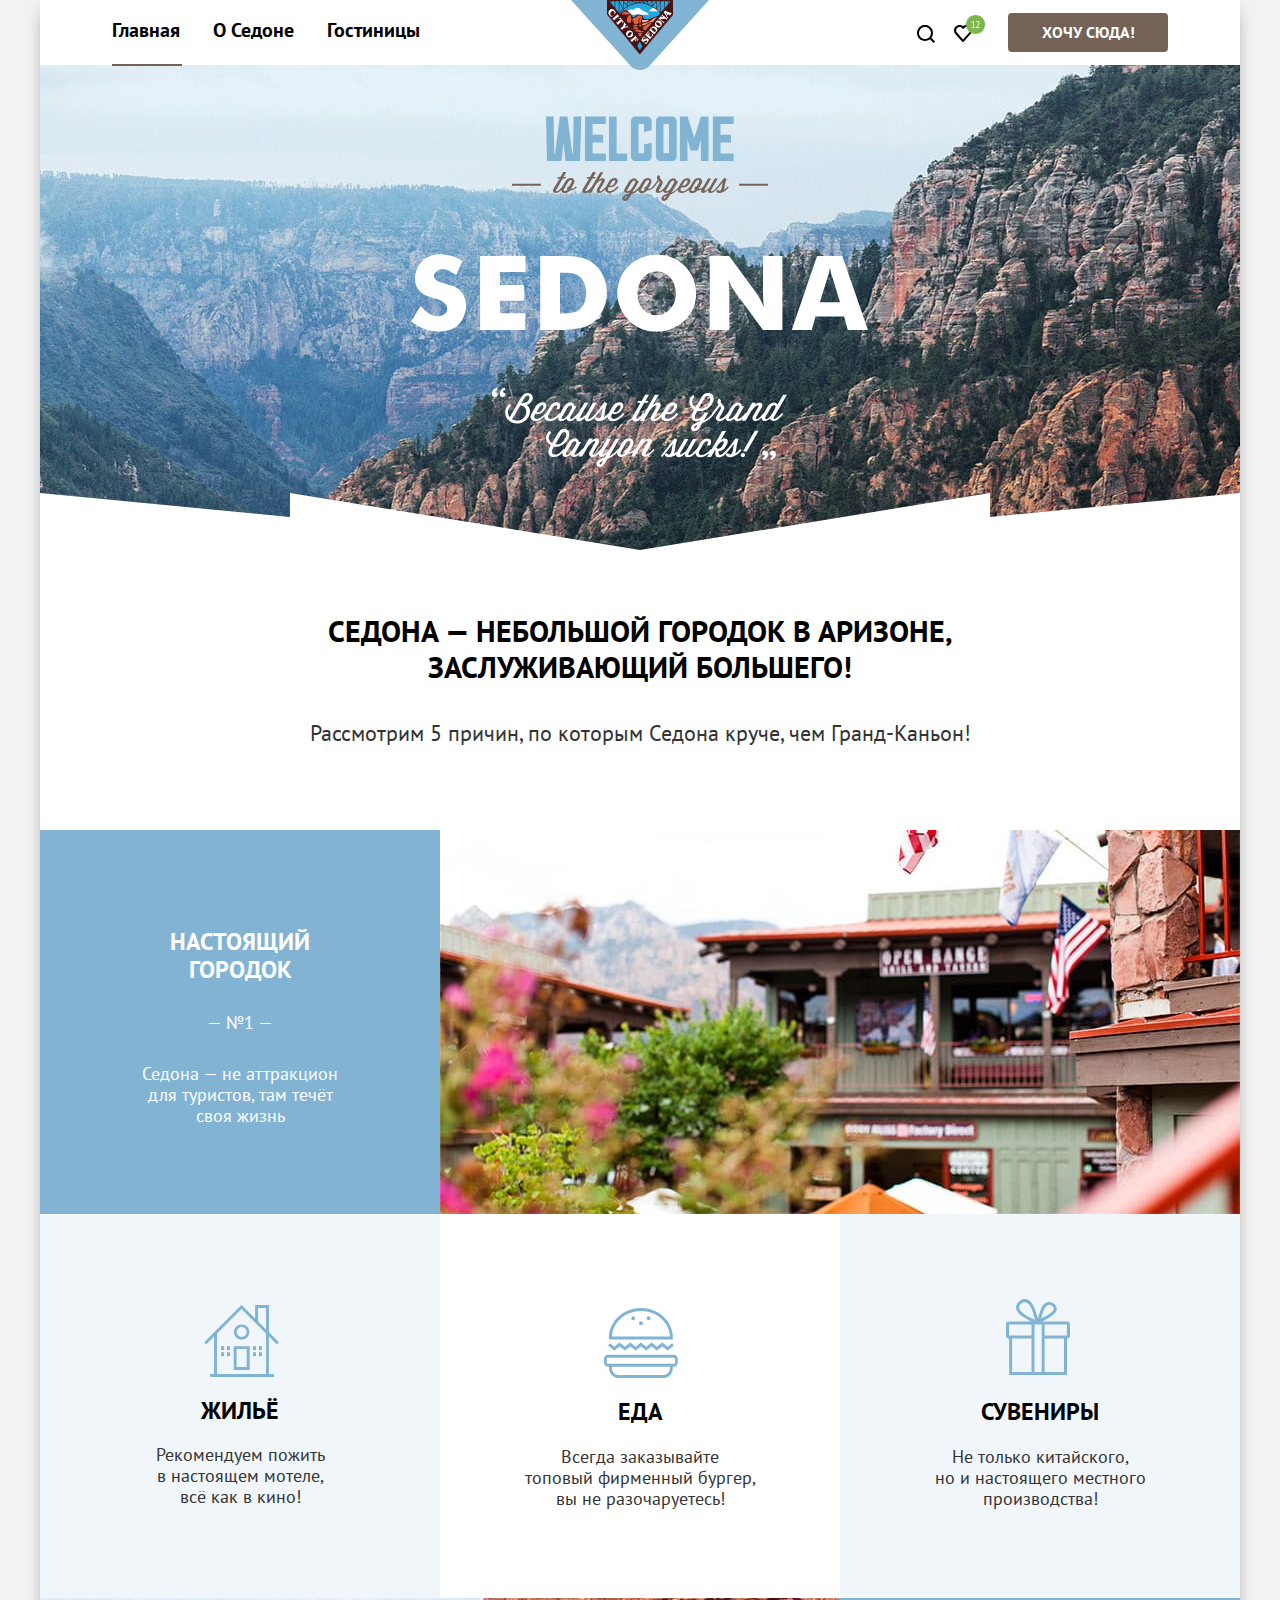
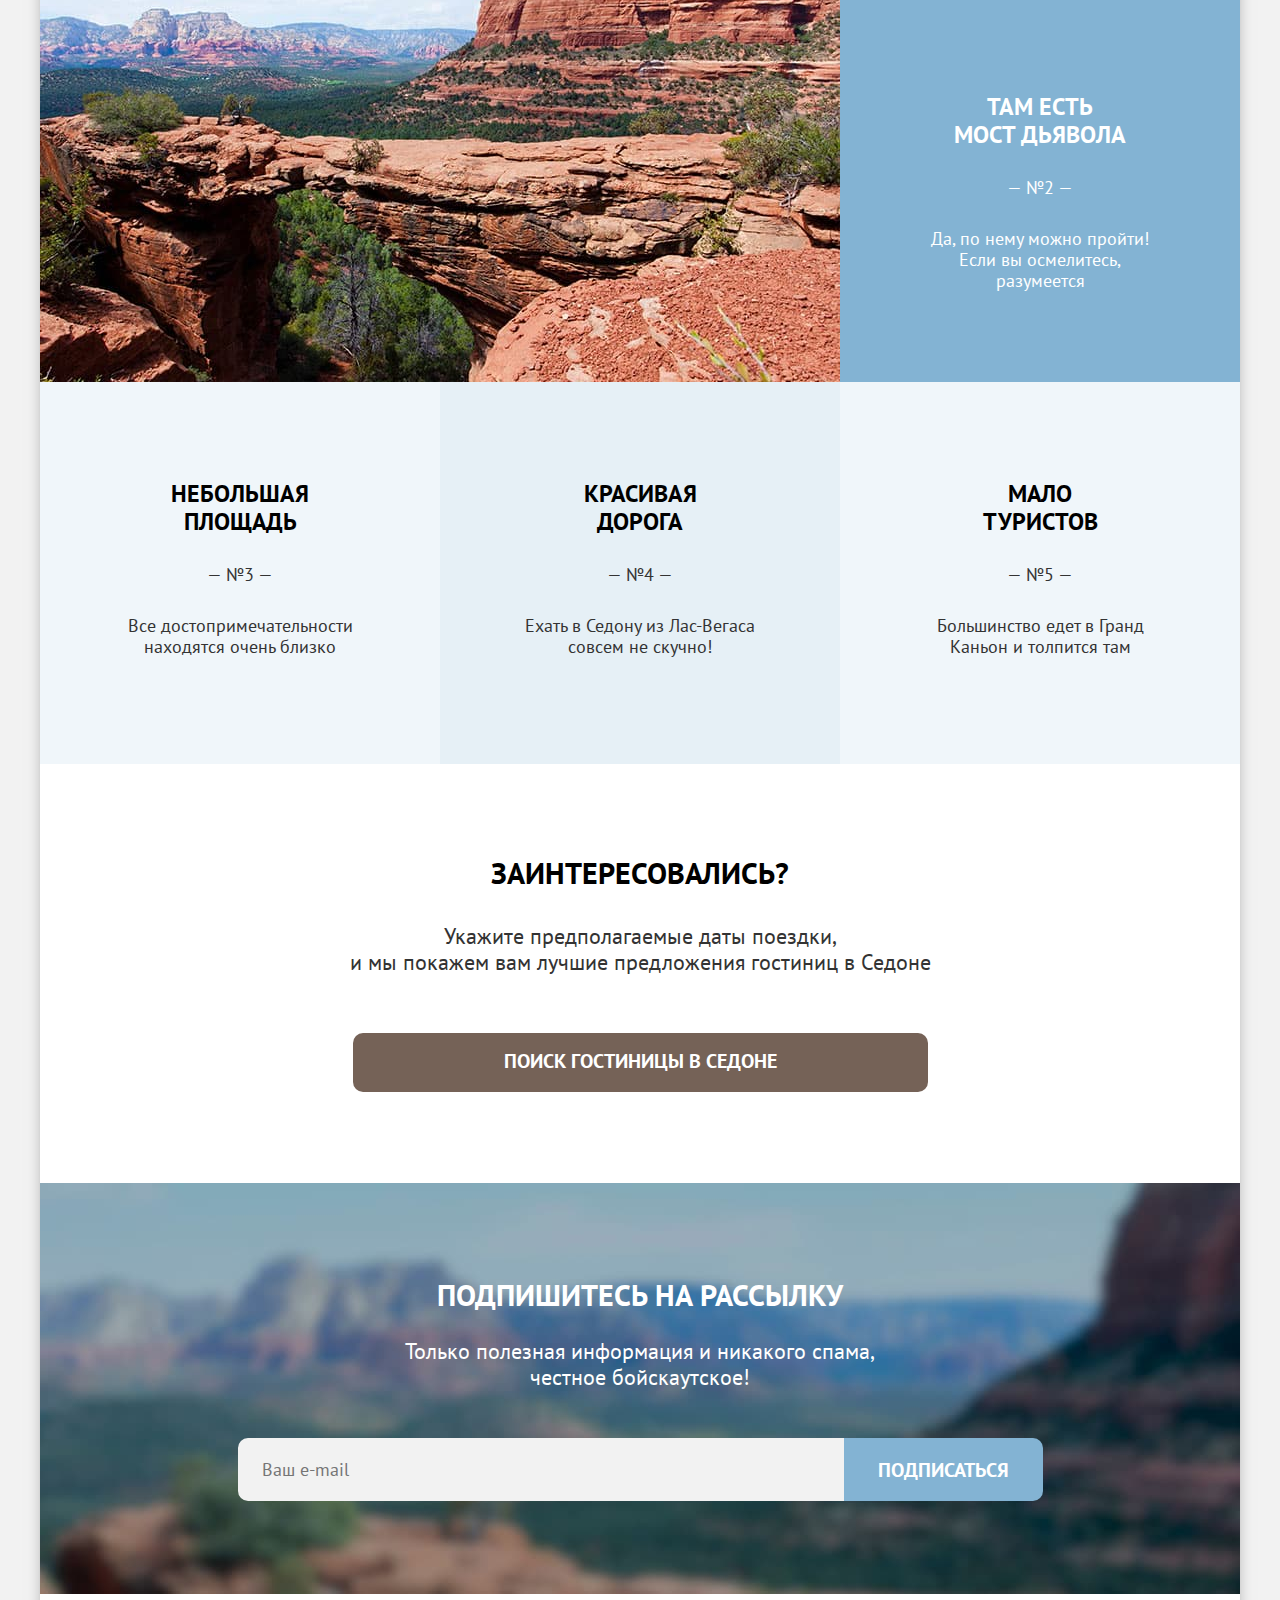
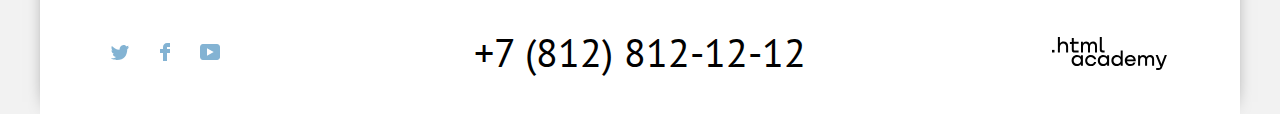
==== commit 4075feb0: "исправила замечания наставника, очередная попытка отправить на проверку" ====
--- a/index.html
+++ b/index.html
@@ -72,7 +72,7 @@
                         </div>
                      </li>
                      <li class="navigation__item-button">
-                        <a class="navigation__link-button button" href="#">Хочу сюда</a>
+                        <a class="navigation__link-button button" href="#">Хочу сюда!</a>
                      </li>
                   </ul>
                </nav>
--- a/styles/styles.css
+++ b/styles/styles.css
@@ -50,9 +50,9 @@
 .navigation {
   display: flex;
   justify-content: space-between;
-  padding: 0 72px 0 60px;
-  position: relative;
-  min-height: 65px;
+  align-items: center;
+  padding: 0px 72px 12px 60px;
+  position: relative;
   background-color: #FFFFFF;
 }
 
@@ -60,10 +60,11 @@
   flex-wrap: wrap;
   list-style-type: none;
   display: flex;
-  margin: 19px 0 0 0;
-  padding: 0;
+  margin: 0;
+  padding: 5px 0 0 0;
   max-width: 341px;
 }
+
 
 .navigation-user {
   list-style-type: none;
@@ -89,6 +90,7 @@
   outline: none;
   left: 50%;
   transform: translateX(-50%);
+  top: 0;
 }
 
 .navigation__link-user {
@@ -129,7 +131,7 @@
   margin: 0;
   width: 160px;
   min-height: 37px;
-  padding: 9px 35px 9px 37px;
+  padding: 9px 30px 9px 31px;
   border-radius: 4px;
   display: grid;
   box-sizing: border-box;
@@ -223,7 +225,7 @@
 .navigation__link-active::before {
   position: absolute;
   right: 10px;
-  top: 50px;
+  top: 53px;
   height: 2px;
   width: 70px;
   background-color: #756257;
@@ -233,7 +235,7 @@
 .navigation__link-hotels::before {
   position: absolute;
   right: 20px;
-  top: 50px;
+  top: 53px;
   left: 10px;
   height: 2px;
   width: 93px;
@@ -627,6 +629,7 @@
   width: 1200px;
   min-height: 120px;
   margin: 0 auto;
+  padding: 0;
   background-color: #FFFFFF;
   justify-content: space-between;
   position: relative;
@@ -702,7 +705,7 @@
   text-decoration: none;
   text-align: center;
   width: 720px;
-  margin: 40px 0 0 30px;
+  margin: 39px 0 0 30px;
   padding: 0;
   outline: none;
   position: absolute;
@@ -750,7 +753,7 @@
   border: 3px solid #FFFFFF;
   border-radius: 10px;
   outline: none;
-  margin-top: 2px;
+  margin-top: 0;
 }
 
 /* страница гостиницы */
@@ -758,7 +761,7 @@
   background-image: url(../images/catalog-background\ 1.jpg);
   background-repeat: no-repeat;
   max-width: 1200px;
-  padding: 0px 72px 70px 71px;
+  padding: 1px 72px 70px 71px;
   background-color: #263940;
   background-size: cover;
 }
@@ -949,7 +952,7 @@
   outline: none;
 }
 
-.buttons__sorting-item:focus {
+.buttons__sorting-link:focus {
   border: 2px solid #83B3D3;
   box-sizing: border-box;
   border-radius: 4px;
@@ -996,8 +999,8 @@
 .hotels__title-container {
   display: flex;
   flex-direction: column;
-  margin: 0 361px 0 35px;
-  width: 319px;
+  margin: 0 0px 0 35px;
+  /* width: 670px; */
 }
 
 .hotels__type-container {
@@ -1015,7 +1018,7 @@
   display: flex;
   flex-direction: column;
   min-width: 165px;
-  
+  margin-left: auto;
 }
 
 .hotels__card-img {
@@ -1180,8 +1183,8 @@
   line-height: 26px;
   font-weight: 400;
   color: #000000;
-  width: 580px;
-  height: 60px;
+  width: 578px;
+  height: 57px;
   padding-left: 22px;
   border-radius: 10px 0px 0px 10px;
   margin: 0;
@@ -1522,7 +1525,7 @@
   flex-direction: column;
   justify-content: center;
   width: 800px;
-  margin: 0;
+  margin: 0 0 5px 0;
   padding: 86px 200px 130px 201px;
 }
 
